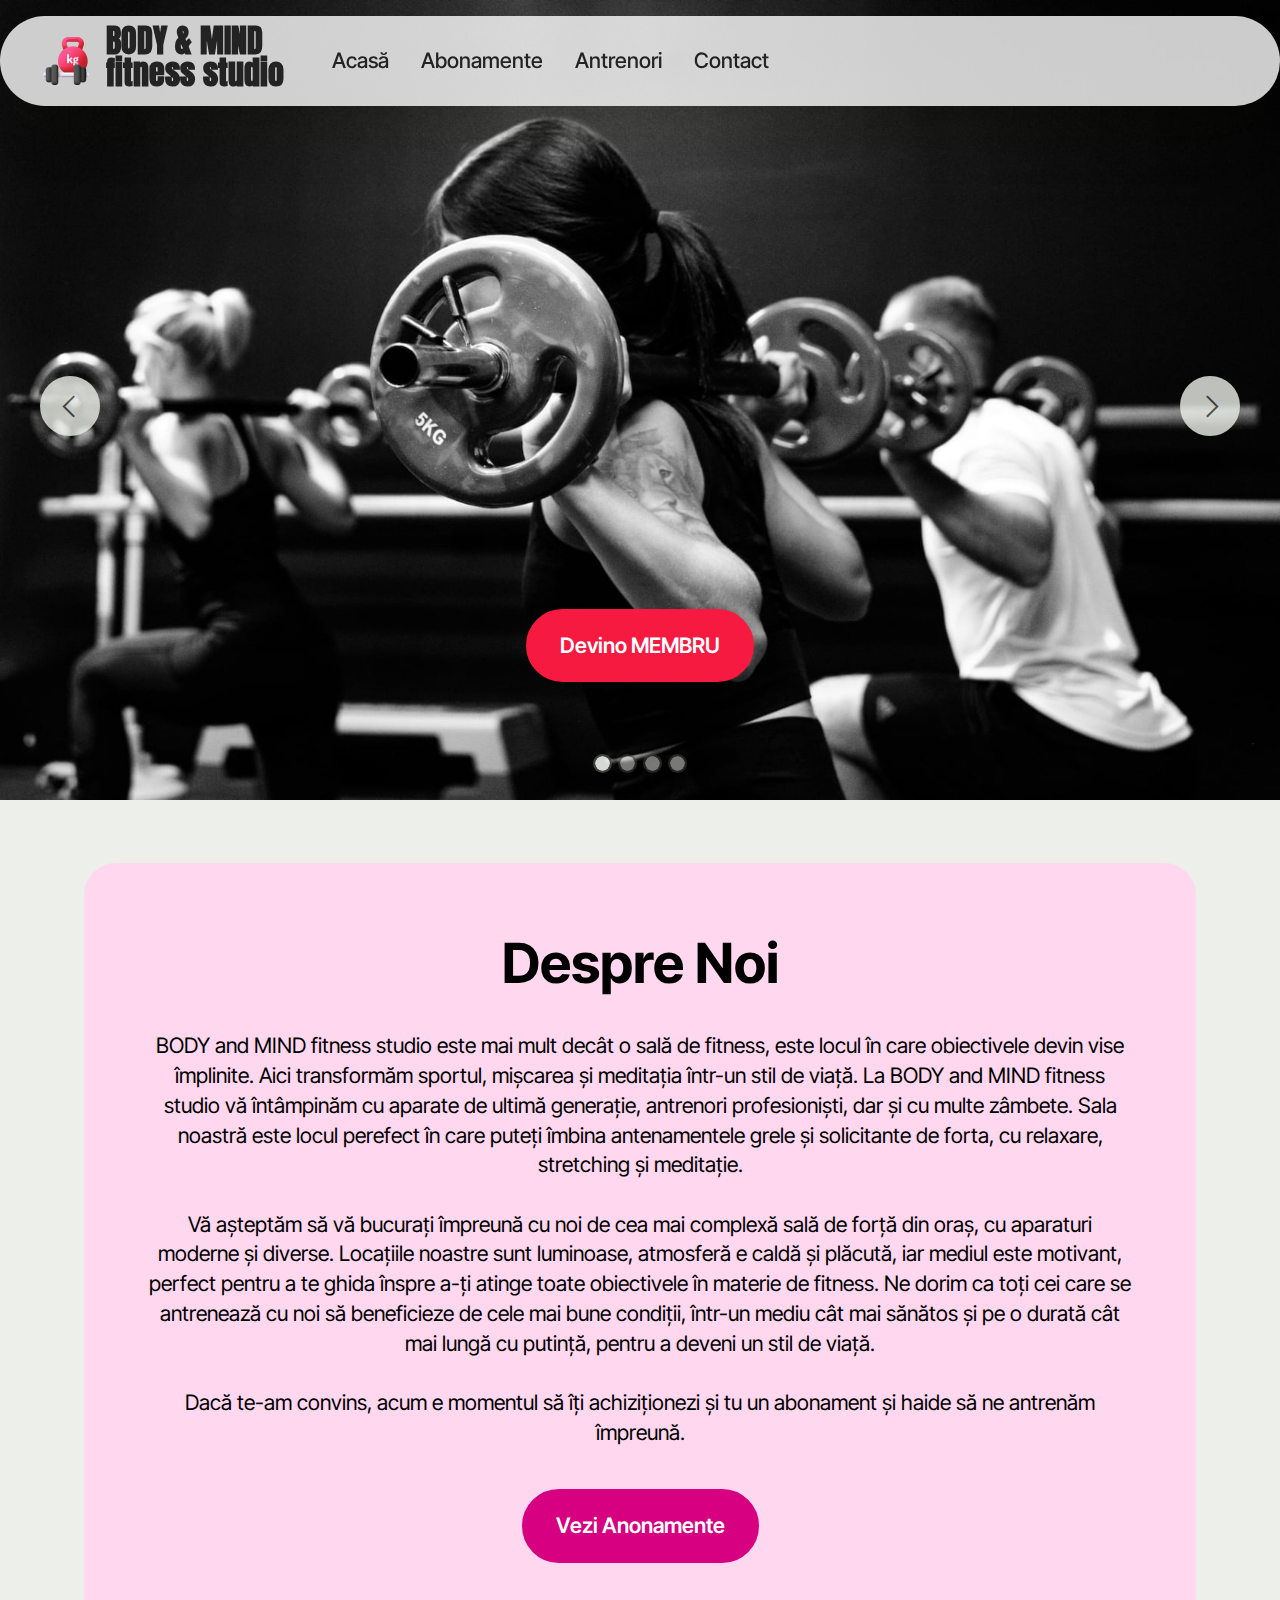
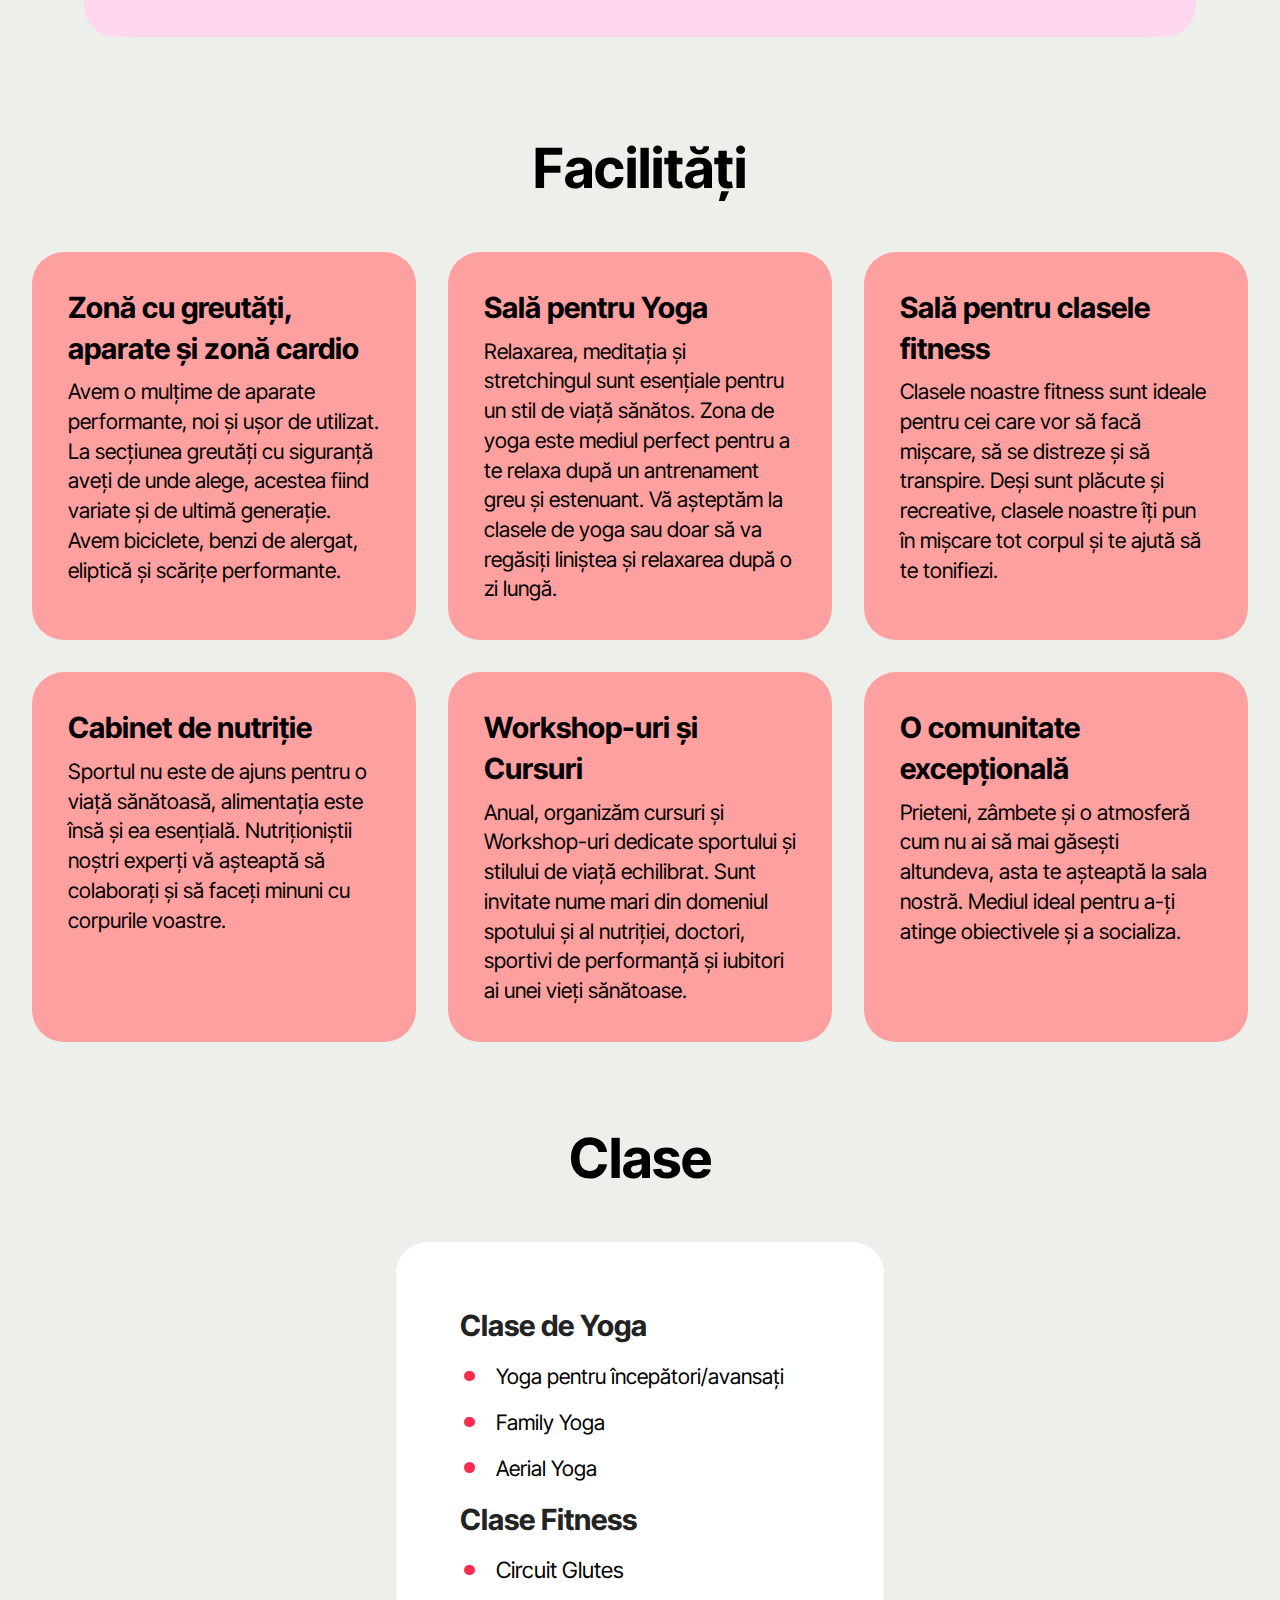
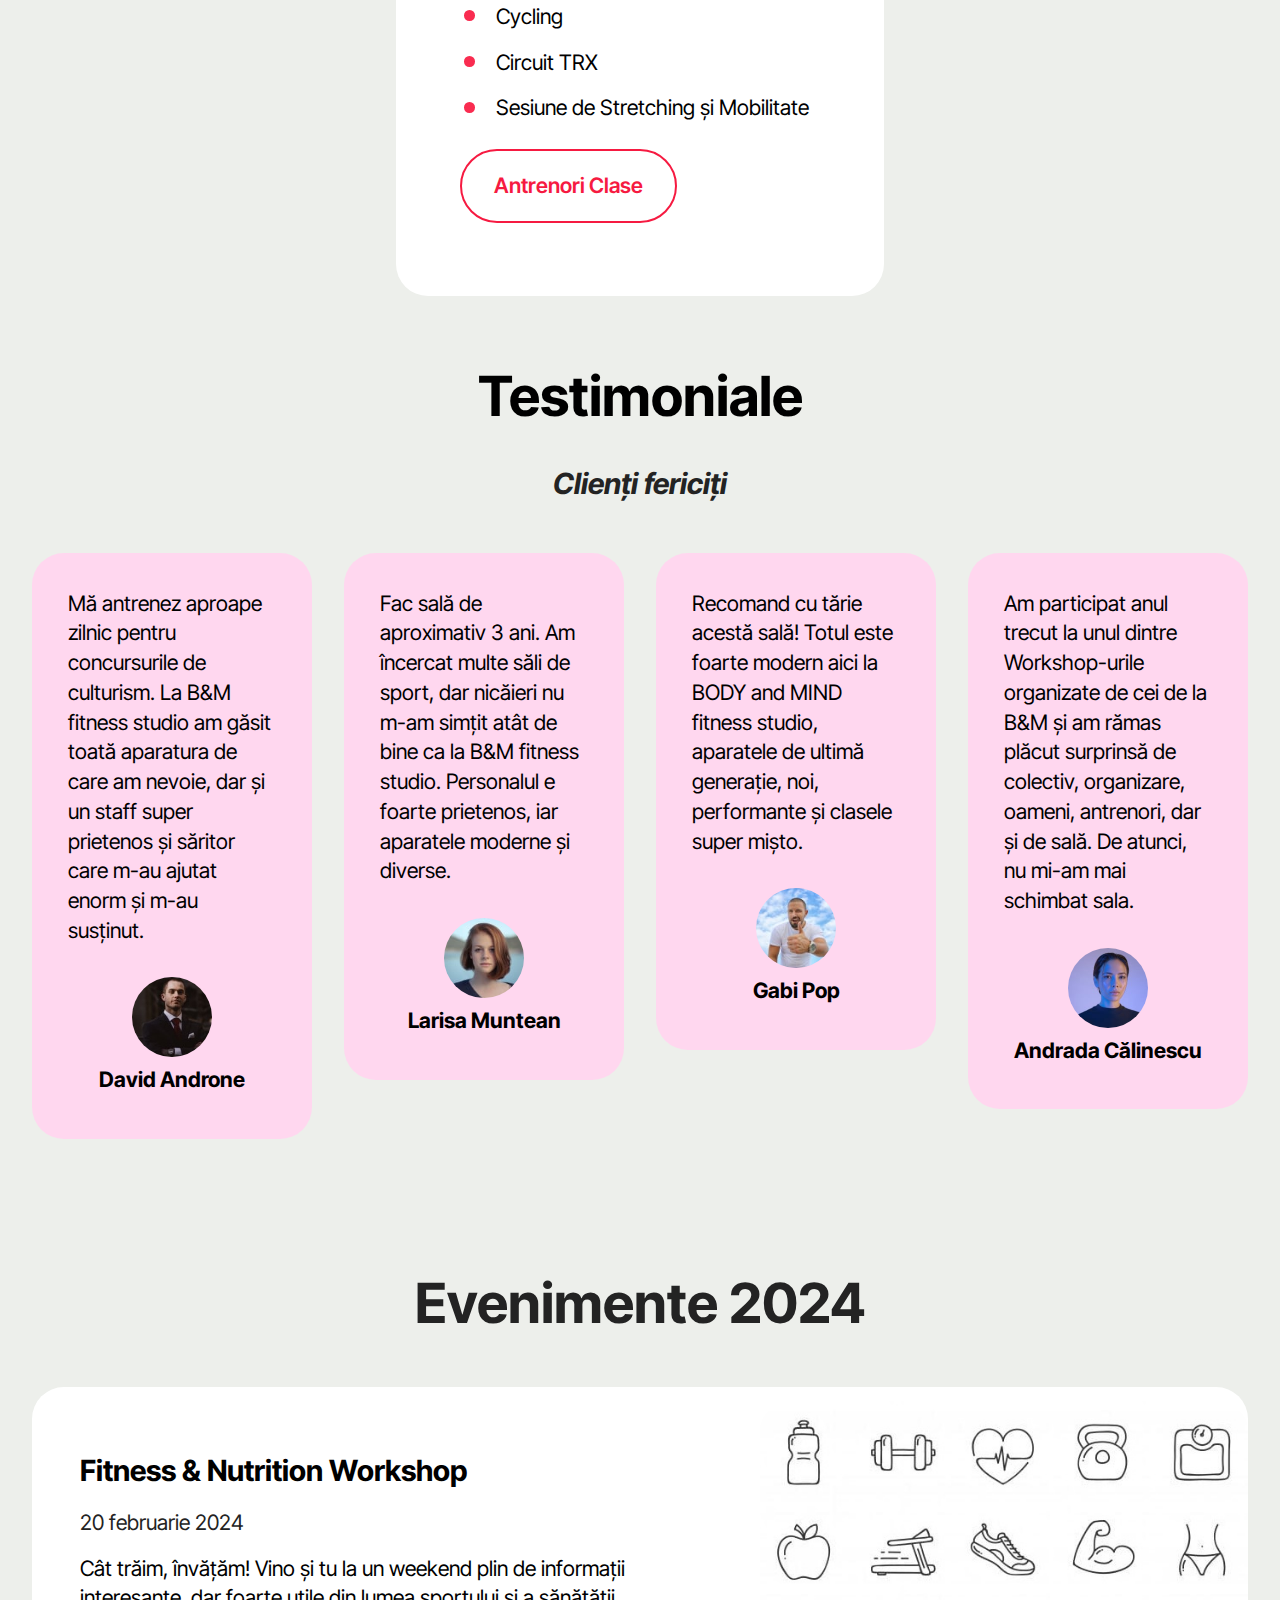
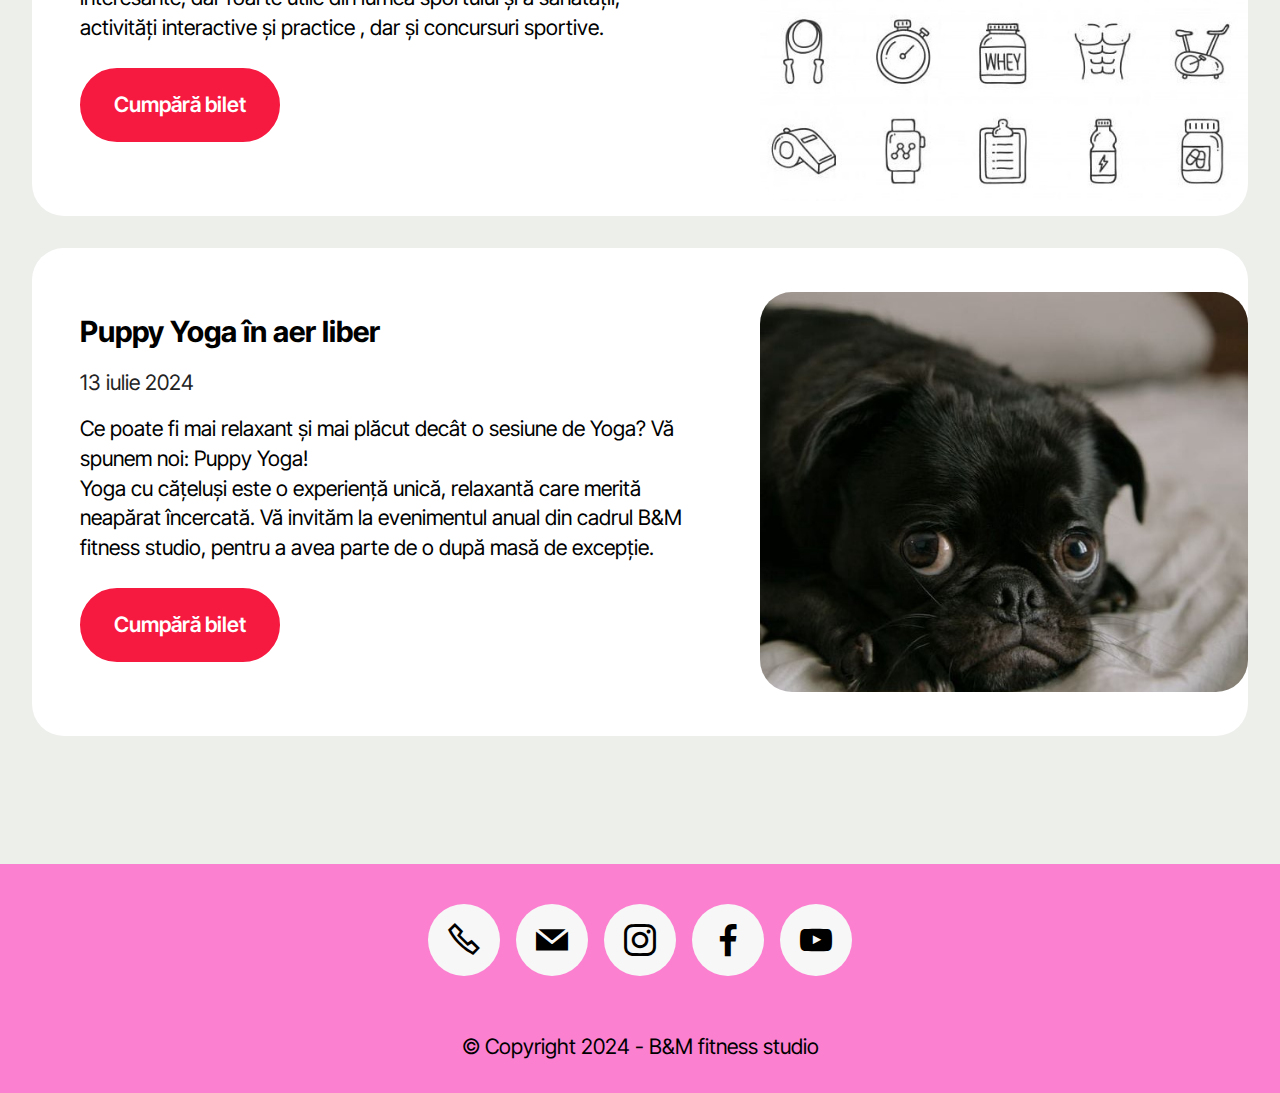
==== index.html @ 579ea435 "Am adăugat prima versiune de site" ====
<!DOCTYPE html>
<html lang="ro">

<head>

  <meta charset="UTF-8">
  <meta name="author" content="Paula Tămaș">
  <meta name="keywords" content="fitness, clase, sală de fitness, gym">
  <meta name="description"
    content="Sală de fitness, perfectă pentru iubitorii de mișcare și un stil de viață sănătos și activ">

  <title>Acasă: BODY and MIND fitness studio</title>

  <link rel="stylesheet" href="assets/web/assets/mobirise-icons2/mobirise2.css">
  <link rel="stylesheet" href="assets/bootstrap/css/bootstrap.min.css">
  <link rel="stylesheet" href="assets/bootstrap/css/bootstrap-grid.min.css">
  <link rel="stylesheet" href="assets/bootstrap/css/bootstrap-reboot.min.css">
  <link rel="stylesheet" href="assets/dropdown/css/style.css">
  <link rel="stylesheet" href="assets/socicon/css/styles.css">
  <link rel="stylesheet" href="assets/theme/css/style.css">
  <link rel="preload" href="https://fonts.googleapis.com/css?family=Anton:400&display=swap" as="style"
    onload="this.onload=null;this.rel='stylesheet'">
  <noscript>
    <link rel="stylesheet" href="https://fonts.googleapis.com/css?family=Anton:400&display=swap">
  </noscript>
  <link rel="preload"
    href="https://fonts.googleapis.com/css?family=Inter+Tight:100,200,300,400,500,600,700,800,900,100i,200i,300i,400i,500i,600i,700i,800i,900i&display=swap"
    as="style" onload="this.onload=null;this.rel='stylesheet'">
  <noscript>
    <link rel="stylesheet"
      href="https://fonts.googleapis.com/css?family=Inter+Tight:100,200,300,400,500,600,700,800,900,100i,200i,300i,400i,500i,600i,700i,800i,900i&display=swap">
  </noscript>
  <link rel="preload" as="style" href="assets/mobirise/css/mbr-additional.css?v=Yc18mW">
  <link rel="stylesheet" href="assets/mobirise/css/mbr-additional.css?v=Yc18mW" type="text/css">




</head>

<body>

  <header>
    <section data-bs-version="5.1" class="menu menu1 cid-u1maCpgknn" once="menu" id="menu01-1">


      <nav class="navbar navbar-dropdown navbar-fixed-top navbar-expand-lg">
        <div class="container">
          <div class="navbar-brand">
            <span class="navbar-logo">
              <a href="index.html">
                <img src="assets/images/gym-1-96x96.png" alt="Imagine tip logo cu o ganteră și un kettlebell roz"
                  style="height: 3rem;">
              </a>
            </span>
            <h1><span class="navbar-caption-wrap"><a class="navbar-caption text-black text-primary display-1"
                  href="index.html">BODY &amp; MIND<br> fitness studio</a></span></h1>
          </div>
          <button class="navbar-toggler" type="button" data-toggle="collapse" data-bs-toggle="collapse"
            data-target="#navbarSupportedContent" data-bs-target="#navbarSupportedContent"
            aria-controls="navbarNavAltMarkup" aria-expanded="false" aria-label="Toggle navigation">
            <div class="hamburger">
              <span></span>
              <span></span>
              <span></span>
              <span></span>
            </div>
          </button>
          <div class="collapse navbar-collapse" id="navbarSupportedContent">
            <ul class="navbar-nav nav-dropdown nav-right" data-app-modern-menu="true">
              <li class="nav-item">
                <a class="nav-link link text-black text-primary display-4" href="index.html"
                  aria-expanded="false">Acasă</a>
              </li>
              <li class="nav-item"><a class="nav-link link text-black text-primary display-4"
                  href="abonamente.html">Abonamente</a></li>
              <li class="nav-item"><a class="nav-link link text-black text-primary display-4"
                  href="antrenori.html">Antrenori</a></li>
              <li class="nav-item">
                <a class="nav-link link text-black text-primary display-4" href="contact.html">Contact</a>
              </li>
            </ul>


          </div>
        </div>
      </nav>
    </section>
  </header>

  <section data-bs-version="5.1" class="slider3 cid-u1mCELoYZ7" id="slider03-a">

    <div class="carousel slide" id="u1y9MnXl3W" data-interval="5000" data-bs-interval="5000">
      <ol class="carousel-indicators">
        <li data-slide-to="0" data-bs-slide-to="0" class="active" data-target="#u1y9MnXl3W"
          data-bs-target="#u1y9MnXl3W"></li>
        <li data-slide-to="1" data-bs-slide-to="1" data-target="#u1y9MnXl3W" data-bs-target="#u1y9MnXl3W"></li>
        <li data-slide-to="2" data-bs-slide-to="2" data-target="#u1y9MnXl3W" data-bs-target="#u1y9MnXl3W"></li>
        <li data-slide-to="3" data-bs-slide-to="3" data-target="#u1y9MnXl3W" data-bs-target="#u1y9MnXl3W"></li>

      </ol>
      <div class="carousel-inner">
        <div class="carousel-item slider-image item active">
          <div class="item-wrapper">
            <img class="d-block w-100" src="assets/images/slide2-1800x1051.jpg"
              alt="Grup de oameni aflați la o clasă fitness, execută un exercițiu cu bara în spate" data-slide-to="0"
              data-bs-slide-to="0">

            <div class="carousel-caption">


              <div class="mbr-section-btn mb-5"><a class="btn btn-primary display-7"
                  href="abonamente.html#pricing03-o">Devino MEMBRU</a></div>
            </div>
          </div>
        </div>
        <div class="carousel-item slider-image item">
          <div class="item-wrapper">
            <img class="d-block w-100" src="assets/images/class4-1800x1200.jpg"
              alt="Femei aflate la o clasă de yoga, stau pe saltele de sport roz" data-slide-to="1"
              data-bs-slide-to="1">

            <div class="carousel-caption">


              <div class="mbr-section-btn mb-5"><a class="btn btn-primary display-7"
                  href="abonamente.html#pricing03-o">Devino MEMBRU</a></div>
            </div>
          </div>
        </div>
        <div class="carousel-item slider-image item">
          <div class="item-wrapper">
            <img class="d-block w-100" src="assets/images/training-828726-1280-1280x850.jpg"
              alt="Femeie care se uită în oglindă și se pregătește de un exercițiu cu gantere" data-slide-to="2"
              data-bs-slide-to="2">

            <div class="carousel-caption">


              <div class="mbr-section-btn mb-5"><a class="btn btn-primary display-7"
                  href="abonamente.html#pricing03-o">Devino MEMBRU</a></div>
            </div>
          </div>
        </div>
        <div class="carousel-item slider-image item">
          <div class="item-wrapper">
            <img class="d-block w-100" src="assets/images/yoga-2959226-1280-1280x853.jpg"
              alt="Doi oameni care stau într-o poziție specifică de Yoga pe o saltea de sport " data-slide-to="3"
              data-bs-slide-to="3">

            <div class="carousel-caption">


              <div class="mbr-section-btn mb-5"><a class="btn btn-primary display-7"
                  href="abonamente.html#pricing03-o">Devino MEMBRU</a></div>
            </div>
          </div>
        </div>


      </div>
      <a class="carousel-control carousel-control-prev" role="button" data-slide="prev" data-bs-slide="prev"
        href="#u1y9MnXl3W">
        <span class="mobi-mbri mobi-mbri-arrow-prev" aria-hidden="true"></span>
        <span class="sr-only visually-hidden">Previous</span>
      </a>
      <a class="carousel-control carousel-control-next" role="button" data-slide="next" data-bs-slide="next"
        href="#u1y9MnXl3W">
        <span class="mobi-mbri mobi-mbri-arrow-next" aria-hidden="true"></span>
        <span class="sr-only visually-hidden">Next</span>
      </a>
    </div>
  </section>

  <section data-bs-version="5.1" class="article13 cid-u1myPUijRk mbr-fullscreen" id="article13-8">



    <div class="container-fluid">
      <div class="row justify-content-center">
        <div class="card col-md-12 col-lg-11">
          <div class="card-wrapper">
            <div class="card-box align-left">
              <h2 class="card-title mbr-fonts-style display-2">
                <strong>Despre Noi</strong>
              </h2>
              <p class="mbr-text mbr-fonts-style mt-4 display-7">BODY and MIND fitness studio este mai mult decât o sală
                de fitness, este locul în care obiectivele devin vise împlinite. Aici transformăm sportul, mișcarea și
                meditația într-un stil de viață. La BODY and MIND fitness studio vă întâmpinăm cu aparate de ultimă
                generație, antrenori profesioniști, dar și cu multe zâmbete. Sala noastră este locul perefect în care
                puteți îmbina antenamentele grele și solicitante de forta, cu relaxare, stretching și meditație.
                <br>
                <br>Vă așteptăm să vă bucurați împreună cu noi de cea mai complexă sală de forță din oraș, cu aparaturi
                moderne și diverse. Locațiile noastre sunt luminoase, atmosferă e caldă și plăcută, iar mediul este
                motivant, perfect pentru a te ghida înspre a-ți atinge toate obiectivele în materie de fitness. Ne dorim
                ca toți cei care se antrenează cu noi să beneficieze de cele mai bune condiții, într-un mediu cât mai
                sănătos și pe o durată cât mai lungă cu putință, pentru a deveni un stil de viață.
                <br>
                <br>Dacă te-am convins, acum e momentul să îți achiziționezi și tu un abonament și haide să ne antrenăm
                împreună.<br>
              </p>
              <div class="mbr-section-btn mt-4"><a class="btn btn-secondary display-4" href="abonamente.html">Vezi
                  Anonamente</a></div>
            </div>
          </div>
        </div>
      </div>
    </div>
  </section>

  <section data-bs-version="5.1" class="features032 cid-u1myDFoI4R" id="features032-7">




    <div class="container">
      <div class="row justify-content-center">
        <div class="col-12 mb-5 content-head">
          <h2 class="mbr-section-title mbr-fonts-style align-center mb-0 display-2">
            <strong>Facilități</strong>
          </h2>

        </div>
      </div>
      <div class="row">
        <div class="item features-without-image col-12 col-lg-4 active item-mb">
          <div class="item-wrapper">
            <div class="card-box align-left">

              <h3 class="card-title mbr-fonts-style display-5"><strong>Zonă cu greutăți, aparate și zonă cardio</strong>
              </h3>
              <p class="card-text mbr-fonts-style display-7">
                Avem o mulțime de aparate performante, noi și ușor de utilizat. La secțiunea greutăți cu siguranță aveți
                de unde alege, acestea fiind variate și de ultimă generație. Avem biciclete, benzi de alergat, eliptică
                și scărițe performante.</p>
            </div>
          </div>
        </div>
        <div class="item features-without-image col-12 col-lg-4 item-mb">
          <div class="item-wrapper">
            <div class="card-box align-left">

              <h3 class="card-title mbr-fonts-style display-5"><strong>Sală pentru Yoga&nbsp;</strong></h3>
              <p class="card-text mbr-fonts-style display-7">
                Relaxarea, meditația și stretchingul sunt esențiale pentru un stil de viață sănătos. Zona de yoga este
                mediul perfect pentru a te relaxa după un antrenament greu și estenuant. Vă așteptăm la clasele de yoga
                sau doar să va regăsiți liniștea și relaxarea după o zi lungă.</p>
            </div>
          </div>
        </div>
        <div class="item features-without-image col-12 col-lg-4 item-mb">
          <div class="item-wrapper">
            <div class="card-box align-left">

              <h3 class="card-title mbr-fonts-style display-5"><strong>Sală pentru clasele fitness</strong></h3>
              <p class="card-text mbr-fonts-style display-7">
                Clasele noastre fitness sunt ideale pentru cei care vor să facă mișcare, să se distreze și să transpire.
                Deși sunt plăcute și recreative, clasele noastre îți pun în mișcare tot corpul și te ajută să te
                tonifiezi.</p>
            </div>
          </div>
        </div>
        <div class="item features-without-image col-12 col-lg-4 item-mb">
          <div class="item-wrapper">
            <div class="card-box align-left">

              <h3 class="card-title mbr-fonts-style display-5"><strong>Cabinet de nutriție</strong></h3>
              <p class="card-text mbr-fonts-style display-7">
                Sportul nu este de ajuns pentru o viață sănătoasă, alimentația este însă și ea esențială. Nutriționiștii
                noștri experți vă așteaptă să colaborați și să faceți minuni cu corpurile voastre.</p>
            </div>
          </div>
        </div>

        <div class="item features-without-image col-12 col-lg-4 item-mb">
          <div class="item-wrapper">
            <div class="card-box align-left">

              <h3 class="card-title mbr-fonts-style display-5"><strong>Workshop-uri și Cursuri</strong></h3>
              <p class="card-text mbr-fonts-style display-7">
                Anual, organizăm cursuri și Workshop-uri dedicate sportului și stilului de viață echilibrat. Sunt
                invitate nume mari din domeniul spotului și al nutriției, doctori, sportivi de performanță și iubitori
                ai unei vieți sănătoase.</p>
            </div>
          </div>
        </div>
        <div class="item features-without-image col-12 col-lg-4 item-mb">
          <div class="item-wrapper">
            <div class="card-box align-left">

              <h3 class="card-title mbr-fonts-style display-5"><strong>O comunitate excepțională</strong></h3>
              <p class="card-text mbr-fonts-style display-7">
                Prieteni, zâmbete și o atmosferă cum nu ai să mai găsești altundeva, asta te așteaptă la sala nostră.
                Mediul ideal pentru a-ți atinge obiectivele și a socializa.</p>
            </div>
          </div>
        </div>

      </div>
    </div>
  </section>

  <section data-bs-version="5.1" class="list06 cid-u1mHe0mbE3" id="list06-f">

    <div class="container-fluid">
      <div class="col-12 mb-5 content-head">
        <h2 class="mbr-section-title mbr-fonts-style align-center mb-0 display-2">
          <strong>Clase</strong>
        </h2>

      </div>
      <div class="row justify-content-center ">
        <div class="col-12 col-lg-5">

          <div class="item features-without-image col-12 active">
            <div class="item-wrapper">


              <h3 class="mbr-card-subtitle mbr-fonts-style mt-0 mb-3 display-5">
                <strong>Clase de Yoga</strong>
              </h3>
              <div class="counter-container mbr-text mbr-fonts-style display-7">
                <ul>
                  <li>Yoga pentru începători/avansați</li>
                  <li>Family Yoga</li>
                  <li>Aerial Yoga</li>
                </ul>
              </div>
              <h3 class="mbr-card-subtitle mbr-fonts-style mt-0 mb-3 display-5">
                <strong>Clase Fitness</strong>
              </h3>
              <div class="counter-container mbr-text mbr-fonts-style display-7">
                <ul>
                  <li><span style="font-size: 1.4rem;">Circuit Glutes</span><br></li>
                  <li>Cycling</li>
                  <li>Circuit TRX</li>
                  <li>Sesiune de Stretching și Mobilitate</li>
                </ul>
              </div>
              <div class="mbr-section-btn"><a class="btn btn-primary-outline display-7"
                  href="antrenori.html#list04-x">Antrenori Clase</a></div>
            </div>
          </div>
        </div>
      </div>
    </div>
  </section>

  <section data-bs-version="5.1" class="people04 cid-u1pXdIQVnI" id="people04-j">


    <div class="container-fluid">
      <div class="row mb-5 justify-content-center">
        <div class="col-12 mb-0 content-head">
          <h2 class="mbr-section-title mbr-fonts-style align-center mb-0 display-2">
            <strong>Testimoniale</strong>
          </h2>
          <h3 class="mbr-section-subtitle mbr-fonts-style align-center mb-0 mt-4 display-5"><em><strong>
                Clienți fericiți</strong></em></h3>
        </div>
      </div>
      <div class="row mbr-masonry" data-masonry="{&quot;percentPosition&quot;: true }">

        <div class="item features-without-image col-12 col-md-6 col-lg-3 active">
          <div class="item-wrapper">
            <div class="card-box align-left">
              <p class="card-text mbr-fonts-style display-7">
                Mă antrenez aproape zilnic pentru concursurile de culturism. La B&amp;M fitness studio am găsit toată
                aparatura de care am nevoie, dar și un staff super prietenos și săritor care m-au ajutat enorm și m-au
                susținut.</p>
              <div class="img-wrapper mt-4 mb-2">
                <img src="assets/images/m-1-160x240.jpeg" data-slide-to="4" data-bs-slide-to="4"
                  alt="Bărbat tânăr îmbrăcat la costum">
              </div>
              <h4 class="card-title mbr-fonts-style display-7">
                <strong>David Androne</strong>
              </h4>
            </div>
          </div>
        </div>
        <div class="item features-without-image col-12 col-md-6 col-lg-3">
          <div class="item-wrapper">
            <div class="card-box align-left">
              <p class="card-text mbr-fonts-style display-7">
                Fac sală de aproximativ 3 ani. Am încercat multe săli de sport, dar nicăieri nu m-am simțit atât de bine
                ca la B&amp;M fitness studio. Personalul e foarte prietenos, iar aparatele moderne și diverse.</p>
              <div class="img-wrapper mt-4 mb-2">
                <img src="assets/images/w-35-160x107.jpg" alt="femeie cu păr scurt roșcat" data-slide-to="1"
                  data-bs-slide-to="1">
              </div>
              <h4 class="card-title mbr-fonts-style display-7">
                <strong>Larisa Muntean</strong>
              </h4>
            </div>
          </div>
        </div>
        <div class="item features-without-image col-12 col-md-6 col-lg-3">
          <div class="item-wrapper">
            <div class="card-box align-left">
              <p class="card-text mbr-fonts-style display-7">
                Recomand cu tărie acestă sală! Totul este foarte modern aici la BODY and MIND fitness studio, aparatele
                de ultimă generație, noi, performante și clasele super mișto.</p>
              <div class="img-wrapper mt-4 mb-2">
                <img src="assets/images/m-22-160x107.jpg" data-slide-to="2" data-bs-slide-to="2"
                  alt="Bărbat în tricou alb care arată semnul de ok">
              </div>
              <h4 class="card-title mbr-fonts-style display-7">
                <strong>Gabi Pop</strong>
              </h4>
            </div>
          </div>
        </div>
        <div class="item features-without-image col-12 col-md-6 col-lg-3">
          <div class="item-wrapper">
            <div class="card-box align-left">
              <p class="card-text mbr-fonts-style display-7">
                Am participat anul trecut la unul dintre Workshop-urile organizate de cei de la B&amp;M și am rămas
                plăcut surprinsă de colectiv, organizare, oameni, antrenori, dar și de sală. De atunci, nu mi-am mai
                schimbat sala.</p>
              <div class="img-wrapper mt-4 mb-2">
                <img src="assets/images/w-36-160x200.jpg" data-slide-to="3" data-bs-slide-to="3"
                  alt="Femeie cu părul prins în coc la spate într-un tricou negru">
              </div>
              <h4 class="card-title mbr-fonts-style display-7">
                <strong>Andrada Călinescu</strong>
              </h4>
            </div>
          </div>
        </div>




      </div>
    </div>
  </section>

  <section data-bs-version="5.1" class="news06 cid-u1mChxu09B" id="news06-9">





    <div class="container-fluid">
      <div class="row justify-content-center">
        <div class="col-12 mb-5 content-head">
          <h2 class="mbr-fonts-style align-center mb-0 mbr-section-maintitle display-2">
            <strong>Evenimente 2024</strong>
          </h2>

        </div>
      </div>
      <div class="row justify-content-center align-items-center item features-image">
        <div class="col-12 ">
          <div class="item-wrapper">
            <div class="row">
              <div class="col-12 col-md-12 col-lg-5 image-wrapper">
                <img class="w-100" src="assets/images/doodle-health-and-fitness-626x626.jpeg"
                  alt="Imagine cu mai multe desene aparținând domeniului sportului și al nutriției">
              </div>
              <div class="col-12 col-lg col-md-12">
                <div class="text-wrapper align-left">
                  <h3 class="mbr-section-title mbr-fonts-style mb-3 display-5"><strong>Fitness &amp; Nutrition
                      Workshop</strong></h3>
                  <p class="price mbr-fonts-style mb-3 display-7">
                    20 februarie 2024</p>
                  <p class="mbr-text mbr-fonts-style mb-3 display-7">
                    Cât trăim, învățăm! Vino și tu la un weekend plin de informații interesante, dar foarte utile din
                    lumea sportului și a sănătății, activități interactive și practice , dar și concursuri
                    sportive.&nbsp;</p>
                  <div class="mbr-section-btn mt-3"><a class="btn btn-lg btn-primary display-7"
                      href="abonamente.html#pricing02-p">Cumpără bilet</a></div>
                </div>
              </div>
            </div>
          </div>
        </div>
      </div>
      <div class="row justify-content-center align-items-center item features-image">
        <div class="col-12">
          <div class="item-wrapper">
            <div class="row">
              <div class="col-12 col-md-12 col-lg-5 image-wrapper">
                <img class="w-100" src="assets/images/puppy-620x930.jpeg"
                  alt="Imagine cu un cățel negru așezat cu botul pe labe pe un pat alb">
              </div>
              <div class="col-12 col-lg col-md-12">
                <div class="text-wrapper align-left">
                  <h3 class="mbr-section-title mbr-fonts-style mb-3 display-5">
                    <strong>Puppy Yoga în aer liber</strong>
                  </h3>
                  <p class="price mbr-fonts-style mb-3 display-7">
                    13 iulie 2024</p>
                  <p class="mbr-text mbr-fonts-style mb-3 display-7">
                    Ce poate fi mai relaxant și mai plăcut decât o sesiune de Yoga? Vă spunem noi: Puppy Yoga!<br>Yoga
                    cu cățeluși este o experiență unică, relaxantă care merită neapărat încercată. Vă invităm la
                    evenimentul anual din cadrul B&amp;M fitness studio, pentru a avea parte de o după masă de
                    excepție.&nbsp;</p>
                  <div class="mbr-section-btn mt-3"><a class="btn btn-lg btn-primary display-7"
                      href="abonamente.html#pricing02-p">Cumpără bilet</a></div>
                </div>
              </div>
            </div>
          </div>
        </div>
      </div>
    </div>
  </section>

  <footer>
    <section data-bs-version="5.1" class="footer3 cid-u1pY646JAt" once="footers" id="footer03-k">





      <div class="container">
        <div class="row">


          <div class="col-12 mt-4">
            <div class="social-row">
              <div class="soc-item">
                <a href="tel:+04712345678">
                  <span class="mbr-iconfont display-7 mobi-mbri-phone mobi-mbri"></span>
                </a>
              </div>
              <div class="soc-item">
                <a href="mailto:bodyandmind@fitnessstudio.com">
                  <span class="mbr-iconfont socicon-mail socicon"></span>
                </a>
              </div>
              <div class="soc-item">
                <a href="https://www.instagram.com/" target="_blank">
                  <span class="mbr-iconfont socicon-instagram socicon"></span>
                </a>
              </div>
              <div class="soc-item">
                <a href="https://www.facebook.com/?locale=ro_RO" target="_blank">
                  <span class="mbr-iconfont socicon-facebook socicon"></span>
                </a>
              </div>
              <div class="soc-item">
                <a href="https://www.youtube.com/watch?feature=shared&v=8Mv5t-3MWQA" target="_blank">
                  <span class="mbr-iconfont socicon-youtube socicon"></span>
                </a>
              </div>
            </div>
          </div>
          <div class="col-12 mt-5">
            <p class="mbr-fonts-style copyright display-7">
              © Copyright 2024 - B&amp;M fitness studio</p>
          </div>
        </div>
      </div>
    </section>
  </footer>

  <script src="assets/bootstrap/js/bootstrap.bundle.min.js"></script>
  <script src="assets/smoothscroll/smooth-scroll.js"></script>
  <script src="assets/ytplayer/index.js"></script>
  <script src="assets/dropdown/js/navbar-dropdown.js"></script>
  <script src="assets/masonry/masonry.pkgd.min.js"></script>
  <script src="assets/imagesloaded/imagesloaded.pkgd.min.js"></script>
  <script src="assets/theme/js/script.js"></script>


</body>

</html>
---- assets/web/assets/mobirise-icons2/mobirise2.css ----
@font-face {
  font-family: 'Moririse2';
  font-display: swap;
  src:  url('mobirise2.eot?f2bix4');
  src:  url('mobirise2.eot?f2bix4#iefix') format('embedded-opentype'),
    url('mobirise2.ttf?f2bix4') format('truetype'),
    url('mobirise2.woff?f2bix4') format('woff'),
    url('mobirise2.svg?f2bix4#mobirise2') format('svg');
  font-weight: normal;
  font-style: normal;
}

[class^="mobi-"], [class*=" mobi-"] {
  /* use !important to prevent issues with browser extensions that change fonts */
  font-family: 'Moririse2' !important;
  speak: none;
  font-style: normal;
  font-weight: normal;
  font-variant: normal;
  text-transform: none;
  line-height: 1;

  /* Better Font Rendering =========== */
  -webkit-font-smoothing: antialiased;
  -moz-osx-font-smoothing: grayscale;
}

.mobi-mbri-add-submenu:before {
  content: "\e900";
}
.mobi-mbri-alert:before {
  content: "\e901";
}
.mobi-mbri-align-center:before {
  content: "\e902";
}
.mobi-mbri-align-justify:before {
  content: "\e903";
}
.mobi-mbri-align-left:before {
  content: "\e904";
}
.mobi-mbri-align-right:before {
  content: "\e905";
}
.mobi-mbri-android:before {
  content: "\e906";
}
.mobi-mbri-apple:before {
  content: "\e907";
}
.mobi-mbri-arrow-down:before {
  content: "\e908";
}
.mobi-mbri-arrow-next:before {
  content: "\e909";
}
.mobi-mbri-arrow-prev:before {
  content: "\e90a";
}
.mobi-mbri-arrow-up:before {
  content: "\e90b";
}
.mobi-mbri-bold:before {
  content: "\e90c";
}
.mobi-mbri-bookmark:before {
  content: "\e90d";
}
.mobi-mbri-bootstrap:before {
  content: "\e90e";
}
.mobi-mbri-briefcase:before {
  content: "\e90f";
}
.mobi-mbri-browse:before {
  content: "\e910";
}
.mobi-mbri-bulleted-list:before {
  content: "\e911";
}
.mobi-mbri-calendar:before {
  content: "\e912";
}
.mobi-mbri-camera:before {
  content: "\e913";
}
.mobi-mbri-cart-add:before {
  content: "\e914";
}
.mobi-mbri-cart-full:before {
  content: "\e915";
}
.mobi-mbri-cash:before {
  content: "\e916";
}
.mobi-mbri-change-style:before {
  content: "\e917";
}
.mobi-mbri-chat:before {
  content: "\e918";
}
.mobi-mbri-clock:before {
  content: "\e919";
}
.mobi-mbri-close:before {
  content: "\e91a";
}
.mobi-mbri-cloud:before {
  content: "\e91b";
}
.mobi-mbri-code:before {
  content: "\e91c";
}
.mobi-mbri-contact-form:before {
  content: "\e91d";
}
.mobi-mbri-credit-card:before {
  content: "\e91e";
}
.mobi-mbri-cursor-click:before {
  content: "\e91f";
}
.mobi-mbri-cust-feedback:before {
  content: "\e920";
}
.mobi-mbri-database:before {
  content: "\e921";
}
.mobi-mbri-delivery:before {
  content: "\e922";
}
.mobi-mbri-desktop:before {
  content: "\e923";
}
.mobi-mbri-devices:before {
  content: "\e924";
}
.mobi-mbri-down:before {
  content: "\e925";
}
.mobi-mbri-download-2:before {
  content: "\e926";
}
.mobi-mbri-download:before {
  content: "\e927";
}
.mobi-mbri-drag-n-drop-2:before {
  content: "\e928";
}
.mobi-mbri-drag-n-drop:before {
  content: "\e929";
}
.mobi-mbri-edit-2:before {
  content: "\e92a";
}
.mobi-mbri-edit:before {
  content: "\e92b";
}
.mobi-mbri-error:before {
  content: "\e92c";
}
.mobi-mbri-extension:before {
  content: "\e92d";
}
.mobi-mbri-features:before {
  content: "\e92e";
}
.mobi-mbri-file:before {
  content: "\e92f";
}
.mobi-mbri-flag:before {
  content: "\e930";
}
.mobi-mbri-folder:before {
  content: "\e931";
}
.mobi-mbri-gift:before {
  content: "\e932";
}
.mobi-mbri-github:before {
  content: "\e933";
}
.mobi-mbri-globe-2:before {
  content: "\e934";
}
.mobi-mbri-globe:before {
  content: "\e935";
}
.mobi-mbri-growing-chart:before {
  content: "\e936";
}
.mobi-mbri-hearth:before {
  content: "\e937";
}
.mobi-mbri-help:before {
  content: "\e938";
}
.mobi-mbri-home:before {
  content: "\e939";
}
.mobi-mbri-hot-cup:before {
  content: "\e93a";
}
.mobi-mbri-idea:before {
  content: "\e93b";
}
.mobi-mbri-image-gallery:before {
  content: "\e93c";
}
.mobi-mbri-image-slider:before {
  content: "\e93d";
}
.mobi-mbri-info:before {
  content: "\e93e";
}
.mobi-mbri-italic:before {
  content: "\e93f";
}
.mobi-mbri-key:before {
  content: "\e940";
}
.mobi-mbri-laptop:before {
  content: "\e941";
}
.mobi-mbri-layers:before {
  content: "\e942";
}
.mobi-mbri-left-right:before {
  content: "\e943";
}
.mobi-mbri-left:before {
  content: "\e944";
}
.mobi-mbri-letter:before {
  content: "\e945";
}
.mobi-mbri-like:before {
  content: "\e946";
}
.mobi-mbri-link:before {
  content: "\e947";
}
.mobi-mbri-lock:before {
  content: "\e948";
}
.mobi-mbri-login:before {
  content: "\e949";
}
.mobi-mbri-logout:before {
  content: "\e94a";
}
.mobi-mbri-magic-stick:before {
  content: "\e94b";
}
.mobi-mbri-map-pin:before {
  content: "\e94c";
}
.mobi-mbri-menu:before {
  content: "\e94d";
}
.mobi-mbri-mobile-2:before {
  content: "\e94e";
}
.mobi-mbri-mobile-horizontal:before {
  content: "\e94f";
}
.mobi-mbri-mobile:before {
  content: "\e950";
}
.mobi-mbri-mobirise:before {
  content: "\e951";
}
.mobi-mbri-more-horizontal:before {
  content: "\e952";
}
.mobi-mbri-more-vertical:before {
  content: "\e953";
}
.mobi-mbri-music:before {
  content: "\e954";
}
.mobi-mbri-new-file:before {
  content: "\e955";
}
.mobi-mbri-numbered-list:before {
  content: "\e956";
}
.mobi-mbri-opened-folder:before {
  content: "\e957";
}
.mobi-mbri-pages:before {
  content: "\e958";
}
.mobi-mbri-paper-plane:before {
  content: "\e959";
}
.mobi-mbri-paperclip:before {
  content: "\e95a";
}
.mobi-mbri-phone:before {
  content: "\e95b";
}
.mobi-mbri-photo:before {
  content: "\e95c";
}
.mobi-mbri-photos:before {
  content: "\e95d";
}
.mobi-mbri-pin:before {
  content: "\e95e";
}
.mobi-mbri-play:before {
  content: "\e95f";
}
.mobi-mbri-plus:before {
  content: "\e960";
}
.mobi-mbri-preview:before {
  content: "\e961";
}
.mobi-mbri-print:before {
  content: "\e962";
}
.mobi-mbri-protect:before {
  content: "\e963";
}
.mobi-mbri-question:before {
  content: "\e964";
}
.mobi-mbri-quote-left:before {
  content: "\e965";
}
.mobi-mbri-quote-right:before {
  content: "\e966";
}
.mobi-mbri-redo:before {
  content: "\e967";
}
.mobi-mbri-refresh:before {
  content: "\e968";
}
.mobi-mbri-responsive-2:before {
  content: "\e969";
}
.mobi-mbri-responsive:before {
  content: "\e96a";
}
.mobi-mbri-right:before {
  content: "\e96b";
}
.mobi-mbri-rocket:before {
  content: "\e96c";
}
.mobi-mbri-sad-face:before {
  content: "\e96d";
}
.mobi-mbri-sale:before {
  content: "\e96e";
}
.mobi-mbri-save:before {
  content: "\e96f";
}
.mobi-mbri-search:before {
  content: "\e970";
}
.mobi-mbri-setting-2:before {
  content: "\e971";
}
.mobi-mbri-setting-3:before {
  content: "\e972";
}
.mobi-mbri-setting:before {
  content: "\e973";
}
.mobi-mbri-share:before {
  content: "\e974";
}
.mobi-mbri-shopping-bag:before {
  content: "\e975";
}
.mobi-mbri-shopping-basket:before {
  content: "\e976";
}
.mobi-mbri-shopping-cart:before {
  content: "\e977";
}
.mobi-mbri-sites:before {
  content: "\e978";
}
.mobi-mbri-smile-face:before {
  content: "\e979";
}
.mobi-mbri-speed:before {
  content: "\e97a";
}
.mobi-mbri-star:before {
  content: "\e97b";
}
.mobi-mbri-success:before {
  content: "\e97c";
}
.mobi-mbri-sun:before {
  content: "\e97d";
}
.mobi-mbri-sun2:before {
  content: "\e97e";
}
.mobi-mbri-tablet-vertical:before {
  content: "\e97f";
}
.mobi-mbri-tablet:before {
  content: "\e980";
}
.mobi-mbri-target:before {
  content: "\e981";
}
.mobi-mbri-timer:before {
  content: "\e982";
}
.mobi-mbri-to-ftp:before {
  content: "\e983";
}
.mobi-mbri-to-local-drive:before {
  content: "\e984";
}
.mobi-mbri-touch-swipe:before {
  content: "\e985";
}
.mobi-mbri-touch:before {
  content: "\e986";
}
.mobi-mbri-trash:before {
  content: "\e987";
}
.mobi-mbri-underline:before {
  content: "\e988";
}
.mobi-mbri-undo:before {
  content: "\e989";
}
.mobi-mbri-unlink:before {
  content: "\e98a";
}
.mobi-mbri-unlock:before {
  content: "\e98b";
}
.mobi-mbri-up-down:before {
  content: "\e98c";
}
.mobi-mbri-up:before {
  content: "\e98d";
}
.mobi-mbri-update:before {
  content: "\e98e";
}
.mobi-mbri-upload-2:before {
  content: "\e98f";
}
.mobi-mbri-upload:before {
  content: "\e990";
}
.mobi-mbri-user-2:before {
  content: "\e991";
}
.mobi-mbri-user:before {
  content: "\e992";
}
.mobi-mbri-users:before {
  content: "\e993";
}
.mobi-mbri-video-play:before {
  content: "\e994";
}
.mobi-mbri-video:before {
  content: "\e995";
}
.mobi-mbri-watch:before {
  content: "\e996";
}
.mobi-mbri-website-theme-2:before {
  content: "\e997";
}
.mobi-mbri-website-theme:before {
  content: "\e998";
}
.mobi-mbri-wifi:before {
  content: "\e999";
}
.mobi-mbri-windows:before {
  content: "\e99a";
}
.mobi-mbri-zoom-in:before {
  content: "\e99b";
}
.mobi-mbri-zoom-out:before {
  content: "\e99c";
}
---- assets/dropdown/css/style.css ----
.navbar-dropdown {
  left: 0;
  padding: 0;
  position: absolute;
  right: 0;
  top: 0;
  transition: all 0.45s ease;
  z-index: 1030;
  background: #282828; }
  .navbar-dropdown .navbar-logo {
    margin-right: 0.8rem;
    transition: margin 0.3s ease-in-out;
    vertical-align: middle; }
    .navbar-dropdown .navbar-logo img {
      height: 3.125rem;
      transition: all 0.3s ease-in-out; }
    .navbar-dropdown .navbar-logo.mbr-iconfont {
      font-size: 3.125rem;
      line-height: 3.125rem; }
  .navbar-dropdown .navbar-caption {
    font-weight: 700;
    white-space: normal;
    vertical-align: -4px;
    line-height: 3.125rem !important; }
    .navbar-dropdown .navbar-caption, .navbar-dropdown .navbar-caption:hover {
      color: inherit;
      text-decoration: none; }
  .navbar-dropdown .mbr-iconfont + .navbar-caption {
    vertical-align: -1px; }
  .navbar-dropdown.navbar-fixed-top {
    position: fixed; }
  .navbar-dropdown .navbar-brand span {
    vertical-align: -4px; }
  .navbar-dropdown.bg-color.transparent {
    background: none; }
  .navbar-dropdown.navbar-short .navbar-brand {
    padding: 0.625rem 0; }
    .navbar-dropdown.navbar-short .navbar-brand span {
      vertical-align: -1px; }
  .navbar-dropdown.navbar-short .navbar-caption {
    line-height: 2.375rem !important;
    vertical-align: -2px; }
  .navbar-dropdown.navbar-short .navbar-logo {
    margin-right: 0.5rem; }
    .navbar-dropdown.navbar-short .navbar-logo img {
      height: 2.375rem; }
    .navbar-dropdown.navbar-short .navbar-logo.mbr-iconfont {
      font-size: 2.375rem;
      line-height: 2.375rem; }
  .navbar-dropdown.navbar-short .mbr-table-cell {
    height: 3.625rem; }
  .navbar-dropdown .navbar-close {
    left: 0.6875rem;
    position: fixed;
    top: 0.75rem;
    z-index: 1000; }
  .navbar-dropdown .hamburger-icon {
    content: "";
    display: inline-block;
    vertical-align: middle;
    width: 16px;
    -webkit-box-shadow: 0 -6px 0 1px #282828,0 0 0 1px #282828,0 6px 0 1px #282828;
    -moz-box-shadow: 0 -6px 0 1px #282828,0 0 0 1px #282828,0 6px 0 1px #282828;
    box-shadow: 0 -6px 0 1px #282828,0 0 0 1px #282828,0 6px 0 1px #282828; }

.dropdown-menu .dropdown-toggle[data-toggle="dropdown-submenu"]::after {
  border-bottom: 0.35em solid transparent;
  border-left: 0.35em solid;
  border-right: 0;
  border-top: 0.35em solid transparent;
  margin-left: 0.3rem; }

.dropdown-menu .dropdown-item:focus {
  outline: 0; }

.nav-dropdown {
  font-size: 0.75rem;
  font-weight: 500;
  height: auto !important; }
  .nav-dropdown .nav-btn {
    padding-left: 1rem; }
  .nav-dropdown .link {
    margin: .667em 1.667em;
    font-weight: 500;
    padding: 0;
    transition: color .2s ease-in-out; }
    .nav-dropdown .link.dropdown-toggle {
      margin-right: 2.583em; }
      .nav-dropdown .link.dropdown-toggle::after {
        margin-left: .25rem;
        border-top: 0.35em solid;
        border-right: 0.35em solid transparent;
        border-left: 0.35em solid transparent;
        border-bottom: 0; }
      .nav-dropdown .link.dropdown-toggle[aria-expanded="true"] {
        margin: 0;
        padding: 0.667em 3.263em  0.667em 1.667em; }
  .nav-dropdown .link::after,
  .nav-dropdown .dropdown-item::after {
    color: inherit; }
  .nav-dropdown .btn {
    font-size: 0.75rem;
    font-weight: 700;
    letter-spacing: 0;
    margin-bottom: 0;
    padding-left: 1.25rem;
    padding-right: 1.25rem; }
  .nav-dropdown .dropdown-menu {
    border-radius: 0;
    border: 0;
    left: 0;
    margin: 0;
    padding-bottom: 1.25rem;
    padding-top: 1.25rem;
    position: relative; }
  .nav-dropdown .dropdown-submenu {
    margin-left: 0.125rem;
    top: 0; }
  .nav-dropdown .dropdown-item {
    font-weight: 500;
    line-height: 2;
    padding: 0.3846em 4.615em 0.3846em 1.5385em;
    position: relative;
    transition: color .2s ease-in-out, background-color .2s ease-in-out; }
    .nav-dropdown .dropdown-item::after {
      margin-top: -0.3077em;
      position: absolute;
      right: 1.1538em;
      top: 50%; }
    .nav-dropdown .dropdown-item:focus, .nav-dropdown .dropdown-item:hover {
      background: none; }

@media (max-width: 767px) {
  .nav-dropdown.navbar-toggleable-sm {
    bottom: 0;
    display: none;
    left: 0;
    overflow-x: hidden;
    position: fixed;
    top: 0;
    transform: translateX(-100%);
    -ms-transform: translateX(-100%);
    -webkit-transform: translateX(-100%);
    width: 18.75rem;
    z-index: 999; } }
.nav-dropdown.navbar-toggleable-xl {
  bottom: 0;
  display: none;
  left: 0;
  overflow-x: hidden;
  position: fixed;
  top: 0;
  transform: translateX(-100%);
  -ms-transform: translateX(-100%);
  -webkit-transform: translateX(-100%);
  width: 18.75rem;
  z-index: 999; }

.nav-dropdown-sm {
  display: block !important;
  overflow-x: hidden;
  overflow: auto;
  padding-top: 3.875rem; }
  .nav-dropdown-sm::after {
    content: "";
    display: block;
    height: 3rem;
    width: 100%; }
  .nav-dropdown-sm.collapse.in ~ .navbar-close {
    display: block !important; }
  .nav-dropdown-sm.collapsing, .nav-dropdown-sm.collapse.in {
    transform: translateX(0);
    -ms-transform: translateX(0);
    -webkit-transform: translateX(0);
    transition: all 0.25s ease-out;
    -webkit-transition: all 0.25s ease-out;
    background: #282828; }
  .nav-dropdown-sm.collapsing[aria-expanded="false"] {
    transform: translateX(-100%);
    -ms-transform: translateX(-100%);
    -webkit-transform: translateX(-100%); }
  .nav-dropdown-sm .nav-item {
    display: block;
    margin-left: 0 !important;
    padding-left: 0; }
  .nav-dropdown-sm .link,
  .nav-dropdown-sm .dropdown-item {
    border-top: 1px dotted rgba(255, 255, 255, 0.1);
    font-size: 0.8125rem;
    line-height: 1.6;
    margin: 0 !important;
    padding: 0.875rem 2.4rem 0.875rem 1.5625rem !important;
    position: relative;
    white-space: normal; }
    .nav-dropdown-sm .link:focus, .nav-dropdown-sm .link:hover,
    .nav-dropdown-sm .dropdown-item:focus,
    .nav-dropdown-sm .dropdown-item:hover {
      background: rgba(0, 0, 0, 0.2) !important;
      color: #c0a375; }
  .nav-dropdown-sm .nav-btn {
    position: relative;
    padding: 1.5625rem 1.5625rem 0 1.5625rem; }
    .nav-dropdown-sm .nav-btn::before {
      border-top: 1px dotted rgba(255, 255, 255, 0.1);
      content: "";
      left: 0;
      position: absolute;
      top: 0;
      width: 100%; }
    .nav-dropdown-sm .nav-btn + .nav-btn {
      padding-top: 0.625rem; }
      .nav-dropdown-sm .nav-btn + .nav-btn::before {
        display: none; }
  .nav-dropdown-sm .btn {
    padding: 0.625rem 0; }
  .nav-dropdown-sm .dropdown-toggle[data-toggle="dropdown-submenu"]::after {
    margin-left: .25rem;
    border-top: 0.35em solid;
    border-right: 0.35em solid transparent;
    border-left: 0.35em solid transparent;
    border-bottom: 0; }
  .nav-dropdown-sm .dropdown-toggle[data-toggle="dropdown-submenu"][aria-expanded="true"]::after {
    border-top: 0;
    border-right: 0.35em solid transparent;
    border-left: 0.35em solid transparent;
    border-bottom: 0.35em solid; }
  .nav-dropdown-sm .dropdown-menu {
    margin: 0;
    padding: 0;
    position: relative;
    top: 0;
    left: 0;
    width: 100%;
    border: 0;
    float: none;
    border-radius: 0;
    background: none; }
  .nav-dropdown-sm .dropdown-submenu {
    left: 100%;
    margin-left: 0.125rem;
    margin-top: -1.25rem;
    top: 0; }

.navbar-toggleable-sm .nav-dropdown .dropdown-menu {
  position: absolute; }

.navbar-toggleable-sm .nav-dropdown .dropdown-submenu {
  left: 100%;
  margin-left: 0.125rem;
  margin-top: -1.25rem;
  top: 0; }

.navbar-toggleable-sm.opened .nav-dropdown .dropdown-menu {
  position: relative; }

.navbar-toggleable-sm.opened .nav-dropdown .dropdown-submenu {
  left: 0;
  margin-left: 00rem;
  margin-top: 0rem;
  top: 0; }

.is-builder .nav-dropdown.collapsing {
  transition: none !important; }
---- assets/socicon/css/styles.css ----
@charset "UTF-8";

@font-face {
  font-family: 'Socicon';
  src:  url('../fonts/socicon.eot');
  src:  url('../fonts/socicon.eot?#iefix') format('embedded-opentype'),
    url('../fonts/socicon.woff2') format('woff2'),
    url('../fonts/socicon.ttf') format('truetype'),
    url('../fonts/socicon.woff') format('woff'),
    url('../fonts/socicon.svg#socicon') format('svg');
  font-weight: normal;
  font-style: normal;
  font-display: swap;
}

[data-icon]:before {
  font-family: "socicon" !important;
  content: attr(data-icon);
  font-style: normal !important;
  font-weight: normal !important;
  font-variant: normal !important;
  text-transform: none !important;
  speak: none;
  line-height: 1;
  -webkit-font-smoothing: antialiased;
  -moz-osx-font-smoothing: grayscale;
}

[class^="socicon-"], [class*=" socicon-"] {
  /* use !important to prevent issues with browser extensions that change fonts */
  font-family: 'Socicon' !important;
  speak: none;
  font-style: normal;
  font-weight: normal;
  font-variant: normal;
  text-transform: none;
  line-height: 1;

  /* Better Font Rendering =========== */
  -webkit-font-smoothing: antialiased;
  -moz-osx-font-smoothing: grayscale;
}

.socicon-eitaa:before {
  content: "\e97c";
}
.socicon-soroush:before {
  content: "\e97d";
}
.socicon-bale:before {
  content: "\e97e";
}
.socicon-zazzle:before {
  content: "\e97b";
}
.socicon-society6:before {
  content: "\e97a";
}
.socicon-redbubble:before {
  content: "\e979";
}
.socicon-avvo:before {
  content: "\e978";
}
.socicon-stitcher:before {
  content: "\e977";
}
.socicon-googlehangouts:before {
  content: "\e974";
}
.socicon-dlive:before {
  content: "\e975";
}
.socicon-vsco:before {
  content: "\e976";
}
.socicon-flipboard:before {
  content: "\e973";
}
.socicon-ubuntu:before {
  content: "\e958";
}
.socicon-artstation:before {
  content: "\e959";
}
.socicon-invision:before {
  content: "\e95a";
}
.socicon-torial:before {
  content: "\e95b";
}
.socicon-collectorz:before {
  content: "\e95c";
}
.socicon-seenthis:before {
  content: "\e95d";
}
.socicon-googleplaymusic:before {
  content: "\e95e";
}
.socicon-debian:before {
  content: "\e95f";
}
.socicon-filmfreeway:before {
  content: "\e960";
}
.socicon-gnome:before {
  content: "\e961";
}
.socicon-itchio:before {
  content: "\e962";
}
.socicon-jamendo:before {
  content: "\e963";
}
.socicon-mix:before {
  content: "\e964";
}
.socicon-sharepoint:before {
  content: "\e965";
}
.socicon-tinder:before {
  content: "\e966";
}
.socicon-windguru:before {
  content: "\e967";
}
.socicon-cdbaby:before {
  content: "\e968";
}
.socicon-elementaryos:before {
  content: "\e969";
}
.socicon-stage32:before {
  content: "\e96a";
}
.socicon-tiktok:before {
  content: "\e96b";
}
.socicon-gitter:before {
  content: "\e96c";
}
.socicon-letterboxd:before {
  content: "\e96d";
}
.socicon-threema:before {
  content: "\e96e";
}
.socicon-splice:before {
  content: "\e96f";
}
.socicon-metapop:before {
  content: "\e970";
}
.socicon-naver:before {
  content: "\e971";
}
.socicon-remote:before {
  content: "\e972";
}
.socicon-internet:before {
  content: "\e957";
}
.socicon-moddb:before {
  content: "\e94b";
}
.socicon-indiedb:before {
  content: "\e94c";
}
.socicon-traxsource:before {
  content: "\e94d";
}
.socicon-gamefor:before {
  content: "\e94e";
}
.socicon-pixiv:before {
  content: "\e94f";
}
.socicon-myanimelist:before {
  content: "\e950";
}
.socicon-blackberry:before {
  content: "\e951";
}
.socicon-wickr:before {
  content: "\e952";
}
.socicon-spip:before {
  content: "\e953";
}
.socicon-napster:before {
  content: "\e954";
}
.socicon-beatport:before {
  content: "\e955";
}
.socicon-hackerone:before {
  content: "\e956";
}
.socicon-hackernews:before {
  content: "\e946";
}
.socicon-smashwords:before {
  content: "\e947";
}
.socicon-kobo:before {
  content: "\e948";
}
.socicon-bookbub:before {
  content: "\e949";
}
.socicon-mailru:before {
  content: "\e94a";
}
.socicon-gitlab:before {
  content: "\e945";
}
.socicon-instructables:before {
  content: "\e944";
}
.socicon-portfolio:before {
  content: "\e943";
}
.socicon-codered:before {
  content: "\e940";
}
.socicon-origin:before {
  content: "\e941";
}
.socicon-nextdoor:before {
  content: "\e942";
}
.socicon-udemy:before {
  content: "\e93f";
}
.socicon-livemaster:before {
  content: "\e93e";
}
.socicon-crunchbase:before {
  content: "\e93b";
}
.socicon-homefy:before {
  content: "\e93c";
}
.socicon-calendly:before {
  content: "\e93d";
}
.socicon-realtor:before {
  content: "\e90f";
}
.socicon-tidal:before {
  content: "\e910";
}
.socicon-qobuz:before {
  content: "\e911";
}
.socicon-natgeo:before {
  content: "\e912";
}
.socicon-mastodon:before {
  content: "\e913";
}
.socicon-unsplash:before {
  content: "\e914";
}
.socicon-homeadvisor:before {
  content: "\e915";
}
.socicon-angieslist:before {
  content: "\e916";
}
.socicon-codepen:before {
  content: "\e917";
}
.socicon-slack:before {
  content: "\e918";
}
.socicon-openaigym:before {
  content: "\e919";
}
.socicon-logmein:before {
  content: "\e91a";
}
.socicon-fiverr:before {
  content: "\e91b";
}
.socicon-gotomeeting:before {
  content: "\e91c";
}
.socicon-aliexpress:before {
  content: "\e91d";
}
.socicon-guru:before {
  content: "\e91e";
}
.socicon-appstore:before {
  content: "\e91f";
}
.socicon-homes:before {
  content: "\e920";
}
.socicon-zoom:before {
  content: "\e921";
}
.socicon-alibaba:before {
  content: "\e922";
}
.socicon-craigslist:before {
  content: "\e923";
}
.socicon-wix:before {
  content: "\e924";
}
.socicon-redfin:before {
  content: "\e925";
}
.socicon-googlecalendar:before {
  content: "\e926";
}
.socicon-shopify:before {
  content: "\e927";
}
.socicon-freelancer:before {
  content: "\e928";
}
.socicon-seedrs:before {
  content: "\e929";
}
.socicon-bing:before {
  content: "\e92a";
}
.socicon-doodle:before {
  content: "\e92b";
}
.socicon-bonanza:before {
  content: "\e92c";
}
.socicon-squarespace:before {
  content: "\e92d";
}
.socicon-toptal:before {
  content: "\e92e";
}
.socicon-gust:before {
  content: "\e92f";
}
.socicon-ask:before {
  content: "\e930";
}
.socicon-trulia:before {
  content: "\e931";
}
.socicon-loomly:before {
  content: "\e932";
}
.socicon-ghost:before {
  content: "\e933";
}
.socicon-upwork:before {
  content: "\e934";
}
.socicon-fundable:before {
  content: "\e935";
}
.socicon-booking:before {
  content: "\e936";
}
.socicon-googlemaps:before {
  content: "\e937";
}
.socicon-zillow:before {
  content: "\e938";
}
.socicon-niconico:before {
  content: "\e939";
}
.socicon-toneden:before {
  content: "\e93a";
}
.socicon-augment:before {
  content: "\e908";
}
.socicon-bitbucket:before {
  content: "\e909";
}
.socicon-fyuse:before {
  content: "\e90a";
}
.socicon-yt-gaming:before {
  content: "\e90b";
}
.socicon-sketchfab:before {
  content: "\e90c";
}
.socicon-mobcrush:before {
  content: "\e90d";
}
.socicon-microsoft:before {
  content: "\e90e";
}
.socicon-pandora:before {
  content: "\e907";
}
.socicon-messenger:before {
  content: "\e906";
}
.socicon-gamewisp:before {
  content: "\e905";
}
.socicon-bloglovin:before {
  content: "\e904";
}
.socicon-tunein:before {
  content: "\e903";
}
.socicon-gamejolt:before {
  content: "\e901";
}
.socicon-trello:before {
  content: "\e902";
}
.socicon-spreadshirt:before {
  content: "\e900";
}
.socicon-500px:before {
  content: "\e000";
}
.socicon-8tracks:before {
  content: "\e001";
}
.socicon-airbnb:before {
  content: "\e002";
}
.socicon-alliance:before {
  content: "\e003";
}
.socicon-amazon:before {
  content: "\e004";
}
.socicon-amplement:before {
  content: "\e005";
}
.socicon-android:before {
  content: "\e006";
}
.socicon-angellist:before {
  content: "\e007";
}
.socicon-apple:before {
  content: "\e008";
}
.socicon-appnet:before {
  content: "\e009";
}
.socicon-baidu:before {
  content: "\e00a";
}
.socicon-bandcamp:before {
  content: "\e00b";
}
.socicon-battlenet:before {
  content: "\e00c";
}
.socicon-mixer:before {
  content: "\e00d";
}
.socicon-bebee:before {
  content: "\e00e";
}
.socicon-bebo:before {
  content: "\e00f";
}
.socicon-behance:before {
  content: "\e010";
}
.socicon-blizzard:before {
  content: "\e011";
}
.socicon-blogger:before {
  content: "\e012";
}
.socicon-buffer:before {
  content: "\e013";
}
.socicon-chrome:before {
  content: "\e014";
}
.socicon-coderwall:before {
  content: "\e015";
}
.socicon-curse:before {
  content: "\e016";
}
.socicon-dailymotion:before {
  content: "\e017";
}
.socicon-deezer:before {
  content: "\e018";
}
.socicon-delicious:before {
  content: "\e019";
}
.socicon-deviantart:before {
  content: "\e01a";
}
.socicon-diablo:before {
  content: "\e01b";
}
.socicon-digg:before {
  content: "\e01c";
}
.socicon-discord:before {
  content: "\e01d";
}
.socicon-disqus:before {
  content: "\e01e";
}
.socicon-douban:before {
  content: "\e01f";
}
.socicon-draugiem:before {
  content: "\e020";
}
.socicon-dribbble:before {
  content: "\e021";
}
.socicon-drupal:before {
  content: "\e022";
}
.socicon-ebay:before {
  content: "\e023";
}
.socicon-ello:before {
  content: "\e024";
}
.socicon-endomodo:before {
  content: "\e025";
}
.socicon-envato:before {
  content: "\e026";
}
.socicon-etsy:before {
  content: "\e027";
}
.socicon-facebook:before {
  content: "\e028";
}
.socicon-feedburner:before {
  content: "\e029";
}
.socicon-filmweb:before {
  content: "\e02a";
}
.socicon-firefox:before {
  content: "\e02b";
}
.socicon-flattr:before {
  content: "\e02c";
}
.socicon-flickr:before {
  content: "\e02d";
}
.socicon-formulr:before {
  content: "\e02e";
}
.socicon-forrst:before {
  content: "\e02f";
}
.socicon-foursquare:before {
  content: "\e030";
}
.socicon-friendfeed:before {
  content: "\e031";
}
.socicon-github:before {
  content: "\e032";
}
.socicon-goodreads:before {
  content: "\e033";
}
.socicon-google:before {
  content: "\e034";
}
.socicon-googlescholar:before {
  content: "\e035";
}
.socicon-googlegroups:before {
  content: "\e036";
}
.socicon-googlephotos:before {
  content: "\e037";
}
.socicon-googleplus:before {
  content: "\e038";
}
.socicon-grooveshark:before {
  content: "\e039";
}
.socicon-hackerrank:before {
  content: "\e03a";
}
.socicon-hearthstone:before {
  content: "\e03b";
}
.socicon-hellocoton:before {
  content: "\e03c";
}
.socicon-heroes:before {
  content: "\e03d";
}
.socicon-smashcast:before {
  content: "\e03e";
}
.socicon-horde:before {
  content: "\e03f";
}
.socicon-houzz:before {
  content: "\e040";
}
.socicon-icq:before {
  content: "\e041";
}
.socicon-identica:before {
  content: "\e042";
}
.socicon-imdb:before {
  content: "\e043";
}
.socicon-instagram:before {
  content: "\e044";
}
.socicon-issuu:before {
  content: "\e045";
}
.socicon-istock:before {
  content: "\e046";
}
.socicon-itunes:before {
  content: "\e047";
}
.socicon-keybase:before {
  content: "\e048";
}
.socicon-lanyrd:before {
  content: "\e049";
}
.socicon-lastfm:before {
  content: "\e04a";
}
.socicon-line:before {
  content: "\e04b";
}
.socicon-linkedin:before {
  content: "\e04c";
}
.socicon-livejournal:before {
  content: "\e04d";
}
.socicon-lyft:before {
  content: "\e04e";
}
.socicon-macos:before {
  content: "\e04f";
}
.socicon-mail:before {
  content: "\e050";
}
.socicon-medium:before {
  content: "\e051";
}
.socicon-meetup:before {
  content: "\e052";
}
.socicon-mixcloud:before {
  content: "\e053";
}
.socicon-modelmayhem:before {
  content: "\e054";
}
.socicon-mumble:before {
  content: "\e055";
}
.socicon-myspace:before {
  content: "\e056";
}
.socicon-newsvine:before {
  content: "\e057";
}
.socicon-nintendo:before {
  content: "\e058";
}
.socicon-npm:before {
  content: "\e059";
}
.socicon-odnoklassniki:before {
  content: "\e05a";
}
.socicon-openid:before {
  content: "\e05b";
}
.socicon-opera:before {
  content: "\e05c";
}
.socicon-outlook:before {
  content: "\e05d";
}
.socicon-overwatch:before {
  content: "\e05e";
}
.socicon-patreon:before {
  content: "\e05f";
}
.socicon-paypal:before {
  content: "\e060";
}
.socicon-periscope:before {
  content: "\e061";
}
.socicon-persona:before {
  content: "\e062";
}
.socicon-pinterest:before {
  content: "\e063";
}
.socicon-play:before {
  content: "\e064";
}
.socicon-player:before {
  content: "\e065";
}
.socicon-playstation:before {
  content: "\e066";
}
.socicon-pocket:before {
  content: "\e067";
}
.socicon-qq:before {
  content: "\e068";
}
.socicon-quora:before {
  content: "\e069";
}
.socicon-raidcall:before {
  content: "\e06a";
}
.socicon-ravelry:before {
  content: "\e06b";
}
.socicon-reddit:before {
  content: "\e06c";
}
.socicon-renren:before {
  content: "\e06d";
}
.socicon-researchgate:before {
  content: "\e06e";
}
.socicon-residentadvisor:before {
  content: "\e06f";
}
.socicon-reverbnation:before {
  content: "\e070";
}
.socicon-rss:before {
  content: "\e071";
}
.socicon-sharethis:before {
  content: "\e072";
}
.socicon-skype:before {
  content: "\e073";
}
.socicon-slideshare:before {
  content: "\e074";
}
.socicon-smugmug:before {
  content: "\e075";
}
.socicon-snapchat:before {
  content: "\e076";
}
.socicon-songkick:before {
  content: "\e077";
}
.socicon-soundcloud:before {
  content: "\e078";
}
.socicon-spotify:before {
  content: "\e079";
}
.socicon-stackexchange:before {
  content: "\e07a";
}
.socicon-stackoverflow:before {
  content: "\e07b";
}
.socicon-starcraft:before {
  content: "\e07c";
}
.socicon-stayfriends:before {
  content: "\e07d";
}
.socicon-steam:before {
  content: "\e07e";
}
.socicon-storehouse:before {
  content: "\e07f";
}
.socicon-strava:before {
  content: "\e080";
}
.socicon-streamjar:before {
  content: "\e081";
}
.socicon-stumbleupon:before {
  content: "\e082";
}
.socicon-swarm:before {
  content: "\e083";
}
.socicon-teamspeak:before {
  content: "\e084";
}
.socicon-teamviewer:before {
  content: "\e085";
}
.socicon-technorati:before {
  content: "\e086";
}
.socicon-telegram:before {
  content: "\e087";
}
.socicon-tripadvisor:before {
  content: "\e088";
}
.socicon-tripit:before {
  content: "\e089";
}
.socicon-triplej:before {
  content: "\e08a";
}
.socicon-tumblr:before {
  content: "\e08b";
}
.socicon-twitch:before {
  content: "\e08c";
}
.socicon-twitter:before {
  content: "\e08d";
}
.socicon-uber:before {
  content: "\e08e";
}
.socicon-ventrilo:before {
  content: "\e08f";
}
.socicon-viadeo:before {
  content: "\e090";
}
.socicon-viber:before {
  content: "\e091";
}
.socicon-viewbug:before {
  content: "\e092";
}
.socicon-vimeo:before {
  content: "\e093";
}
.socicon-vine:before {
  content: "\e094";
}
.socicon-vkontakte:before {
  content: "\e095";
}
.socicon-warcraft:before {
  content: "\e096";
}
.socicon-wechat:before {
  content: "\e097";
}
.socicon-weibo:before {
  content: "\e098";
}
.socicon-whatsapp:before {
  content: "\e099";
}
.socicon-wikipedia:before {
  content: "\e09a";
}
.socicon-windows:before {
  content: "\e09b";
}
.socicon-wordpress:before {
  content: "\e09c";
}
.socicon-wykop:before {
  content: "\e09d";
}
.socicon-xbox:before {
  content: "\e09e";
}
.socicon-xing:before {
  content: "\e09f";
}
.socicon-yahoo:before {
  content: "\e0a0";
}
.socicon-yammer:before {
  content: "\e0a1";
}
.socicon-yandex:before {
  content: "\e0a2";
}
.socicon-yelp:before {
  content: "\e0a3";
}
.socicon-younow:before {
  content: "\e0a4";
}
.socicon-youtube:before {
  content: "\e0a5";
}
.socicon-zapier:before {
  content: "\e0a6";
}
.socicon-zerply:before {
  content: "\e0a7";
}
.socicon-zomato:before {
  content: "\e0a8";
}
.socicon-zynga:before {
  content: "\e0a9";
}
---- assets/theme/css/style.css ----
@charset "UTF-8";
section {
  background-color: #ffffff;
}

body {
  font-style: normal;
  line-height: 1.5;
  font-weight: 400;
  color: #232323;
  position: relative;
}

button {
  background-color: transparent;
  border-color: transparent;
}

.embla__button,
.carousel-control {
  background-color: #edefea !important;
  opacity: 0.8 !important;
  color: #464845 !important;
  border-color: #edefea !important;
}

.carousel .close,
.modalWindow .close {
  background-color: #edefea !important;
  color: #464845 !important;
  border-color: #edefea !important;
  opacity: 0.8 !important;
}

.carousel .close:hover,
.modalWindow .close:hover {
  opacity: 1 !important;
}

.carousel-indicators li {
  background-color: #edefea !important;
  border: 2px solid #464845 !important;
}

.carousel-indicators li:hover,
.carousel-indicators li:active {
  opacity: 0.8 !important;
}

.embla__button:hover,
.carousel-control:hover {
  background-color: #edefea !important;
  opacity: 1 !important;
}

.modalWindow-video-container {
  height: 80%;
}

section,
.container,
.container-fluid {
  position: relative;
  word-wrap: break-word;
}

a.mbr-iconfont:hover {
  text-decoration: none;
}

.article .lead p,
.article .lead ul,
.article .lead ol,
.article .lead pre,
.article .lead blockquote {
  margin-bottom: 0;
}

a {
  font-style: normal;
  font-weight: 400;
  cursor: pointer;
}
a, a:hover {
  text-decoration: none;
}

.mbr-section-title {
  font-style: normal;
  line-height: 1.3;
}

.mbr-section-subtitle {
  line-height: 1.3;
}

.mbr-text {
  font-style: normal;
  line-height: 1.7;
}

h1,
h2,
h3,
h4,
h5,
h6,
.display-1,
.display-2,
.display-4,
.display-5,
.display-7,
span,
p,
a {
  line-height: 1;
  word-break: break-word;
  word-wrap: break-word;
  font-weight: 400;
}

b,
strong {
  font-weight: bold;
}

input:-webkit-autofill, input:-webkit-autofill:hover, input:-webkit-autofill:focus, input:-webkit-autofill:active {
  transition-delay: 9999s;
  -webkit-transition-property: background-color, color;
  transition-property: background-color, color;
}

textarea[type=hidden] {
  display: none;
}

section {
  background-position: 50% 50%;
  background-repeat: no-repeat;
  background-size: cover;
}
section .mbr-background-video,
section .mbr-background-video-preview {
  position: absolute;
  bottom: 0;
  left: 0;
  right: 0;
  top: 0;
}

.hidden {
  visibility: hidden;
}

.mbr-z-index20 {
  z-index: 20;
}

/*! Base colors */
.mbr-white {
  color: #ffffff;
}

.mbr-black {
  color: #111111;
}

.mbr-bg-white {
  background-color: #ffffff;
}

.mbr-bg-black {
  background-color: #000000;
}

/*! Text-aligns */
.align-left {
  text-align: left;
}

.align-center {
  text-align: center;
}

.align-right {
  text-align: right;
}

/*! Font-weight  */
.mbr-light {
  font-weight: 300;
}

.mbr-regular {
  font-weight: 400;
}

.mbr-semibold {
  font-weight: 500;
}

.mbr-bold {
  font-weight: 700;
}

/*! Media  */
.media-content {
  flex-basis: 100%;
}

.media-container-row {
  display: flex;
  flex-direction: row;
  flex-wrap: wrap;
  justify-content: center;
  align-content: center;
  align-items: start;
}
.media-container-row .media-size-item {
  width: 400px;
}

.media-container-column {
  display: flex;
  flex-direction: column;
  flex-wrap: wrap;
  justify-content: center;
  align-content: center;
  align-items: stretch;
}
.media-container-column > * {
  width: 100%;
}

@media (min-width: 992px) {
  .media-container-row {
    flex-wrap: nowrap;
  }
}
figure {
  margin-bottom: 0;
  overflow: hidden;
}

figure[mbr-media-size] {
  transition: width 0.1s;
}

img,
iframe {
  display: block;
  width: 100%;
}

.card {
  background-color: transparent;
  border: none;
}

.card-box {
  width: 100%;
}

.card-img {
  text-align: center;
  flex-shrink: 0;
  -webkit-flex-shrink: 0;
}

.media {
  max-width: 100%;
  margin: 0 auto;
}

.mbr-figure {
  align-self: center;
}

.media-container > div {
  max-width: 100%;
}

.mbr-figure img,
.card-img img {
  width: 100%;
}

@media (max-width: 991px) {
  .media-size-item {
    width: auto !important;
  }
  .media {
    width: auto;
  }
  .mbr-figure {
    width: 100% !important;
  }
}
/*! Buttons */
.mbr-section-btn {
  margin-left: -0.6rem;
  margin-right: -0.6rem;
  font-size: 0;
}

.btn {
  font-weight: 600;
  border-width: 1px;
  font-style: normal;
  margin: 0.6rem 0.6rem;
  white-space: normal;
  transition: all 0.2s ease-in-out;
  display: inline-flex;
  align-items: center;
  justify-content: center;
  word-break: break-word;
}

.btn-sm {
  font-weight: 600;
  letter-spacing: 0px;
  transition: all 0.3s ease-in-out;
}

.btn-md {
  font-weight: 600;
  letter-spacing: 0px;
  transition: all 0.3s ease-in-out;
}

.btn-lg {
  font-weight: 600;
  letter-spacing: 0px;
  transition: all 0.3s ease-in-out;
}

.btn-form {
  margin: 0;
}
.btn-form:hover {
  cursor: pointer;
}

nav .mbr-section-btn {
  margin-left: 0rem;
  margin-right: 0rem;
}

/*! Btn icon margin */
.btn .mbr-iconfont,
.btn.btn-sm .mbr-iconfont {
  order: 1;
  cursor: pointer;
  margin-left: 0.5rem;
  vertical-align: sub;
}

.btn.btn-md .mbr-iconfont,
.btn.btn-md .mbr-iconfont {
  margin-left: 0.8rem;
}

.mbr-regular {
  font-weight: 400;
}

.mbr-semibold {
  font-weight: 500;
}

.mbr-bold {
  font-weight: 700;
}

[type=submit] {
  -webkit-appearance: none;
}

/*! Full-screen */
.mbr-fullscreen .mbr-overlay {
  min-height: 100vh;
}

.mbr-fullscreen {
  display: flex;
  display: -moz-flex;
  display: -ms-flex;
  display: -o-flex;
  align-items: center;
  min-height: 100vh;
  padding-top: 3rem;
  padding-bottom: 3rem;
}

/*! Map */
.map {
  height: 25rem;
  position: relative;
}
.map iframe {
  width: 100%;
  height: 100%;
}

/*! Scroll to top arrow */
.mbr-arrow-up {
  bottom: 25px;
  right: 90px;
  position: fixed;
  text-align: right;
  z-index: 5000;
  color: #ffffff;
  font-size: 22px;
}

.mbr-arrow-up a {
  background: rgba(0, 0, 0, 0.2);
  border-radius: 50%;
  color: #fff;
  display: inline-block;
  height: 60px;
  width: 60px;
  border: 2px solid #fff;
  outline-style: none !important;
  position: relative;
  text-decoration: none;
  transition: all 0.3s ease-in-out;
  cursor: pointer;
  text-align: center;
}
.mbr-arrow-up a:hover {
  background-color: rgba(0, 0, 0, 0.4);
}
.mbr-arrow-up a i {
  line-height: 60px;
}

.mbr-arrow-up-icon {
  display: block;
  color: #fff;
}

.mbr-arrow-up-icon::before {
  content: "›";
  display: inline-block;
  font-family: serif;
  font-size: 22px;
  line-height: 1;
  font-style: normal;
  position: relative;
  top: 6px;
  left: -4px;
  transform: rotate(-90deg);
}

/*! Arrow Down */
.mbr-arrow {
  position: absolute;
  bottom: 45px;
  left: 50%;
  width: 60px;
  height: 60px;
  cursor: pointer;
  background-color: rgba(80, 80, 80, 0.5);
  border-radius: 50%;
  transform: translateX(-50%);
}
@media (max-width: 767px) {
  .mbr-arrow {
    display: none;
  }
}
.mbr-arrow > a {
  display: inline-block;
  text-decoration: none;
  outline-style: none;
  animation: arrowdown 1.7s ease-in-out infinite;
  color: #ffffff;
}
.mbr-arrow > a > i {
  position: absolute;
  top: -2px;
  left: 15px;
  font-size: 2rem;
}

#scrollToTop a i::before {
  content: "";
  position: absolute;
  display: block;
  border-bottom: 2.5px solid #fff;
  border-left: 2.5px solid #fff;
  width: 27.8%;
  height: 27.8%;
  left: 50%;
  top: 51%;
  transform: translateY(-30%) translateX(-50%) rotate(135deg);
}

@keyframes arrowdown {
  0% {
    transform: translateY(0px);
  }
  50% {
    transform: translateY(-5px);
  }
  100% {
    transform: translateY(0px);
  }
}
@media (max-width: 500px) {
  .mbr-arrow-up {
    left: 0;
    right: 0;
    text-align: center;
  }
}
/*Gradients animation*/
@keyframes gradient-animation {
  from {
    background-position: 0% 100%;
    animation-timing-function: ease-in-out;
  }
  to {
    background-position: 100% 0%;
    animation-timing-function: ease-in-out;
  }
}
.bg-gradient {
  background-size: 200% 200%;
  animation: gradient-animation 5s infinite alternate;
  -webkit-animation: gradient-animation 5s infinite alternate;
}

.menu .navbar-brand {
  display: -webkit-flex;
}
.menu .navbar-brand span {
  display: flex;
  display: -webkit-flex;
}
.menu .navbar-brand .navbar-caption-wrap {
  display: -webkit-flex;
}
.menu .navbar-brand .navbar-logo img {
  display: -webkit-flex;
  width: auto;
}
@media (min-width: 768px) and (max-width: 991px) {
  .menu .navbar-toggleable-sm .navbar-nav {
    display: -ms-flexbox;
  }
}
@media (max-width: 991px) {
  .menu .navbar-collapse {
    max-height: 93.5vh;
  }
  .menu .navbar-collapse.show {
    overflow: auto;
  }
}
@media (min-width: 992px) {
  .menu .navbar-nav.nav-dropdown {
    display: -webkit-flex;
  }
  .menu .navbar-toggleable-sm .navbar-collapse {
    display: -webkit-flex !important;
  }
  .menu .collapsed .navbar-collapse {
    max-height: 93.5vh;
  }
  .menu .collapsed .navbar-collapse.show {
    overflow: auto;
  }
}
@media (max-width: 767px) {
  .menu .navbar-collapse {
    max-height: 80vh;
  }
}

.nav-link .mbr-iconfont {
  margin-right: 0.5rem;
}

.navbar {
  display: -webkit-flex;
  -webkit-flex-wrap: wrap;
  -webkit-align-items: center;
  -webkit-justify-content: space-between;
}

.navbar-collapse {
  -webkit-flex-basis: 100%;
  -webkit-flex-grow: 1;
  -webkit-align-items: center;
}

.nav-dropdown .link {
  padding: 0.667em 1.667em !important;
  margin: 0 !important;
}

.nav {
  display: -webkit-flex;
  -webkit-flex-wrap: wrap;
}

.row {
  display: -webkit-flex;
  -webkit-flex-wrap: wrap;
}

.justify-content-center {
  -webkit-justify-content: center;
}

.form-inline {
  display: -webkit-flex;
}

.card-wrapper {
  -webkit-flex: 1;
}

.carousel-control {
  z-index: 10;
  display: -webkit-flex;
}

.carousel-controls {
  display: -webkit-flex;
}

.media {
  display: -webkit-flex;
}

.form-group:focus {
  outline: none;
}

.jq-selectbox__select {
  padding: 7px 0;
  position: relative;
}

.jq-selectbox__dropdown {
  overflow: hidden;
  border-radius: 10px;
  position: absolute;
  top: 100%;
  left: 0 !important;
  width: 100% !important;
}

.jq-selectbox__trigger-arrow {
  right: 0;
  transform: translateY(-50%);
}

.jq-selectbox li {
  padding: 1.07em 0.5em;
}

input[type=range] {
  padding-left: 0 !important;
  padding-right: 0 !important;
}

.modal-dialog,
.modal-content {
  height: 100%;
}

.modal-dialog .carousel-inner {
  height: calc(100vh - 1.75rem);
}
@media (max-width: 575px) {
  .modal-dialog .carousel-inner {
    height: calc(100vh - 1rem);
  }
}

.carousel-item {
  text-align: center;
}

.carousel-item img {
  margin: auto;
}

.navbar-toggler {
  align-self: flex-start;
  padding: 0.25rem 0.75rem;
  font-size: 1.25rem;
  line-height: 1;
  background: transparent;
  border: 1px solid transparent;
  border-radius: 0.25rem;
}

.navbar-toggler:focus,
.navbar-toggler:hover {
  text-decoration: none;
  box-shadow: none;
}

.navbar-toggler-icon {
  display: inline-block;
  width: 1.5em;
  height: 1.5em;
  vertical-align: middle;
  content: "";
  background: no-repeat center center;
  background-size: 100% 100%;
}

.navbar-toggler-left {
  position: absolute;
  left: 1rem;
}

.navbar-toggler-right {
  position: absolute;
  right: 1rem;
}

.card-img {
  width: auto;
}

.menu .navbar.collapsed:not(.beta-menu) {
  flex-direction: column;
}

.carousel-item.active,
.carousel-item-next,
.carousel-item-prev {
  display: flex;
}

.note-air-layout .dropup .dropdown-menu,
.note-air-layout .navbar-fixed-bottom .dropdown .dropdown-menu {
  bottom: initial !important;
}

html,
body {
  height: auto;
  min-height: 100vh;
}

.dropup .dropdown-toggle::after {
  display: none;
}

.form-asterisk {
  font-family: initial;
  position: absolute;
  top: -2px;
  font-weight: normal;
}

.form-control-label {
  position: relative;
  cursor: pointer;
  margin-bottom: 0.357em;
  padding: 0;
}

.alert {
  color: #ffffff;
  border-radius: 0;
  border: 0;
  font-size: 1.1rem;
  line-height: 1.5;
  margin-bottom: 1.875rem;
  padding: 1.25rem;
  position: relative;
  text-align: center;
}
.alert.alert-form::after {
  background-color: inherit;
  bottom: -7px;
  content: "";
  display: block;
  height: 14px;
  left: 50%;
  margin-left: -7px;
  position: absolute;
  transform: rotate(45deg);
  width: 14px;
}

.form-control {
  background-color: #ffffff;
  background-clip: border-box;
  color: #232323;
  line-height: 1rem !important;
  height: auto;
  padding: 1.2rem 2rem;
  transition: border-color 0.25s ease 0s;
  border: 1px solid transparent !important;
  border-radius: 4px;
  box-shadow: rgba(0, 0, 0, 0.07) 0px 1px 1px 0px, rgba(0, 0, 0, 0.07) 0px 1px 3px 0px, rgba(0, 0, 0, 0.03) 0px 0px 0px 1px;
}
.form-active .form-control:invalid {
  border-color: red;
}

.row > * {
  padding-right: 1rem;
  padding-left: 1rem;
}

form .row {
  margin-left: -0.6rem;
  margin-right: -0.6rem;
}
form .row [class*=col] {
  padding-left: 0.6rem;
  padding-right: 0.6rem;
}

form .mbr-section-btn {
  padding-left: 0.6rem;
  padding-right: 0.6rem;
}

form .form-check-input {
  margin-top: 0.5;
}

textarea.form-control {
  line-height: 1.5rem !important;
}

.form-group {
  margin-bottom: 1.2rem;
}

.form-control,
form .btn {
  min-height: 48px;
}

.gdpr-block label span.textGDPR input[name=gdpr] {
  top: 7px;
}

.form-control:focus {
  box-shadow: none;
}

:focus {
  outline: none;
}

.mbr-overlay {
  background-color: #000;
  bottom: 0;
  left: 0;
  opacity: 0.5;
  position: absolute;
  right: 0;
  top: 0;
  z-index: 0;
  pointer-events: none;
}

blockquote {
  font-style: italic;
  padding: 3rem;
  font-size: 1.09rem;
  position: relative;
  border-left: 3px solid;
}

ul,
ol,
pre,
blockquote {
  margin-bottom: 2.3125rem;
}

.mt-4 {
  margin-top: 2rem !important;
}

.mb-4 {
  margin-bottom: 2rem !important;
}

.container,
.container-fluid {
  padding-left: 16px;
  padding-right: 16px;
}

.row {
  margin-left: -16px;
  margin-right: -16px;
}
.row > [class*=col] {
  padding-left: 16px;
  padding-right: 16px;
}

@media (min-width: 992px) {
  .container-fluid {
    padding-left: 32px;
    padding-right: 32px;
  }
}
@media (max-width: 991px) {
  .mbr-container {
    padding-left: 16px;
    padding-right: 16px;
  }
}
.app-video-wrapper > img {
  opacity: 1;
}

.app-video-wrapper {
  background: transparent;
}

.item {
  position: relative;
}

.dropdown-menu .dropdown-menu {
  left: 100%;
}

.dropdown-item + .dropdown-menu {
  display: none;
}

.dropdown-item:hover + .dropdown-menu,
.dropdown-menu:hover {
  display: block;
}

@media (min-aspect-ratio: 16/9) {
  .mbr-video-foreground {
    height: 300% !important;
    top: -100% !important;
  }
}
@media (max-aspect-ratio: 16/9) {
  .mbr-video-foreground {
    width: 300% !important;
    left: -100% !important;
  }
}.engine {
	position: absolute;
	text-indent: -2400px;
	text-align: center;
	padding: 0;
	top: 0;
	left: -2400px;
}
---- assets/mobirise/css/mbr-additional.css ----
.btn {
  border-width: 2px;
}
img,
.card-wrap,
.card-wrapper,
.video-wrapper,
.mbr-figure iframe,
.google-map iframe,
.slide-content,
.plan,
.card,
.item-wrapper {
  border-radius: 2rem !important;
}
.video-wrapper {
  overflow: hidden;
}
body {
  font-family: Inter Tight;
}
.display-1 {
  font-family: 'Anton', sans-serif;
  font-size: 2.2rem;
  line-height: 1;
}
.display-1 > .mbr-iconfont {
  font-size: 2.75rem;
}
.display-2 {
  font-family: 'Inter Tight', sans-serif;
  font-size: 4rem;
  line-height: 1;
}
.display-2 > .mbr-iconfont {
  font-size: 5rem;
}
.display-4 {
  font-family: 'Inter Tight', sans-serif;
  font-size: 1.4rem;
  line-height: 1.5;
}
.display-4 > .mbr-iconfont {
  font-size: 1.75rem;
}
.display-5 {
  font-family: 'Inter Tight', sans-serif;
  font-size: 2rem;
  line-height: 1.5;
}
.display-5 > .mbr-iconfont {
  font-size: 2.5rem;
}
.display-7 {
  font-family: 'Inter Tight', sans-serif;
  font-size: 1.4rem;
  line-height: 1.3;
}
.display-7 > .mbr-iconfont {
  font-size: 1.75rem;
}
/* ---- Fluid typography for mobile devices ---- */
/* 1.4 - font scale ratio ( bootstrap == 1.42857 ) */
/* 100vw - current viewport width */
/* (48 - 20)  48 == 48rem == 768px, 20 == 20rem == 320px(minimal supported viewport) */
/* 0.65 - min scale variable, may vary */
@media (max-width: 992px) {
  .display-1 {
    font-size: 1.76rem;
  }
}
@media (max-width: 768px) {
  .display-1 {
    font-size: 1.54rem;
    font-size: calc( 1.42rem + (2.2 - 1.42) * ((100vw - 20rem) / (48 - 20)));
    line-height: calc( 1.1 * (1.42rem + (2.2 - 1.42) * ((100vw - 20rem) / (48 - 20))));
  }
  .display-2 {
    font-size: 3.2rem;
    font-size: calc( 2.05rem + (4 - 2.05) * ((100vw - 20rem) / (48 - 20)));
    line-height: calc( 1.3 * (2.05rem + (4 - 2.05) * ((100vw - 20rem) / (48 - 20))));
  }
  .display-4 {
    font-size: 1.12rem;
    font-size: calc( 1.14rem + (1.4 - 1.14) * ((100vw - 20rem) / (48 - 20)));
    line-height: calc( 1.4 * (1.14rem + (1.4 - 1.14) * ((100vw - 20rem) / (48 - 20))));
  }
  .display-5 {
    font-size: 1.6rem;
    font-size: calc( 1.35rem + (2 - 1.35) * ((100vw - 20rem) / (48 - 20)));
    line-height: calc( 1.4 * (1.35rem + (2 - 1.35) * ((100vw - 20rem) / (48 - 20))));
  }
  .display-7 {
    font-size: 1.12rem;
    font-size: calc( 1.14rem + (1.4 - 1.14) * ((100vw - 20rem) / (48 - 20)));
    line-height: calc( 1.4 * (1.14rem + (1.4 - 1.14) * ((100vw - 20rem) / (48 - 20))));
  }
}
@media (min-width: 992px) and (max-width: 1400px) {
  .display-1 {
    font-size: 1.54rem;
    font-size: calc( 1.42rem + (2.2 - 1.42) * ((100vw - 62rem) / (87 - 62)));
    line-height: calc( 1.1 * (1.42rem + (2.2 - 1.42) * ((100vw - 62rem) / (87 - 62))));
  }
  .display-2 {
    font-size: 3.2rem;
    font-size: calc( 2.05rem + (4 - 2.05) * ((100vw - 62rem) / (87 - 62)));
    line-height: calc( 1.3 * (2.05rem + (4 - 2.05) * ((100vw - 62rem) / (87 - 62))));
  }
  .display-4 {
    font-size: 1.12rem;
    font-size: calc( 1.14rem + (1.4 - 1.14) * ((100vw - 62rem) / (87 - 62)));
    line-height: calc( 1.4 * (1.14rem + (1.4 - 1.14) * ((100vw - 62rem) / (87 - 62))));
  }
  .display-5 {
    font-size: 1.6rem;
    font-size: calc( 1.35rem + (2 - 1.35) * ((100vw - 62rem) / (87 - 62)));
    line-height: calc( 1.4 * (1.35rem + (2 - 1.35) * ((100vw - 62rem) / (87 - 62))));
  }
  .display-7 {
    font-size: 1.12rem;
    font-size: calc( 1.14rem + (1.4 - 1.14) * ((100vw - 62rem) / (87 - 62)));
    line-height: calc( 1.4 * (1.14rem + (1.4 - 1.14) * ((100vw - 62rem) / (87 - 62))));
  }
}
/* Buttons */
.btn {
  padding: 1.25rem 2rem;
  border-radius: 4px;
}
@media (max-width: 767px) {
  .btn {
    padding: 0.75rem 1.5rem;
  }
}
.btn-sm {
  padding: 0.6rem 1.2rem;
  border-radius: 4px;
}
.btn-md {
  padding: 0.6rem 1.2rem;
  border-radius: 4px;
}
.btn-lg {
  padding: 1.25rem 2rem;
  border-radius: 4px;
}
.bg-primary {
  background-color: #f61a41 !important;
}
.bg-success {
  background-color: #3a341c !important;
}
.bg-info {
  background-color: #320707 !important;
}
.bg-warning {
  background-color: #a0e2e1 !important;
}
.bg-danger {
  background-color: #ffea64 !important;
}
.btn-primary,
.btn-primary:active {
  background-color: #f61a41 !important;
  border-color: #f61a41 !important;
  color: #ffffff !important;
  box-shadow: none;
}
.btn-primary:hover,
.btn-primary:focus,
.btn-primary.focus,
.btn-primary.active {
  color: inherit;
  background-color: #f84b6a !important;
  border-color: #f84b6a !important;
  box-shadow: none;
}
.btn-primary.disabled,
.btn-primary:disabled {
  color: #ffffff !important;
  background-color: #f84b6a !important;
  border-color: #f84b6a !important;
}
.btn-secondary,
.btn-secondary:active {
  background-color: #d70081 !important;
  border-color: #d70081 !important;
  color: #ffffff !important;
  box-shadow: none;
}
.btn-secondary:hover,
.btn-secondary:focus,
.btn-secondary.focus,
.btn-secondary.active {
  color: inherit;
  background-color: #ff0b9d !important;
  border-color: #ff0b9d !important;
  box-shadow: none;
}
.btn-secondary.disabled,
.btn-secondary:disabled {
  color: #ffffff !important;
  background-color: #ff0b9d !important;
  border-color: #ff0b9d !important;
}
.btn-info,
.btn-info:active {
  background-color: #320707 !important;
  border-color: #320707 !important;
  color: #ffffff !important;
  box-shadow: none;
}
.btn-info:hover,
.btn-info:focus,
.btn-info.focus,
.btn-info.active {
  color: inherit;
  background-color: #5f0d0d !important;
  border-color: #5f0d0d !important;
  box-shadow: none;
}
.btn-info.disabled,
.btn-info:disabled {
  color: #ffffff !important;
  background-color: #5f0d0d !important;
  border-color: #5f0d0d !important;
}
.btn-success,
.btn-success:active {
  background-color: #3a341c !important;
  border-color: #3a341c !important;
  color: #ffffff !important;
  box-shadow: none;
}
.btn-success:hover,
.btn-success:focus,
.btn-success.focus,
.btn-success.active {
  color: inherit;
  background-color: #5c532d !important;
  border-color: #5c532d !important;
  box-shadow: none;
}
.btn-success.disabled,
.btn-success:disabled {
  color: #ffffff !important;
  background-color: #5c532d !important;
  border-color: #5c532d !important;
}
.btn-warning,
.btn-warning:active {
  background-color: #a0e2e1 !important;
  border-color: #a0e2e1 !important;
  color: #1f6463 !important;
  box-shadow: none;
}
.btn-warning:hover,
.btn-warning:focus,
.btn-warning.focus,
.btn-warning.active {
  color: inherit;
  background-color: #c7eeed !important;
  border-color: #c7eeed !important;
  box-shadow: none;
}
.btn-warning.disabled,
.btn-warning:disabled {
  color: #1f6463 !important;
  background-color: #c7eeed !important;
  border-color: #c7eeed !important;
}
.btn-danger,
.btn-danger:active {
  background-color: #ffea64 !important;
  border-color: #ffea64 !important;
  color: #645600 !important;
  box-shadow: none;
}
.btn-danger:hover,
.btn-danger:focus,
.btn-danger.focus,
.btn-danger.active {
  color: inherit;
  background-color: #fff197 !important;
  border-color: #fff197 !important;
  box-shadow: none;
}
.btn-danger.disabled,
.btn-danger:disabled {
  color: #645600 !important;
  background-color: #fff197 !important;
  border-color: #fff197 !important;
}
.btn-white,
.btn-white:active {
  background-color: #eff0ec !important;
  border-color: #eff0ec !important;
  color: #757b62 !important;
  box-shadow: none;
}
.btn-white:hover,
.btn-white:focus,
.btn-white.focus,
.btn-white.active {
  color: inherit;
  background-color: #ffffff !important;
  border-color: #ffffff !important;
  box-shadow: none;
}
.btn-white.disabled,
.btn-white:disabled {
  color: #757b62 !important;
  background-color: #ffffff !important;
  border-color: #ffffff !important;
}
.btn-black,
.btn-black:active {
  background-color: #232323 !important;
  border-color: #232323 !important;
  color: #ffffff !important;
  box-shadow: none;
}
.btn-black:hover,
.btn-black:focus,
.btn-black.focus,
.btn-black.active {
  color: inherit;
  background-color: #3d3d3d !important;
  border-color: #3d3d3d !important;
  box-shadow: none;
}
.btn-black.disabled,
.btn-black:disabled {
  color: #ffffff !important;
  background-color: #3d3d3d !important;
  border-color: #3d3d3d !important;
}
.btn-primary-outline,
.btn-primary-outline:active {
  background-color: transparent !important;
  border-color: #f61a41;
  color: #f61a41;
}
.btn-primary-outline:hover,
.btn-primary-outline:focus,
.btn-primary-outline.focus,
.btn-primary-outline.active {
  color: #b20725 !important;
  background-color: transparent !important;
  border-color: #b20725 !important;
  box-shadow: none !important;
}
.btn-primary-outline.disabled,
.btn-primary-outline:disabled {
  color: #ffffff !important;
  background-color: #f61a41 !important;
  border-color: #f61a41 !important;
}
.btn-secondary-outline,
.btn-secondary-outline:active {
  background-color: transparent !important;
  border-color: #d70081;
  color: #d70081;
}
.btn-secondary-outline:hover,
.btn-secondary-outline:focus,
.btn-secondary-outline.focus,
.btn-secondary-outline.active {
  color: #80004d !important;
  background-color: transparent !important;
  border-color: #80004d !important;
  box-shadow: none !important;
}
.btn-secondary-outline.disabled,
.btn-secondary-outline:disabled {
  color: #ffffff !important;
  background-color: #d70081 !important;
  border-color: #d70081 !important;
}
.btn-info-outline,
.btn-info-outline:active {
  background-color: transparent !important;
  border-color: #320707;
  color: #320707;
}
.btn-info-outline:hover,
.btn-info-outline:focus,
.btn-info-outline.focus,
.btn-info-outline.active {
  color: #000000 !important;
  background-color: transparent !important;
  border-color: #000000 !important;
  box-shadow: none !important;
}
.btn-info-outline.disabled,
.btn-info-outline:disabled {
  color: #ffffff !important;
  background-color: #320707 !important;
  border-color: #320707 !important;
}
.btn-success-outline,
.btn-success-outline:active {
  background-color: transparent !important;
  border-color: #3a341c;
  color: #3a341c;
}
.btn-success-outline:hover,
.btn-success-outline:focus,
.btn-success-outline.focus,
.btn-success-outline.active {
  color: #000000 !important;
  background-color: transparent !important;
  border-color: #000000 !important;
  box-shadow: none !important;
}
.btn-success-outline.disabled,
.btn-success-outline:disabled {
  color: #ffffff !important;
  background-color: #3a341c !important;
  border-color: #3a341c !important;
}
.btn-warning-outline,
.btn-warning-outline:active {
  background-color: transparent !important;
  border-color: #a0e2e1;
  color: #a0e2e1;
}
.btn-warning-outline:hover,
.btn-warning-outline:focus,
.btn-warning-outline.focus,
.btn-warning-outline.active {
  color: #5ececc !important;
  background-color: transparent !important;
  border-color: #5ececc !important;
  box-shadow: none !important;
}
.btn-warning-outline.disabled,
.btn-warning-outline:disabled {
  color: #1f6463 !important;
  background-color: #a0e2e1 !important;
  border-color: #a0e2e1 !important;
}
.btn-danger-outline,
.btn-danger-outline:active {
  background-color: transparent !important;
  border-color: #ffea64;
  color: #ffea64;
}
.btn-danger-outline:hover,
.btn-danger-outline:focus,
.btn-danger-outline.focus,
.btn-danger-outline.active {
  color: #ffde0d !important;
  background-color: transparent !important;
  border-color: #ffde0d !important;
  box-shadow: none !important;
}
.btn-danger-outline.disabled,
.btn-danger-outline:disabled {
  color: #645600 !important;
  background-color: #ffea64 !important;
  border-color: #ffea64 !important;
}
.btn-black-outline,
.btn-black-outline:active {
  background-color: transparent !important;
  border-color: #232323;
  color: #232323;
}
.btn-black-outline:hover,
.btn-black-outline:focus,
.btn-black-outline.focus,
.btn-black-outline.active {
  color: #000000 !important;
  background-color: transparent !important;
  border-color: #000000 !important;
  box-shadow: none !important;
}
.btn-black-outline.disabled,
.btn-black-outline:disabled {
  color: #ffffff !important;
  background-color: #232323 !important;
  border-color: #232323 !important;
}
.btn-white-outline,
.btn-white-outline:active {
  background-color: transparent !important;
  border-color: #fafafa;
  color: #fafafa;
}
.btn-white-outline:hover,
.btn-white-outline:focus,
.btn-white-outline.focus,
.btn-white-outline.active {
  color: #cfcfcf !important;
  background-color: transparent !important;
  border-color: #cfcfcf !important;
  box-shadow: none !important;
}
.btn-white-outline.disabled,
.btn-white-outline:disabled {
  color: #7a7a7a !important;
  background-color: #fafafa !important;
  border-color: #fafafa !important;
}
.text-primary {
  color: #f61a41 !important;
}
.text-secondary {
  color: #d70081 !important;
}
.text-success {
  color: #3a341c !important;
}
.text-info {
  color: #320707 !important;
}
.text-warning {
  color: #a0e2e1 !important;
}
.text-danger {
  color: #ffea64 !important;
}
.text-white {
  color: #fafafa !important;
}
.text-black {
  color: #232323 !important;
}
a.text-primary:hover,
a.text-primary:focus,
a.text-primary.active {
  color: #a40622 !important;
}
a.text-secondary:hover,
a.text-secondary:focus,
a.text-secondary.active {
  color: #710044 !important;
}
a.text-success:hover,
a.text-success:focus,
a.text-success.active {
  color: #000000 !important;
}
a.text-info:hover,
a.text-info:focus,
a.text-info.active {
  color: #000000 !important;
}
a.text-warning:hover,
a.text-warning:focus,
a.text-warning.active {
  color: #52cac8 !important;
}
a.text-danger:hover,
a.text-danger:focus,
a.text-danger.active {
  color: #fddb00 !important;
}
a.text-white:hover,
a.text-white:focus,
a.text-white.active {
  color: #c7c7c7 !important;
}
a.text-black:hover,
a.text-black:focus,
a.text-black.active {
  color: #000000 !important;
}
a[class*="text-"]:not(.nav-link):not(.dropdown-item):not([role]):not(.navbar-caption) {
  transition: 0.2s;
  position: relative;
  background-image: linear-gradient(currentColor 50%, currentColor 50%);
  background-size: 10000px 2px;
  background-repeat: no-repeat;
  background-position: 0 1.2em;
}
.nav-tabs .nav-link.active {
  color: #f61a41;
}
.nav-tabs .nav-link:not(.active) {
  color: #232323;
}
.alert-success {
  background-color: #70c770;
}
.alert-info {
  background-color: #320707;
}
.alert-warning {
  background-color: #a0e2e1;
}
.alert-danger {
  background-color: #ffea64;
}
.mbr-section-btn .btn:not(.btn-form) {
  border-radius: 100px;
}
.mbr-gallery-filter li a {
  border-radius: 100px !important;
}
.mbr-gallery-filter li.active .btn {
  background-color: #f61a41;
  border-color: #f61a41;
  color: #ffffff;
}
.mbr-gallery-filter li.active .btn:focus {
  box-shadow: none;
}
.nav-tabs .nav-link {
  border-radius: 100px !important;
}
a,
a:hover {
  color: #f61a41;
}
.mbr-plan-header.bg-primary .mbr-plan-subtitle,
.mbr-plan-header.bg-primary .mbr-plan-price-desc {
  color: #fedee4;
}
.mbr-plan-header.bg-success .mbr-plan-subtitle,
.mbr-plan-header.bg-success .mbr-plan-price-desc {
  color: #c0b27c;
}
.mbr-plan-header.bg-info .mbr-plan-subtitle,
.mbr-plan-header.bg-info .mbr-plan-price-desc {
  color: #f3abab;
}
.mbr-plan-header.bg-warning .mbr-plan-subtitle,
.mbr-plan-header.bg-warning .mbr-plan-price-desc {
  color: #ffffff;
}
.mbr-plan-header.bg-danger .mbr-plan-subtitle,
.mbr-plan-header.bg-danger .mbr-plan-price-desc {
  color: #ffffff;
}
/* Scroll to top button*/
.scrollToTop_wraper {
  display: none;
}
.form-control {
  font-family: 'Inter Tight', sans-serif;
  font-size: 1.4rem;
  line-height: 1.3;
  font-weight: 400;
  border-radius: 40px !important;
}
.form-control > .mbr-iconfont {
  font-size: 1.75rem;
}
.form-control:hover,
.form-control:focus {
  box-shadow: rgba(0, 0, 0, 0.07) 0px 1px 1px 0px, rgba(0, 0, 0, 0.07) 0px 1px 3px 0px, rgba(0, 0, 0, 0.03) 0px 0px 0px 1px;
  border-color: #f61a41 !important;
}
.form-control:-webkit-input-placeholder {
  font-family: 'Inter Tight', sans-serif;
  font-size: 1.4rem;
  line-height: 1.3;
  font-weight: 400;
}
.form-control:-webkit-input-placeholder > .mbr-iconfont {
  font-size: 1.75rem;
}
blockquote {
  border-color: #f61a41;
}
/* Forms */
.mbr-form .input-group-btn .btn {
  border-radius: 100px !important;
}
.mbr-form .input-group-btn .btn:hover {
  box-shadow: 0 10px 40px 0 rgba(0, 0, 0, 0.2);
}
.mbr-form .input-group-btn button[type="submit"] {
  border-radius: 100px !important;
  padding: 1rem 3rem;
}
.mbr-form .input-group-btn button[type="submit"]:hover {
  box-shadow: 0 10px 40px 0 rgba(0, 0, 0, 0.2);
}
.jq-selectbox li:hover,
.jq-selectbox li.selected {
  background-color: #f61a41;
  color: #ffffff;
}
.jq-number__spin {
  transition: 0.25s ease;
}
.jq-number__spin:hover {
  border-color: #f61a41;
}
.jq-selectbox .jq-selectbox__trigger-arrow,
.jq-number__spin.minus:after,
.jq-number__spin.plus:after {
  transition: 0.4s;
  border-top-color: #232323;
  border-bottom-color: #232323;
}
.jq-selectbox:hover .jq-selectbox__trigger-arrow,
.jq-number__spin.minus:hover:after,
.jq-number__spin.plus:hover:after {
  border-top-color: #f61a41;
  border-bottom-color: #f61a41;
}
.xdsoft_datetimepicker .xdsoft_calendar td.xdsoft_default,
.xdsoft_datetimepicker .xdsoft_calendar td.xdsoft_current,
.xdsoft_datetimepicker .xdsoft_timepicker .xdsoft_time_box > div > div.xdsoft_current {
  color: #ffffff !important;
  background-color: #f61a41 !important;
  box-shadow: none !important;
}
.xdsoft_datetimepicker .xdsoft_calendar td:hover,
.xdsoft_datetimepicker .xdsoft_timepicker .xdsoft_time_box > div > div:hover {
  color: #ffffff !important;
  background: #d70081 !important;
  box-shadow: none !important;
}
.lazy-bg {
  background-image: none !important;
}
.lazy-placeholder:not(section),
.lazy-none {
  display: block;
  position: relative;
  padding-bottom: 56.25%;
  width: 100%;
  height: auto;
}
iframe.lazy-placeholder,
.lazy-placeholder:after {
  content: '';
  position: absolute;
  width: 200px;
  height: 200px;
  background: transparent no-repeat center;
  background-size: contain;
  top: 50%;
  left: 50%;
  transform: translateX(-50%) translateY(-50%);
  background-image: url("data:image/svg+xml;charset=UTF-8,%3csvg width='32' height='32' viewBox='0 0 64 64' xmlns='http://www.w3.org/2000/svg' stroke='%23f61a41' %3e%3cg fill='none' fill-rule='evenodd'%3e%3cg transform='translate(16 16)' stroke-width='2'%3e%3ccircle stroke-opacity='.5' cx='16' cy='16' r='16'/%3e%3cpath d='M32 16c0-9.94-8.06-16-16-16'%3e%3canimateTransform attributeName='transform' type='rotate' from='0 16 16' to='360 16 16' dur='1s' repeatCount='indefinite'/%3e%3c/path%3e%3c/g%3e%3c/g%3e%3c/svg%3e");
}
section.lazy-placeholder:after {
  opacity: 0.5;
}
body {
  overflow-x: hidden;
}
a {
  transition: color 0.6s;
}
@media (max-width: 1400px) {
  .container {
    max-width: 100%;
  }
}
@media (max-width: 1400px) and (min-width: 768px) {
  .container {
    padding-left: 32px;
    padding-right: 32px;
  }
}
@media (max-width: 1400px) and (min-width: 768px) {
  .container-fluid {
    padding-left: 32px;
    padding-right: 32px;
  }
}
@media (max-width: 767px) {
  .container-fluid {
    padding-left: 16px;
    padding-right: 16px;
  }
}
.cid-u1maCpgknn {
  z-index: 1000;
  width: 100%;
  position: relative;
}
.cid-u1maCpgknn .dropdown-item:before {
  font-family: Moririse2 !important;
  content: "\e966";
  display: inline-block;
  width: 0;
  position: absolute;
  left: 1rem;
  top: 0.5rem;
  margin-right: 0.5rem;
  line-height: 1;
  font-size: inherit;
  vertical-align: middle;
  text-align: center;
  overflow: hidden;
  transform: scale(0, 1);
  transition: all 0.25s ease-in-out;
}
@media (max-width: 767px) {
  .cid-u1maCpgknn .navbar-toggler {
    transform: scale(0.8);
  }
}
.cid-u1maCpgknn .navbar-brand {
  flex-shrink: 0;
  align-items: center;
  margin-right: 0;
  padding: 10px 0;
  transition: all 0.3s;
  word-break: break-word;
  z-index: 1;
}
.cid-u1maCpgknn .navbar-brand img {
  max-width: 100%;
  max-height: 100%;
  border-radius: 0px !important;
}
.cid-u1maCpgknn .navbar-brand .navbar-caption {
  line-height: inherit !important;
}
.cid-u1maCpgknn .navbar-brand .navbar-logo a {
  outline: none;
}
.cid-u1maCpgknn .navbar-nav {
  margin: auto;
  margin-left: 0;
}
.cid-u1maCpgknn .navbar-nav .nav-item {
  padding: 0 !important;
  transition: .3s all !important;
}
.cid-u1maCpgknn .navbar-nav .nav-item .nav-link {
  padding: 16px !important;
  margin: 0 !important;
  border-radius: 1rem !important;
  transition: .3s all !important;
}
.cid-u1maCpgknn .navbar-nav .nav-item .nav-link:hover {
  background-color: rgba(27, 31, 10, 0.06);
}
.cid-u1maCpgknn .navbar-nav .open .nav-link::after {
  transform: rotate(180deg);
}
@media (min-width: 992px) {
  .cid-u1maCpgknn .navbar-nav .open .nav-link::before {
    content: "";
    width: 100%;
    height: 20px;
    top: 100%;
    background: transparent;
    position: absolute;
  }
}
.cid-u1maCpgknn .navbar-nav .dropdown-item {
  padding: 12px !important;
  border-radius: 0.5rem !important;
  margin: 0 8px !important;
  transition: .3s all !important;
}
.cid-u1maCpgknn .navbar-nav .dropdown-item:hover {
  background-color: rgba(27, 31, 10, 0.06);
}
@media (min-width: 992px) {
  .cid-u1maCpgknn .navbar-nav {
    padding-left: 1.5rem;
  }
}
.cid-u1maCpgknn .nav-link {
  width: fit-content;
  position: relative;
}
.cid-u1maCpgknn .navbar-logo {
  padding-left: 2rem;
  margin: 0 !important;
}
@media (max-width: 767px) {
  .cid-u1maCpgknn .navbar-logo {
    padding-left: 1rem;
  }
}
.cid-u1maCpgknn .navbar-caption {
  padding-left: 1rem;
  padding-right: .5rem;
}
@media (max-width: 767px) {
  .cid-u1maCpgknn .nav-dropdown {
    padding-bottom: 0.5rem;
  }
}
.cid-u1maCpgknn .nav-dropdown .link.dropdown-toggle::after {
  margin-left: 0.5rem;
  margin-top: 0.2rem;
  transition: .3s all;
}
.cid-u1maCpgknn .container {
  display: flex;
  height: 90px;
  padding: 0.5rem 0.6rem;
  flex-wrap: nowrap;
  background: rgba(255, 255, 255, 0.8) !important;
  left: 0;
  right: 0;
  -webkit-box-pack: justify;
  -ms-flex-pack: justify;
  justify-content: flex-end;
  -webkit-box-align: center;
  -webkit-align-items: center;
  -ms-flex-align: center;
  align-items: center;
  border-radius: 100vw;
  margin-top: 1rem;
  background-color: #ffffff;
  box-shadow: 0 30px 60px 0 rgba(27, 31, 10, 0.08);
}
@media (max-width: 992px) {
  .cid-u1maCpgknn .container {
    padding-right: 2rem;
  }
}
@media (max-width: 767px) {
  .cid-u1maCpgknn .container {
    width: 95%;
    height: 56px !important;
    padding-right: 1rem;
    margin-top: 0rem;
  }
}
.cid-u1maCpgknn .iconfont-wrapper {
  color: #000000 !important;
  font-size: 1.5rem;
  padding-right: 0.5rem;
}
.cid-u1maCpgknn .dropdown-menu {
  flex-wrap: wrap;
  flex-direction: column;
  max-width: 100%;
  padding: 12px 4px !important;
  border-radius: 1.5rem;
  transition: .3s all !important;
  min-width: auto;
  background: #ffffff;
  background: rgba(255, 255, 255, 0.8) !important;
}
.cid-u1maCpgknn .nav-item:focus,
.cid-u1maCpgknn .nav-link:focus {
  outline: none;
}
.cid-u1maCpgknn .dropdown .dropdown-menu .dropdown-item {
  width: auto;
  transition: all 0.25s ease-in-out;
}
.cid-u1maCpgknn .dropdown .dropdown-menu .dropdown-item::after {
  right: 0.5rem;
}
.cid-u1maCpgknn .dropdown .dropdown-menu .dropdown-item .mbr-iconfont {
  margin-right: 0.5rem;
  vertical-align: sub;
}
.cid-u1maCpgknn .dropdown .dropdown-menu .dropdown-item .mbr-iconfont:before {
  display: inline-block;
  transform: scale(1, 1);
  transition: all 0.25s ease-in-out;
}
.cid-u1maCpgknn .collapsed .dropdown-menu .dropdown-item:before {
  display: none;
}
.cid-u1maCpgknn .collapsed .dropdown .dropdown-menu .dropdown-item {
  padding: 0.235em 1.5em 0.235em 1.5em !important;
  transition: none;
  margin: 0 !important;
}
.cid-u1maCpgknn .navbar {
  min-height: 90px;
  transition: all 0.3s;
  border-bottom: 1px solid transparent;
  background: transparent !important;
  padding: 0 !important;
  border: none !important;
  box-shadow: none !important;
  border-radius: 0 !important;
}
.cid-u1maCpgknn .navbar.opened {
  transition: all 0.3s;
}
.cid-u1maCpgknn .navbar .dropdown-item {
  padding: 0.5rem 1.8rem;
}
.cid-u1maCpgknn .navbar .navbar-logo img {
  width: auto;
}
.cid-u1maCpgknn .navbar .navbar-collapse {
  z-index: 1;
  justify-content: flex-end;
}
.cid-u1maCpgknn .navbar.collapsed {
  justify-content: center;
}
.cid-u1maCpgknn .navbar.collapsed .nav-item .nav-link::before {
  display: none;
}
.cid-u1maCpgknn .navbar.collapsed.opened .dropdown-menu {
  top: 0;
}
@media (min-width: 992px) {
  .cid-u1maCpgknn .navbar.collapsed.opened:not(.navbar-short) .navbar-collapse {
    max-height: calc(98.5vh - 3rem);
  }
}
.cid-u1maCpgknn .navbar.collapsed .dropdown-menu .dropdown-submenu {
  left: 0 !important;
}
.cid-u1maCpgknn .navbar.collapsed .dropdown-menu .dropdown-item:after {
  right: auto;
}
.cid-u1maCpgknn .navbar.collapsed .dropdown-menu .dropdown-toggle[data-toggle="dropdown-submenu"]:after {
  margin-left: 0.5rem;
  margin-top: 0.2rem;
  border-top: 0.35em solid;
  border-right: 0.35em solid transparent;
  border-left: 0.35em solid transparent;
  border-bottom: 0;
  top: 41%;
}
.cid-u1maCpgknn .navbar.collapsed ul.navbar-nav li {
  margin: auto;
}
.cid-u1maCpgknn .navbar.collapsed .dropdown-menu .dropdown-item {
  padding: 0.25rem 1.5rem;
  text-align: center;
}
.cid-u1maCpgknn .navbar.collapsed .icons-menu {
  padding-left: 0;
  padding-right: 0;
  padding-top: 0.5rem;
  padding-bottom: 0.5rem;
}
@media (max-width: 767px) {
  .cid-u1maCpgknn .navbar {
    min-height: 72px;
  }
  .cid-u1maCpgknn .navbar .navbar-logo img {
    height: 2rem !important;
  }
}
@media (max-width: 991px) {
  .cid-u1maCpgknn .navbar .nav-item .nav-link::before {
    display: none;
  }
  .cid-u1maCpgknn .navbar.opened .dropdown-menu {
    top: 0;
  }
  .cid-u1maCpgknn .navbar .dropdown-menu .dropdown-submenu {
    left: 0 !important;
  }
  .cid-u1maCpgknn .navbar .dropdown-menu .dropdown-item:after {
    right: auto;
  }
  .cid-u1maCpgknn .navbar .dropdown-menu .dropdown-toggle[data-toggle="dropdown-submenu"]:after {
    margin-left: 0.5rem;
    margin-top: 0.2rem;
    border-top: 0.35em solid;
    border-right: 0.35em solid transparent;
    border-left: 0.35em solid transparent;
    border-bottom: 0;
    top: 40%;
  }
  .cid-u1maCpgknn .navbar .dropdown-menu .dropdown-item {
    padding: 0.25rem 1.5rem !important;
    text-align: center;
  }
  .cid-u1maCpgknn .navbar .navbar-brand {
    flex-shrink: initial;
    flex-basis: auto;
    word-break: break-word;
    padding-right: 10px;
  }
  .cid-u1maCpgknn .navbar .navbar-toggler {
    flex-basis: auto;
  }
  .cid-u1maCpgknn .navbar .icons-menu {
    padding-left: 0;
    padding-top: 0.5rem;
    padding-bottom: 0.5rem;
  }
}
.cid-u1maCpgknn .navbar.navbar-short .navbar-logo img {
  height: 2rem;
}
.cid-u1maCpgknn .dropdown-item.active,
.cid-u1maCpgknn .dropdown-item:active {
  background-color: transparent;
}
.cid-u1maCpgknn .navbar-expand-lg .navbar-nav .nav-link {
  padding: 0;
}
.cid-u1maCpgknn .nav-dropdown .link.dropdown-toggle {
  margin-right: 1.667em;
}
.cid-u1maCpgknn .nav-dropdown .link.dropdown-toggle[aria-expanded="true"] {
  margin-right: 0;
  padding: 0.667em 1.667em;
}
.cid-u1maCpgknn .navbar.navbar-expand-lg .dropdown .dropdown-menu {
  background: #ffffff;
}
.cid-u1maCpgknn .navbar.navbar-expand-lg .dropdown .dropdown-menu .dropdown-submenu {
  margin: 0;
  left: 105%;
  transform: none;
  top: -12px;
}
.cid-u1maCpgknn .navbar .dropdown.open > .dropdown-menu {
  display: flex;
}
.cid-u1maCpgknn ul.navbar-nav {
  flex-wrap: wrap;
}
.cid-u1maCpgknn .navbar-buttons {
  text-align: center;
  min-width: 140px;
}
@media (max-width: 992px) {
  .cid-u1maCpgknn .navbar-buttons {
    text-align: left;
  }
}
.cid-u1maCpgknn button.navbar-toggler {
  outline: none;
  width: 31px;
  height: 20px;
  cursor: pointer;
  transition: all 0.2s;
  position: relative;
  align-self: center;
}
.cid-u1maCpgknn button.navbar-toggler .hamburger span {
  position: absolute;
  right: 0;
  width: 30px;
  height: 2px;
  border-right: 5px;
  background-color: #000000;
}
.cid-u1maCpgknn button.navbar-toggler .hamburger span:nth-child(1) {
  top: 0;
  transition: all 0.2s;
}
.cid-u1maCpgknn button.navbar-toggler .hamburger span:nth-child(2) {
  top: 8px;
  transition: all 0.15s;
}
.cid-u1maCpgknn button.navbar-toggler .hamburger span:nth-child(3) {
  top: 8px;
  transition: all 0.15s;
}
.cid-u1maCpgknn button.navbar-toggler .hamburger span:nth-child(4) {
  top: 16px;
  transition: all 0.2s;
}
.cid-u1maCpgknn nav.opened .hamburger span:nth-child(1) {
  top: 8px;
  width: 0;
  opacity: 0;
  right: 50%;
  transition: all 0.2s;
}
.cid-u1maCpgknn nav.opened .hamburger span:nth-child(2) {
  transform: rotate(45deg);
  transition: all 0.25s;
}
.cid-u1maCpgknn nav.opened .hamburger span:nth-child(3) {
  transform: rotate(-45deg);
  transition: all 0.25s;
}
.cid-u1maCpgknn nav.opened .hamburger span:nth-child(4) {
  top: 8px;
  width: 0;
  opacity: 0;
  right: 50%;
  transition: all 0.2s;
}
.cid-u1maCpgknn .navbar-dropdown {
  padding: 0 1rem;
}
.cid-u1maCpgknn a.nav-link {
  display: flex;
  align-items: center;
  justify-content: center;
}
.cid-u1maCpgknn .icons-menu {
  flex-wrap: nowrap;
  display: flex;
  justify-content: center;
  padding-left: 1rem;
  padding-right: 1rem;
  padding-top: 0.3rem;
  text-align: center;
}
@media (max-width: 992px) {
  .cid-u1maCpgknn .icons-menu {
    justify-content: flex-start;
    margin-bottom: .5rem;
  }
}
@media screen and (-ms-high-contrast: active), (-ms-high-contrast: none) {
  .cid-u1maCpgknn .navbar {
    height: 70px;
  }
  .cid-u1maCpgknn .navbar.opened {
    height: auto;
  }
  .cid-u1maCpgknn .nav-item .nav-link:hover::before {
    width: 175%;
    max-width: calc(100% + 2rem);
    left: -1rem;
  }
}
.cid-u1maCpgknn .navbar .dropdown > .dropdown-menu {
  display: none;
  width: max-content;
  max-width: 500px !important;
  transform: translateX(-50%);
  top: calc(100% + 20px);
  left: 50%;
}
.cid-u1maCpgknn .navbar .dropdown > .dropdown-menu .dropdown-item {
  line-height: 1 !important;
}
.cid-u1maCpgknn .navbar .dropdown > .dropdown-menu .dropdown .dropdown-item {
  align-items: center;
  display: flex;
  height: max-content !important;
  min-height: max-content !important;
}
.cid-u1maCpgknn .navbar .dropdown > .dropdown-menu .dropdown .dropdown-item::after {
  display: inline-block;
  position: static;
  margin-left: 0.5rem;
  margin-top: 0;
  margin-right: 0;
  margin-bottom: 0;
  transition: .3s all;
  transform: rotate(-90deg);
}
.cid-u1maCpgknn .navbar .dropdown > .dropdown-menu .dropdown.open .dropdown-item::after {
  transform: rotate(0deg);
}
.cid-u1maCpgknn .mbr-section-btn {
  margin: -0.6rem -0.6rem;
}
.cid-u1maCpgknn .navbar-toggler {
  margin-left: 12px;
  margin-right: 8px;
  order: 1000;
}
@media (max-width: 991px) {
  .cid-u1maCpgknn .navbar-brand {
    margin-right: auto;
  }
  .cid-u1maCpgknn .navbar-collapse {
    z-index: -1 !important;
    position: absolute;
    top: 110%;
    left: 0;
    width: 100%;
    padding: 1rem;
    border-radius: 1.5rem;
    background: #ffffff;
    opacity: 1;
    border-color: rgba(255, 255, 255, 0.8) !important;
    background: rgba(255, 255, 255, 0.8) !important;
    backdrop-filter: blur(8px);
  }
  .cid-u1maCpgknn .navbar-nav .nav-item .nav-link::after {
    margin-left: 10px;
  }
  .cid-u1maCpgknn .navbar-nav .dropdown-item:hover {
    background-color: rgba(27, 31, 10, 0.06);
  }
  .cid-u1maCpgknn .navbar .dropdown > .dropdown-menu {
    max-width: 100% !important;
    transform: translateX(0);
    top: 10px;
    left: 0;
    padding: 8px !important;
    border-radius: 1rem;
    background-color: rgba(27, 31, 10, 0.04) !important;
  }
  .cid-u1maCpgknn .navbar .dropdown > .dropdown-menu .dropdown-item {
    padding: 8px !important;
    line-height: 1 !important;
    margin-bottom: 4px !important;
  }
  .cid-u1maCpgknn .navbar .dropdown > .dropdown-menu .dropdown .dropdown-item {
    align-items: center;
    display: flex;
    height: max-content !important;
    min-height: max-content !important;
  }
  .cid-u1maCpgknn .navbar .dropdown > .dropdown-menu .dropdown .dropdown-item::after {
    display: inline-block;
    position: static;
    margin-left: 0.5rem;
    margin-top: 0;
    margin-right: 0;
    margin-bottom: 0;
    transition: .3s all;
    transform: rotate(0deg);
  }
  .cid-u1maCpgknn .navbar .dropdown > .dropdown-menu .dropdown.open .dropdown-item::after {
    transform: rotate(180deg);
  }
  .cid-u1maCpgknn .navbar .dropdown > .dropdown-menu .dropdown-submenu {
    position: static;
    width: 100%;
    max-width: 100% !important;
    transform: translateX(0) !important;
    top: 0;
    left: 0;
    padding: 8px !important;
    border-radius: 1rem;
    background-color: rgba(27, 31, 10, 0.04) !important;
  }
  .cid-u1maCpgknn .navbar .dropdown.open > .dropdown-menu {
    display: flex !important;
    flex-direction: column;
    align-items: flex-start;
  }
}
@media (max-width: 575px) {
  .cid-u1maCpgknn .navbar-collapse {
    padding: 1rem;
  }
}
.cid-u1mCELoYZ7 {
  background-color: #edefeb;
  padding-top: 0rem;
  padding-bottom: 0rem;
}
.cid-u1mCELoYZ7 .carousel {
  height: 800px;
}
.cid-u1mCELoYZ7 .carousel img {
  width: 100%;
  height: 100%;
  object-fit: cover;
}
.cid-u1mCELoYZ7 .carousel-item,
.cid-u1mCELoYZ7 .carousel-inner {
  height: 100%;
}
.cid-u1mCELoYZ7 img,
.cid-u1mCELoYZ7 .item-wrapper {
  border-radius: 0 !important;
}
.cid-u1mCELoYZ7 .carousel-caption {
  bottom: 40px;
}
.cid-u1mCELoYZ7 .mobi-mbri-arrow-next {
  margin-left: 5px;
}
.cid-u1mCELoYZ7 .mobi-mbri-arrow-prev {
  margin-right: 5px;
}
.cid-u1mCELoYZ7 .carousel-control:hover {
  background: #1b1b1b;
  color: #fff;
  opacity: 1;
}
.cid-u1mCELoYZ7 .item-wrapper {
  width: 100%;
}
@media (max-width: 767px) {
  .cid-u1mCELoYZ7 .container .carousel-control {
    margin-bottom: 0;
  }
  .cid-u1mCELoYZ7 .content-slider-wrap {
    width: 100% !important;
  }
}
.cid-u1mCELoYZ7 .container .carousel-indicators {
  margin-bottom: 3px;
}
.cid-u1mCELoYZ7 .carousel-control {
  top: 50%;
  width: 60px;
  height: 60px;
  margin-top: -1.5rem;
  font-size: 22px;
  background-color: rgba(0, 0, 0, 0.5);
  border: 2px solid #fff;
  border-radius: 50%;
  transition: all 0.3s;
}
.cid-u1mCELoYZ7 .carousel-control.carousel-control-prev {
  left: 0;
  margin-left: 2.5rem;
}
.cid-u1mCELoYZ7 .carousel-control.carousel-control-next {
  right: 0;
  margin-right: 2.5rem;
}
@media (max-width: 767px) {
  .cid-u1mCELoYZ7 .carousel-control {
    top: auto;
    bottom: 1rem;
  }
}
.cid-u1mCELoYZ7 .carousel-indicators {
  position: absolute;
  bottom: 0;
  margin-bottom: 1.5rem !important;
}
.cid-u1mCELoYZ7 .carousel-indicators li {
  max-width: 15px;
  height: 15px;
  width: 15px;
  max-height: 15px;
  margin: 3px;
  background-color: rgba(0, 0, 0, 0.5);
  border: 2px solid #fff;
  border-radius: 50%;
  opacity: 0.5;
  transition: all 0.3s;
}
.cid-u1mCELoYZ7 .carousel-indicators li.active,
.cid-u1mCELoYZ7 .carousel-indicators li:hover {
  opacity: 0.9;
}
.cid-u1mCELoYZ7 .carousel-indicators li::after,
.cid-u1mCELoYZ7 .carousel-indicators li::before {
  content: none;
}
.cid-u1mCELoYZ7 .carousel-indicators.ie-fix {
  left: 50%;
  display: block;
  width: 60%;
  margin-left: -30%;
  text-align: center;
}
@media (max-width: 768px) {
  .cid-u1mCELoYZ7 .carousel-indicators {
    display: none !important;
  }
}
@media (max-width: 991px) {
  .cid-u1mCELoYZ7 .mbr-section-subtitle,
  .cid-u1mCELoYZ7 .mbr-section-text,
  .cid-u1mCELoYZ7 .mbr-section-btn {
    text-align: center;
  }
}
.cid-u1myPUijRk {
  background-color: #edefeb;
}
.cid-u1myPUijRk .mbr-fallback-image.disabled {
  display: none;
}
.cid-u1myPUijRk .mbr-fallback-image {
  display: block;
  background-size: cover;
  background-position: center center;
  width: 100%;
  height: 100%;
  position: absolute;
  top: 0;
}
.cid-u1myPUijRk .card-wrapper {
  background: #ffd7ef;
}
@media (max-width: 767px) {
  .cid-u1myPUijRk .card-wrapper {
    padding: 1.5rem;
  }
}
@media (min-width: 768px) and (max-width: 991px) {
  .cid-u1myPUijRk .card-wrapper {
    padding: 2.25rem;
  }
}
@media (min-width: 992px) {
  .cid-u1myPUijRk .card-wrapper {
    padding: 4rem;
  }
}
.cid-u1myPUijRk .mbr-text,
.cid-u1myPUijRk .mbr-section-btn {
  color: #000000;
}
.cid-u1myPUijRk .card-title,
.cid-u1myPUijRk .card-box {
  text-align: center;
  color: #000000;
}
.cid-u1myDFoI4R {
  padding-top: 2rem;
  padding-bottom: 3rem;
  background-color: #edefeb;
}
.cid-u1myDFoI4R .item-wrapper img {
  width: 80px;
  height: 80px;
  object-fit: cover;
  border-radius: 50% !important;
}
.cid-u1myDFoI4R .mbr-fallback-image.disabled {
  display: none;
}
.cid-u1myDFoI4R .mbr-fallback-image {
  display: block;
  background-size: cover;
  background-position: center center;
  width: 100%;
  height: 100%;
  position: absolute;
  top: 0;
}
.cid-u1myDFoI4R .item-wrapper {
  background: #ffa0a0;
  padding: 2.25rem;
  height: 100%;
}
@media (max-width: 767px) {
  .cid-u1myDFoI4R .item-wrapper {
    padding: 1.5rem;
    margin-bottom: 1rem;
  }
}
@media (min-width: 992px) and (max-width: 1200px) {
  .cid-u1myDFoI4R .item-wrapper {
    padding: 2rem 1.5rem;
    margin-bottom: 1rem;
  }
}
.cid-u1myDFoI4R .card-title,
.cid-u1myDFoI4R .iconfont-wrapper {
  color: #000000;
}
.cid-u1myDFoI4R .content-head {
  max-width: 800px;
}
.cid-u1myDFoI4R .mbr-section-title {
  color: #000000;
}
.cid-u1myDFoI4R .mbr-section-subtitle {
  color: #000000;
}
.cid-u1myDFoI4R .card-text {
  color: #000000;
}
.cid-u1myDFoI4R .item-mb {
  margin-bottom: 2rem;
}
@media (max-width: 767px) {
  .cid-u1myDFoI4R .item-mb {
    margin-bottom: 1rem;
  }
}
.cid-u1mHe0mbE3 {
  padding-top: 0rem;
  padding-bottom: 1rem;
  background-color: #edefeb;
}
.cid-u1mHe0mbE3 .mbr-text {
  color: #000000;
}
.cid-u1mHe0mbE3 .mbr-section-subtitle {
  color: #000000;
}
.cid-u1mHe0mbE3 .mbr-section-title {
  color: #000000;
  text-align: center;
}
.cid-u1mHe0mbE3 .mbr-text,
.cid-u1mHe0mbE3 .item .mbr-section-btn {
  text-align: left;
}
.cid-u1mHe0mbE3 .item-wrapper {
  background: #ffffff;
  margin-bottom: 2rem;
}
@media (max-width: 767px) {
  .cid-u1mHe0mbE3 .item-wrapper {
    padding: 2rem 1.5rem;
    margin-bottom: 1rem;
  }
}
@media (min-width: 768px) and (max-width: 991px) {
  .cid-u1mHe0mbE3 .item-wrapper {
    padding: 2.25rem;
  }
}
@media (min-width: 992px) {
  .cid-u1mHe0mbE3 .item-wrapper {
    padding: 4rem;
  }
}
.cid-u1mHe0mbE3 .counter-container ul {
  margin: 0;
  padding-left: 2.25rem;
  list-style: none;
}
.cid-u1mHe0mbE3 .counter-container ul li {
  position: relative;
  list-style: none;
  margin-bottom: 1rem;
}
.cid-u1mHe0mbE3 .counter-container ul li:before {
  position: absolute;
  left: -1.5em;
  content: "";
  display: flex;
  justify-content: center;
  align-items: center;
  color: #f92c50;
  background-color: #f92c50;
  width: 0.5em;
  height: 0.5em;
  top: 0.4em;
  border-radius: 50%;
}
.cid-u1mHe0mbE3 .mbr-text UL {
  text-align: left;
}
.cid-u1mHe0mbE3 .mbr-card-subtitle {
  color: #232323;
  text-align: left;
}
.cid-u1pXdIQVnI {
  padding-top: 1rem;
  padding-bottom: 0rem;
  background-color: #edefeb;
}
.cid-u1pXdIQVnI .item-wrapper img {
  width: 80px;
  height: 80px;
  object-fit: cover;
  border-radius: 50% !important;
}
.cid-u1pXdIQVnI .item-wrapper {
  background: #ffd7ef;
  margin-bottom: 2rem;
  padding: 2.25rem;
}
@media (min-width: 992px) and (max-width: 1200px) {
  .cid-u1pXdIQVnI .item-wrapper {
    padding: 1.5rem;
    margin-bottom: 2rem;
  }
}
@media (max-width: 767px) {
  .cid-u1pXdIQVnI .item-wrapper {
    padding: 1.5rem;
    margin-bottom: 1rem;
  }
}
.cid-u1pXdIQVnI .card-title,
.cid-u1pXdIQVnI .iconfont-wrapper {
  color: #000000;
}
.cid-u1pXdIQVnI .card-text {
  color: #000000;
  text-align: left;
}
.cid-u1pXdIQVnI .content-head {
  max-width: 800px;
}
.cid-u1pXdIQVnI .mbr-section-title {
  color: #000000;
}
.cid-u1pXdIQVnI .card-title,
.cid-u1pXdIQVnI .img-wrapper {
  text-align: center;
}
.cid-u1pXdIQVnI .img-wrapper {
  display: flex;
  justify-content: center;
}
.cid-u1mChxu09B {
  padding-top: 6rem;
  padding-bottom: 6rem;
  background-color: #edefeb;
}
.cid-u1mChxu09B .mbr-fallback-image.disabled {
  display: none;
}
.cid-u1mChxu09B .mbr-fallback-image {
  display: block;
  background-size: cover;
  background-position: center center;
  width: 100%;
  height: 100%;
  position: absolute;
  top: 0;
}
.cid-u1mChxu09B .item-wrapper {
  overflow: hidden;
  background: #ffffff;
  margin-bottom: 2rem;
}
@media (max-width: 767px) {
  .cid-u1mChxu09B .item-wrapper {
    margin-bottom: 1rem;
  }
}
.cid-u1mChxu09B .text-wrapper {
  padding: 4rem 3rem 4rem 1rem;
}
@media (min-width: 768px) and (max-width: 991px) {
  .cid-u1mChxu09B .text-wrapper {
    padding: 2.25rem;
  }
}
@media (max-width: 767px) {
  .cid-u1mChxu09B .text-wrapper {
    padding: 1.5rem;
  }
}
.cid-u1mChxu09B .row {
  flex-direction: row-reverse;
}
.cid-u1mChxu09B .text-wrapper {
  padding: 4rem 2rem 4rem 3rem;
}
@media (min-width: 768px) and (max-width: 991px) {
  .cid-u1mChxu09B .text-wrapper {
    padding: 2.25rem;
  }
}
@media (max-width: 767px) {
  .cid-u1mChxu09B .text-wrapper {
    padding: 1.5rem;
  }
}
.cid-u1mChxu09B .row {
  align-items: center;
  margin-right: -1rem;
  margin-left: -1rem;
}
.cid-u1mChxu09B .image-wrapper {
  padding: 0 1rem;
}
.cid-u1mChxu09B img,
.cid-u1mChxu09B .image-wrapper {
  height: 400px;
  object-fit: cover;
}
@media (max-width: 767px) {
  .cid-u1mChxu09B img,
  .cid-u1mChxu09B .image-wrapper {
    max-height: 350px;
  }
}
.cid-u1mChxu09B .mbr-section-title {
  color: #000000;
  text-align: left;
}
.cid-u1mChxu09B .mbr-text {
  color: #000000;
}
.cid-u1mChxu09B .mbr-text,
.cid-u1mChxu09B .mbr-section-btn {
  text-align: left;
}
.cid-u1mChxu09B .price {
  color: #232323;
  text-align: left;
}
.cid-u1mChxu09B .content-head {
  max-width: 800px;
}
.cid-u1mChxu09B .mbr-section-maintitle {
  text-align: center;
}
.cid-u1mChxu09B .mbr-section-mainsubtitle {
  text-align: center;
}
.cid-u1pY646JAt {
  padding-top: 0rem;
  padding-bottom: 2rem;
  background-color: #fb80d0;
}
.cid-u1pY646JAt .social-row {
  display: flex;
  justify-content: center;
  align-items: center;
  flex-wrap: wrap;
}
.cid-u1pY646JAt .social-row .soc-item {
  margin: 8px;
}
.cid-u1pY646JAt .social-row .soc-item a:hover .mbr-iconfont,
.cid-u1pY646JAt .social-row .soc-item a:focus .mbr-iconfont {
  background-color: #ffffff;
}
.cid-u1pY646JAt .social-row .soc-item a .mbr-iconfont {
  width: 72px;
  height: 72px;
  display: flex;
  align-items: center;
  justify-content: center;
  border-radius: 100%;
  font-size: 32px;
  background-color: #f7f7f7;
  color: #000000;
  transition: all 0.3s ease-in-out;
}
.cid-u1pY646JAt .row-links {
  width: 100%;
  justify-content: center;
}
.cid-u1pY646JAt .header-menu {
  list-style: none;
  display: flex;
  justify-content: center;
  flex-wrap: wrap;
  padding: 0;
  margin-bottom: 0;
}
.cid-u1pY646JAt .header-menu li {
  padding: 0 1rem 1rem 1rem;
}
.cid-u1pY646JAt .header-menu li p {
  margin: 0;
}
.cid-u1pY646JAt .copyright {
  margin-bottom: 0;
  color: #000000;
  text-align: center;
}
.cid-u1pY646JAt .mbr-section-title {
  color: #ffffff;
}
.cid-u1maCpgknn {
  z-index: 1000;
  width: 100%;
  position: relative;
}
.cid-u1maCpgknn .dropdown-item:before {
  font-family: Moririse2 !important;
  content: "\e966";
  display: inline-block;
  width: 0;
  position: absolute;
  left: 1rem;
  top: 0.5rem;
  margin-right: 0.5rem;
  line-height: 1;
  font-size: inherit;
  vertical-align: middle;
  text-align: center;
  overflow: hidden;
  transform: scale(0, 1);
  transition: all 0.25s ease-in-out;
}
@media (max-width: 767px) {
  .cid-u1maCpgknn .navbar-toggler {
    transform: scale(0.8);
  }
}
.cid-u1maCpgknn .navbar-brand {
  flex-shrink: 0;
  align-items: center;
  margin-right: 0;
  padding: 10px 0;
  transition: all 0.3s;
  word-break: break-word;
  z-index: 1;
}
.cid-u1maCpgknn .navbar-brand img {
  max-width: 100%;
  max-height: 100%;
  border-radius: 0px !important;
}
.cid-u1maCpgknn .navbar-brand .navbar-caption {
  line-height: inherit !important;
}
.cid-u1maCpgknn .navbar-brand .navbar-logo a {
  outline: none;
}
.cid-u1maCpgknn .navbar-nav {
  margin: auto;
  margin-left: 0;
}
.cid-u1maCpgknn .navbar-nav .nav-item {
  padding: 0 !important;
  transition: .3s all !important;
}
.cid-u1maCpgknn .navbar-nav .nav-item .nav-link {
  padding: 16px !important;
  margin: 0 !important;
  border-radius: 1rem !important;
  transition: .3s all !important;
}
.cid-u1maCpgknn .navbar-nav .nav-item .nav-link:hover {
  background-color: rgba(27, 31, 10, 0.06);
}
.cid-u1maCpgknn .navbar-nav .open .nav-link::after {
  transform: rotate(180deg);
}
@media (min-width: 992px) {
  .cid-u1maCpgknn .navbar-nav .open .nav-link::before {
    content: "";
    width: 100%;
    height: 20px;
    top: 100%;
    background: transparent;
    position: absolute;
  }
}
.cid-u1maCpgknn .navbar-nav .dropdown-item {
  padding: 12px !important;
  border-radius: 0.5rem !important;
  margin: 0 8px !important;
  transition: .3s all !important;
}
.cid-u1maCpgknn .navbar-nav .dropdown-item:hover {
  background-color: rgba(27, 31, 10, 0.06);
}
@media (min-width: 992px) {
  .cid-u1maCpgknn .navbar-nav {
    padding-left: 1.5rem;
  }
}
.cid-u1maCpgknn .nav-link {
  width: fit-content;
  position: relative;
}
.cid-u1maCpgknn .navbar-logo {
  padding-left: 2rem;
  margin: 0 !important;
}
@media (max-width: 767px) {
  .cid-u1maCpgknn .navbar-logo {
    padding-left: 1rem;
  }
}
.cid-u1maCpgknn .navbar-caption {
  padding-left: 1rem;
  padding-right: .5rem;
}
@media (max-width: 767px) {
  .cid-u1maCpgknn .nav-dropdown {
    padding-bottom: 0.5rem;
  }
}
.cid-u1maCpgknn .nav-dropdown .link.dropdown-toggle::after {
  margin-left: 0.5rem;
  margin-top: 0.2rem;
  transition: .3s all;
}
.cid-u1maCpgknn .container {
  display: flex;
  height: 90px;
  padding: 0.5rem 0.6rem;
  flex-wrap: nowrap;
  background: rgba(255, 255, 255, 0.8) !important;
  left: 0;
  right: 0;
  -webkit-box-pack: justify;
  -ms-flex-pack: justify;
  justify-content: flex-end;
  -webkit-box-align: center;
  -webkit-align-items: center;
  -ms-flex-align: center;
  align-items: center;
  border-radius: 100vw;
  margin-top: 1rem;
  background-color: #ffffff;
  box-shadow: 0 30px 60px 0 rgba(27, 31, 10, 0.08);
}
@media (max-width: 992px) {
  .cid-u1maCpgknn .container {
    padding-right: 2rem;
  }
}
@media (max-width: 767px) {
  .cid-u1maCpgknn .container {
    width: 95%;
    height: 56px !important;
    padding-right: 1rem;
    margin-top: 0rem;
  }
}
.cid-u1maCpgknn .iconfont-wrapper {
  color: #000000 !important;
  font-size: 1.5rem;
  padding-right: 0.5rem;
}
.cid-u1maCpgknn .dropdown-menu {
  flex-wrap: wrap;
  flex-direction: column;
  max-width: 100%;
  padding: 12px 4px !important;
  border-radius: 1.5rem;
  transition: .3s all !important;
  min-width: auto;
  background: #ffffff;
  background: rgba(255, 255, 255, 0.8) !important;
}
.cid-u1maCpgknn .nav-item:focus,
.cid-u1maCpgknn .nav-link:focus {
  outline: none;
}
.cid-u1maCpgknn .dropdown .dropdown-menu .dropdown-item {
  width: auto;
  transition: all 0.25s ease-in-out;
}
.cid-u1maCpgknn .dropdown .dropdown-menu .dropdown-item::after {
  right: 0.5rem;
}
.cid-u1maCpgknn .dropdown .dropdown-menu .dropdown-item .mbr-iconfont {
  margin-right: 0.5rem;
  vertical-align: sub;
}
.cid-u1maCpgknn .dropdown .dropdown-menu .dropdown-item .mbr-iconfont:before {
  display: inline-block;
  transform: scale(1, 1);
  transition: all 0.25s ease-in-out;
}
.cid-u1maCpgknn .collapsed .dropdown-menu .dropdown-item:before {
  display: none;
}
.cid-u1maCpgknn .collapsed .dropdown .dropdown-menu .dropdown-item {
  padding: 0.235em 1.5em 0.235em 1.5em !important;
  transition: none;
  margin: 0 !important;
}
.cid-u1maCpgknn .navbar {
  min-height: 90px;
  transition: all 0.3s;
  border-bottom: 1px solid transparent;
  background: transparent !important;
  padding: 0 !important;
  border: none !important;
  box-shadow: none !important;
  border-radius: 0 !important;
}
.cid-u1maCpgknn .navbar.opened {
  transition: all 0.3s;
}
.cid-u1maCpgknn .navbar .dropdown-item {
  padding: 0.5rem 1.8rem;
}
.cid-u1maCpgknn .navbar .navbar-logo img {
  width: auto;
}
.cid-u1maCpgknn .navbar .navbar-collapse {
  z-index: 1;
  justify-content: flex-end;
}
.cid-u1maCpgknn .navbar.collapsed {
  justify-content: center;
}
.cid-u1maCpgknn .navbar.collapsed .nav-item .nav-link::before {
  display: none;
}
.cid-u1maCpgknn .navbar.collapsed.opened .dropdown-menu {
  top: 0;
}
@media (min-width: 992px) {
  .cid-u1maCpgknn .navbar.collapsed.opened:not(.navbar-short) .navbar-collapse {
    max-height: calc(98.5vh - 3rem);
  }
}
.cid-u1maCpgknn .navbar.collapsed .dropdown-menu .dropdown-submenu {
  left: 0 !important;
}
.cid-u1maCpgknn .navbar.collapsed .dropdown-menu .dropdown-item:after {
  right: auto;
}
.cid-u1maCpgknn .navbar.collapsed .dropdown-menu .dropdown-toggle[data-toggle="dropdown-submenu"]:after {
  margin-left: 0.5rem;
  margin-top: 0.2rem;
  border-top: 0.35em solid;
  border-right: 0.35em solid transparent;
  border-left: 0.35em solid transparent;
  border-bottom: 0;
  top: 41%;
}
.cid-u1maCpgknn .navbar.collapsed ul.navbar-nav li {
  margin: auto;
}
.cid-u1maCpgknn .navbar.collapsed .dropdown-menu .dropdown-item {
  padding: 0.25rem 1.5rem;
  text-align: center;
}
.cid-u1maCpgknn .navbar.collapsed .icons-menu {
  padding-left: 0;
  padding-right: 0;
  padding-top: 0.5rem;
  padding-bottom: 0.5rem;
}
@media (max-width: 767px) {
  .cid-u1maCpgknn .navbar {
    min-height: 72px;
  }
  .cid-u1maCpgknn .navbar .navbar-logo img {
    height: 2rem !important;
  }
}
@media (max-width: 991px) {
  .cid-u1maCpgknn .navbar .nav-item .nav-link::before {
    display: none;
  }
  .cid-u1maCpgknn .navbar.opened .dropdown-menu {
    top: 0;
  }
  .cid-u1maCpgknn .navbar .dropdown-menu .dropdown-submenu {
    left: 0 !important;
  }
  .cid-u1maCpgknn .navbar .dropdown-menu .dropdown-item:after {
    right: auto;
  }
  .cid-u1maCpgknn .navbar .dropdown-menu .dropdown-toggle[data-toggle="dropdown-submenu"]:after {
    margin-left: 0.5rem;
    margin-top: 0.2rem;
    border-top: 0.35em solid;
    border-right: 0.35em solid transparent;
    border-left: 0.35em solid transparent;
    border-bottom: 0;
    top: 40%;
  }
  .cid-u1maCpgknn .navbar .dropdown-menu .dropdown-item {
    padding: 0.25rem 1.5rem !important;
    text-align: center;
  }
  .cid-u1maCpgknn .navbar .navbar-brand {
    flex-shrink: initial;
    flex-basis: auto;
    word-break: break-word;
    padding-right: 10px;
  }
  .cid-u1maCpgknn .navbar .navbar-toggler {
    flex-basis: auto;
  }
  .cid-u1maCpgknn .navbar .icons-menu {
    padding-left: 0;
    padding-top: 0.5rem;
    padding-bottom: 0.5rem;
  }
}
.cid-u1maCpgknn .navbar.navbar-short .navbar-logo img {
  height: 2rem;
}
.cid-u1maCpgknn .dropdown-item.active,
.cid-u1maCpgknn .dropdown-item:active {
  background-color: transparent;
}
.cid-u1maCpgknn .navbar-expand-lg .navbar-nav .nav-link {
  padding: 0;
}
.cid-u1maCpgknn .nav-dropdown .link.dropdown-toggle {
  margin-right: 1.667em;
}
.cid-u1maCpgknn .nav-dropdown .link.dropdown-toggle[aria-expanded="true"] {
  margin-right: 0;
  padding: 0.667em 1.667em;
}
.cid-u1maCpgknn .navbar.navbar-expand-lg .dropdown .dropdown-menu {
  background: #ffffff;
}
.cid-u1maCpgknn .navbar.navbar-expand-lg .dropdown .dropdown-menu .dropdown-submenu {
  margin: 0;
  left: 105%;
  transform: none;
  top: -12px;
}
.cid-u1maCpgknn .navbar .dropdown.open > .dropdown-menu {
  display: flex;
}
.cid-u1maCpgknn ul.navbar-nav {
  flex-wrap: wrap;
}
.cid-u1maCpgknn .navbar-buttons {
  text-align: center;
  min-width: 140px;
}
@media (max-width: 992px) {
  .cid-u1maCpgknn .navbar-buttons {
    text-align: left;
  }
}
.cid-u1maCpgknn button.navbar-toggler {
  outline: none;
  width: 31px;
  height: 20px;
  cursor: pointer;
  transition: all 0.2s;
  position: relative;
  align-self: center;
}
.cid-u1maCpgknn button.navbar-toggler .hamburger span {
  position: absolute;
  right: 0;
  width: 30px;
  height: 2px;
  border-right: 5px;
  background-color: #000000;
}
.cid-u1maCpgknn button.navbar-toggler .hamburger span:nth-child(1) {
  top: 0;
  transition: all 0.2s;
}
.cid-u1maCpgknn button.navbar-toggler .hamburger span:nth-child(2) {
  top: 8px;
  transition: all 0.15s;
}
.cid-u1maCpgknn button.navbar-toggler .hamburger span:nth-child(3) {
  top: 8px;
  transition: all 0.15s;
}
.cid-u1maCpgknn button.navbar-toggler .hamburger span:nth-child(4) {
  top: 16px;
  transition: all 0.2s;
}
.cid-u1maCpgknn nav.opened .hamburger span:nth-child(1) {
  top: 8px;
  width: 0;
  opacity: 0;
  right: 50%;
  transition: all 0.2s;
}
.cid-u1maCpgknn nav.opened .hamburger span:nth-child(2) {
  transform: rotate(45deg);
  transition: all 0.25s;
}
.cid-u1maCpgknn nav.opened .hamburger span:nth-child(3) {
  transform: rotate(-45deg);
  transition: all 0.25s;
}
.cid-u1maCpgknn nav.opened .hamburger span:nth-child(4) {
  top: 8px;
  width: 0;
  opacity: 0;
  right: 50%;
  transition: all 0.2s;
}
.cid-u1maCpgknn .navbar-dropdown {
  padding: 0 1rem;
}
.cid-u1maCpgknn a.nav-link {
  display: flex;
  align-items: center;
  justify-content: center;
}
.cid-u1maCpgknn .icons-menu {
  flex-wrap: nowrap;
  display: flex;
  justify-content: center;
  padding-left: 1rem;
  padding-right: 1rem;
  padding-top: 0.3rem;
  text-align: center;
}
@media (max-width: 992px) {
  .cid-u1maCpgknn .icons-menu {
    justify-content: flex-start;
    margin-bottom: .5rem;
  }
}
@media screen and (-ms-high-contrast: active), (-ms-high-contrast: none) {
  .cid-u1maCpgknn .navbar {
    height: 70px;
  }
  .cid-u1maCpgknn .navbar.opened {
    height: auto;
  }
  .cid-u1maCpgknn .nav-item .nav-link:hover::before {
    width: 175%;
    max-width: calc(100% + 2rem);
    left: -1rem;
  }
}
.cid-u1maCpgknn .navbar .dropdown > .dropdown-menu {
  display: none;
  width: max-content;
  max-width: 500px !important;
  transform: translateX(-50%);
  top: calc(100% + 20px);
  left: 50%;
}
.cid-u1maCpgknn .navbar .dropdown > .dropdown-menu .dropdown-item {
  line-height: 1 !important;
}
.cid-u1maCpgknn .navbar .dropdown > .dropdown-menu .dropdown .dropdown-item {
  align-items: center;
  display: flex;
  height: max-content !important;
  min-height: max-content !important;
}
.cid-u1maCpgknn .navbar .dropdown > .dropdown-menu .dropdown .dropdown-item::after {
  display: inline-block;
  position: static;
  margin-left: 0.5rem;
  margin-top: 0;
  margin-right: 0;
  margin-bottom: 0;
  transition: .3s all;
  transform: rotate(-90deg);
}
.cid-u1maCpgknn .navbar .dropdown > .dropdown-menu .dropdown.open .dropdown-item::after {
  transform: rotate(0deg);
}
.cid-u1maCpgknn .mbr-section-btn {
  margin: -0.6rem -0.6rem;
}
.cid-u1maCpgknn .navbar-toggler {
  margin-left: 12px;
  margin-right: 8px;
  order: 1000;
}
@media (max-width: 991px) {
  .cid-u1maCpgknn .navbar-brand {
    margin-right: auto;
  }
  .cid-u1maCpgknn .navbar-collapse {
    z-index: -1 !important;
    position: absolute;
    top: 110%;
    left: 0;
    width: 100%;
    padding: 1rem;
    border-radius: 1.5rem;
    background: #ffffff;
    opacity: 1;
    border-color: rgba(255, 255, 255, 0.8) !important;
    background: rgba(255, 255, 255, 0.8) !important;
    backdrop-filter: blur(8px);
  }
  .cid-u1maCpgknn .navbar-nav .nav-item .nav-link::after {
    margin-left: 10px;
  }
  .cid-u1maCpgknn .navbar-nav .dropdown-item:hover {
    background-color: rgba(27, 31, 10, 0.06);
  }
  .cid-u1maCpgknn .navbar .dropdown > .dropdown-menu {
    max-width: 100% !important;
    transform: translateX(0);
    top: 10px;
    left: 0;
    padding: 8px !important;
    border-radius: 1rem;
    background-color: rgba(27, 31, 10, 0.04) !important;
  }
  .cid-u1maCpgknn .navbar .dropdown > .dropdown-menu .dropdown-item {
    padding: 8px !important;
    line-height: 1 !important;
    margin-bottom: 4px !important;
  }
  .cid-u1maCpgknn .navbar .dropdown > .dropdown-menu .dropdown .dropdown-item {
    align-items: center;
    display: flex;
    height: max-content !important;
    min-height: max-content !important;
  }
  .cid-u1maCpgknn .navbar .dropdown > .dropdown-menu .dropdown .dropdown-item::after {
    display: inline-block;
    position: static;
    margin-left: 0.5rem;
    margin-top: 0;
    margin-right: 0;
    margin-bottom: 0;
    transition: .3s all;
    transform: rotate(0deg);
  }
  .cid-u1maCpgknn .navbar .dropdown > .dropdown-menu .dropdown.open .dropdown-item::after {
    transform: rotate(180deg);
  }
  .cid-u1maCpgknn .navbar .dropdown > .dropdown-menu .dropdown-submenu {
    position: static;
    width: 100%;
    max-width: 100% !important;
    transform: translateX(0) !important;
    top: 0;
    left: 0;
    padding: 8px !important;
    border-radius: 1rem;
    background-color: rgba(27, 31, 10, 0.04) !important;
  }
  .cid-u1maCpgknn .navbar .dropdown.open > .dropdown-menu {
    display: flex !important;
    flex-direction: column;
    align-items: flex-start;
  }
}
@media (max-width: 575px) {
  .cid-u1maCpgknn .navbar-collapse {
    padding: 1rem;
  }
}
.cid-u1rdnurpyK {
  padding-top: 10rem;
  padding-bottom: 0rem;
  background-color: #edefeb;
}
.cid-u1rdnurpyK .item-mb {
  margin-bottom: 2rem;
}
@media (max-width: 767px) {
  .cid-u1rdnurpyK .item-mb {
    margin-bottom: 1rem;
  }
}
.cid-u1rdnurpyK .item-head {
  background: #ffa0a0;
  padding: 2.25rem;
}
@media (min-width: 992px) and (max-width: 1200px) {
  .cid-u1rdnurpyK .item-head {
    padding: 2rem 1.5rem;
    margin-bottom: 2rem;
  }
}
@media (max-width: 767px) {
  .cid-u1rdnurpyK .item-head {
    padding: 2rem 1.5rem;
    margin-bottom: 2rem;
  }
}
.cid-u1rdnurpyK .item-content {
  padding: 2.25rem 2.25rem 0;
  background: #ffffff;
}
@media (min-width: 992px) and (max-width: 1200px) {
  .cid-u1rdnurpyK .item-content {
    padding: 0rem 1.5rem;
  }
}
@media (max-width: 767px) {
  .cid-u1rdnurpyK .item-content {
    padding: 0rem 1.5rem;
  }
}
.cid-u1rdnurpyK .item-wrapper {
  border-radius: 2rem;
  overflow: hidden;
  margin-bottom: 2rem;
  background: #ffffff;
  padding: 0rem;
  height: 100%;
  display: flex;
  flex-flow: column nowrap;
}
@media (max-width: 767px) {
  .cid-u1rdnurpyK .item-wrapper {
    margin-bottom: 1rem;
  }
}
@media (min-width: 992px) and (max-width: 1200px) {
  .cid-u1rdnurpyK .item-wrapper .item-footer {
    padding: 0 1.5rem 3rem;
  }
}
@media (min-width: 1201px) {
  .cid-u1rdnurpyK .item-wrapper .item-footer {
    padding: 0 2rem 3rem;
  }
}
.cid-u1rdnurpyK .btn {
  width: -webkit-fill-available;
}
.cid-u1rdnurpyK .item:focus,
.cid-u1rdnurpyK span:focus {
  outline: none;
}
.cid-u1rdnurpyK .mbr-section-btn {
  margin-top: auto !important;
  padding: 2rem 2rem 0;
}
@media (max-width: 991px) {
  .cid-u1rdnurpyK .mbr-section-btn {
    padding: 0rem 2.25rem 2rem;
  }
}
@media (max-width: 767px) {
  .cid-u1rdnurpyK .mbr-section-btn {
    padding: 0rem 1.5rem;
    margin-bottom: 2rem;
  }
}
.cid-u1rdnurpyK .mbr-section-title {
  color: #000000;
}
.cid-u1rdnurpyK .mbr-section-subtitle {
  color: #ffffff;
}
.cid-u1rdnurpyK .mbr-text,
.cid-u1rdnurpyK .mbr-section-btn {
  text-align: left;
}
.cid-u1rdnurpyK .item-title {
  text-align: center;
  color: #000000;
}
.cid-u1rdnurpyK .item-subtitle {
  text-align: center;
  color: #000000;
}
.cid-u1rdnurpyK .content-head {
  max-width: 800px;
}
.cid-u1rdnurpyK .counter-container ul {
  margin: 0;
  padding-left: 2.25rem;
  list-style: none;
}
.cid-u1rdnurpyK .counter-container ul li {
  position: relative;
  list-style: none;
  margin-bottom: 2rem;
}
.cid-u1rdnurpyK .counter-container ul li:before {
  position: absolute;
  left: -1.5em;
  content: "";
  display: flex;
  justify-content: center;
  align-items: center;
  color: #000000;
  background-color: #000000;
  width: 0.5em;
  height: 0.5em;
  top: 0.4em;
  border-radius: 50%;
}
.cid-u1rdnurpyK .counter-container ul li {
  margin-bottom: 1rem;
}
.cid-u1rdnurpyK .mbr-text UL {
  text-align: left;
}
.cid-u1rdCkAfzZ {
  padding-top: 2rem;
  padding-bottom: 6rem;
  background-color: #edefeb;
}
.cid-u1rdCkAfzZ img,
.cid-u1rdCkAfzZ .item-img {
  width: 100%;
  height: 100%;
  height: 300px;
  object-fit: cover;
}
.cid-u1rdCkAfzZ .item:focus,
.cid-u1rdCkAfzZ span:focus {
  outline: none;
}
.cid-u1rdCkAfzZ .item {
  margin-bottom: 2rem;
}
@media (max-width: 767px) {
  .cid-u1rdCkAfzZ .item {
    margin-bottom: 1rem;
  }
}
.cid-u1rdCkAfzZ .item-content {
  margin-top: 2rem;
  padding: 0 2.25rem 2.25rem;
  display: flex;
  flex-direction: column;
  height: 100%;
}
@media (min-width: 992px) and (max-width: 1200px) {
  .cid-u1rdCkAfzZ .item-content {
    padding: 2rem 1.5rem;
    padding-top: 1rem;
    margin-top: 1rem;
  }
}
@media (max-width: 767px) {
  .cid-u1rdCkAfzZ .item-content {
    padding: 2rem 1.5rem;
    padding-top: 1rem;
    margin-top: 1rem;
  }
}
.cid-u1rdCkAfzZ .item-wrapper {
  position: relative;
  background: #ffffff;
  height: 100%;
  display: flex;
  flex-flow: column nowrap;
}
.cid-u1rdCkAfzZ .item-wrapper .item-footer {
  margin-top: auto;
}
.cid-u1rdCkAfzZ .mbr-section-title {
  color: #000000;
}
.cid-u1rdCkAfzZ .item-title {
  text-align: left;
}
.cid-u1rdCkAfzZ .item-subtitle {
  text-align: left;
}
.cid-u1rdCkAfzZ .mbr-text,
.cid-u1rdCkAfzZ .item .mbr-section-btn {
  text-align: left;
}
.cid-u1rdCkAfzZ .content-head {
  max-width: 800px;
}
.cid-u1rdYsXIoW {
  padding-top: 1rem;
  padding-bottom: 6rem;
  background-color: #edefeb;
}
.cid-u1rdYsXIoW .mbr-iconfont {
  font-size: 1.2rem !important;
  font-family: 'Moririse2' !important;
  color: white;
  transition: all 0.3s;
  transform: rotate(180deg);
  padding-left: 0.5rem;
}
.cid-u1rdYsXIoW .panel-group {
  border: none;
}
.cid-u1rdYsXIoW .card-header {
  padding: 0rem;
}
@media (max-width: 767px) {
  .cid-u1rdYsXIoW .card-header {
    padding: 0rem;
  }
}
.cid-u1rdYsXIoW .panel-body {
  padding: 0rem;
  padding-bottom: 0.5rem;
  margin-top: 1rem;
}
.cid-u1rdYsXIoW .img-col {
  padding: 0;
}
.cid-u1rdYsXIoW .img-item {
  height: 100%;
}
.cid-u1rdYsXIoW img {
  height: 100%;
  object-fit: cover;
}
.cid-u1rdYsXIoW .collapsed span {
  transform: rotate(0deg);
}
.cid-u1rdYsXIoW .panel-title {
  display: flex;
  align-items: center;
  justify-content: space-between;
}
.cid-u1rdYsXIoW p {
  margin-bottom: 0.3rem;
}
.cid-u1rdYsXIoW .panel-title-edit {
  color: #000000;
}
.cid-u1rdYsXIoW .card .card-header {
  background-color: transparent;
  margin-bottom: 0;
  border: 0;
  border-radius: 2rem;
}
.cid-u1rdYsXIoW .card {
  background: #ffffff;
  padding: 2.25rem;
  border-radius: 2rem;
  margin-bottom: 1rem;
}
@media (max-width: 767px) {
  .cid-u1rdYsXIoW .card {
    padding: 2rem 1.5rem;
    margin-bottom: 1rem;
  }
}
@media (min-width: 992px) and (max-width: 1200px) {
  .cid-u1rdYsXIoW .card {
    margin-bottom: 1rem;
    padding: 2rem 1.5rem;
  }
}
.cid-u1rdYsXIoW .panel-text {
  color: #000000;
}
.cid-u1rdYsXIoW .mbr-section-title {
  text-align: center;
  color: #000000;
}
.cid-u1rdYsXIoW .mbr-section-subtitle {
  color: #000000;
  text-align: center;
}
.cid-u1rdYsXIoW .panel-title-edit,
.cid-u1rdYsXIoW .mbr-iconfont {
  color: #000000;
}
.cid-u1slSvopZC {
  padding-top: 0rem;
  padding-bottom: 0rem;
  background-color: #edefeb;
}
.cid-u1slSvopZC .item {
  margin-bottom: 2rem;
}
@media (max-width: 767px) {
  .cid-u1slSvopZC .item {
    margin-bottom: 1rem;
  }
}
.cid-u1slSvopZC .item-wrapper {
  height: 100%;
  position: relative;
}
.cid-u1slSvopZC .item-wrapper img {
  height: 100%;
  object-fit: cover;
}
.cid-u1slSvopZC .item-wrapper .icon-wrapper {
  pointer-events: none;
  position: absolute;
  width: 60px;
  height: 60px;
  font-size: 22px;
  left: 50%;
  top: 50%;
  display: flex;
  align-items: center;
  justify-content: center;
  border: 2px solid transparent;
  border-radius: 50%;
  opacity: 0;
  color: #464845 !important;
  transform: translateX(-50%) translateY(-50%);
  background-color: #edefea !important;
  transition: 0.2s;
}
.cid-u1slSvopZC .item-wrapper:hover .icon-wrapper {
  opacity: 1;
}
.cid-u1slSvopZC .carousel-control,
.cid-u1slSvopZC .close {
  background: #1b1b1b;
}
.cid-u1slSvopZC .carousel-control-prev {
  margin-left: 2.5rem;
}
.cid-u1slSvopZC .carousel-control-prev span {
  margin-right: 5px;
}
.cid-u1slSvopZC .carousel-control-next {
  margin-right: 2.5rem;
}
.cid-u1slSvopZC .carousel-control-next span {
  margin-left: 5px;
}
.cid-u1slSvopZC .close {
  position: fixed;
  opacity: 0.5;
  font-size: 22px;
  font-weight: 300;
  width: 60px;
  height: 60px;
  border-radius: 50%;
  color: #fff;
  top: 2.5rem;
  right: 2.5rem;
  border: 2px solid #fff;
  text-shadow: none;
  z-index: 5;
  transition: opacity 0.3s ease;
  font-family: 'Moririse2';
  align-items: center;
  justify-content: center;
  display: flex;
}
.cid-u1slSvopZC .close::before {
  content: '\e91a';
}
.cid-u1slSvopZC .close:hover {
  opacity: 1;
  background: #000;
  color: #fff;
}
.cid-u1slSvopZC .carousel-control {
  display: flex;
  top: 50%;
  width: 60px;
  height: 60px;
  margin-top: -1.5rem;
  font-size: 22px;
  background-color: rgba(0, 0, 0, 0.5);
  border: 2px solid #fff;
  border-radius: 50%;
  transition: all 0.3s;
}
.cid-u1slSvopZC .carousel-control.carousel-control-prev {
  left: 0;
  margin-left: 2.5rem;
}
.cid-u1slSvopZC .carousel-control.carousel-control-next {
  right: 0;
  margin-right: 2.5rem;
}
@media (max-width: 767px) {
  .cid-u1slSvopZC .carousel-control {
    top: auto;
    bottom: 1rem;
  }
}
.cid-u1slSvopZC .carousel-indicators {
  position: absolute;
  bottom: 0;
  margin-bottom: 3px;
}
.cid-u1slSvopZC .carousel-indicators li {
  max-width: 15px;
  height: 15px;
  width: 15px;
  max-height: 15px;
  margin: 3px;
  background-color: rgba(0, 0, 0, 0.5);
  border: 2px solid #fff;
  border-radius: 50%;
  opacity: 0.5;
  transition: all 0.3s;
}
.cid-u1slSvopZC .carousel-indicators li.active,
.cid-u1slSvopZC .carousel-indicators li:hover {
  opacity: 0.9;
}
.cid-u1slSvopZC .carousel-indicators li::after,
.cid-u1slSvopZC .carousel-indicators li::before {
  content: none;
}
.cid-u1slSvopZC .carousel-indicators.ie-fix {
  left: 50%;
  display: block;
  width: 60%;
  margin-left: -30%;
  text-align: center;
}
@media (max-width: 768px) {
  .cid-u1slSvopZC .carousel-indicators {
    display: none !important;
  }
}
@media (max-width: 991px) {
  .cid-u1slSvopZC .carousel-indicators {
    margin-bottom: 3.625rem !important;
    padding-left: 2.5rem;
    padding-right: 2.5rem;
  }
}
@media (max-width: 767px) {
  .cid-u1slSvopZC .carousel-indicators {
    display: none;
  }
}
.cid-u1slSvopZC .carousel-inner {
  display: flex;
  align-items: center;
}
.cid-u1slSvopZC .carousel-inner > .active {
  display: block;
}
.cid-u1slSvopZC .carousel-control.left {
  left: 0;
  margin-left: 2.5rem;
}
.cid-u1slSvopZC .carousel-control.right {
  right: 0;
  margin-right: 2.5rem;
}
.cid-u1slSvopZC .carousel-control:hover {
  background: #1b1b1b;
  color: #fff;
  opacity: 1;
}
@media (max-width: 768px) {
  .cid-u1slSvopZC .carousel-control,
  .cid-u1slSvopZC .carousel-indicators,
  .cid-u1slSvopZC .modal .close {
    position: fixed;
  }
}
@media (max-width: 767px) {
  .cid-u1slSvopZC .mbr-slider .carousel-control {
    top: auto;
    bottom: 20px;
  }
  .cid-u1slSvopZC .mbr-slider > .container .carousel-control {
    margin-bottom: 0;
  }
}
.cid-u1slSvopZC .carousel-indicators .active,
.cid-u1slSvopZC .carousel-indicators li {
  width: 7px;
  height: 7px;
  margin: 3px;
  background: #000000;
  opacity: 0.5;
  border: 4px solid #000000;
}
.cid-u1slSvopZC .carousel-indicators .active {
  background: #fff;
}
.cid-u1slSvopZC .carousel-indicators li {
  max-width: 15px;
  max-height: 15px;
  border-radius: 50%;
}
.cid-u1slSvopZC .modal {
  padding-left: 0 !important;
  position: fixed;
  overflow: hidden;
  padding-right: 0 !important;
}
.cid-u1slSvopZC .modal-dialog {
  margin: 0 auto;
  max-width: 100%;
  padding-left: 1rem;
  padding-right: 1rem;
}
.cid-u1slSvopZC .modal-content {
  border-radius: 0;
  border: none;
  background: transparent;
}
.cid-u1slSvopZC .modal-body {
  padding: 0;
  display: flex;
  align-items: center;
}
.cid-u1slSvopZC .modal-body img {
  width: 100%;
  object-fit: contain;
  max-height: calc(100vh - 1.75rem);
}
.cid-u1slSvopZC .carousel {
  width: 100%;
}
.cid-u1slSvopZC .modal-backdrop.in {
  opacity: 0.8;
}
.cid-u1slSvopZC .modal.fade .modal-dialog {
  transition: margin-top 0.3s ease-out;
}
.cid-u1slSvopZC .modal.fade .modal-dialog,
.cid-u1slSvopZC .modal.in .modal-dialog {
  transform: none;
}
.cid-u1slSvopZC .mbr-gallery .item-wrapper {
  cursor: pointer;
}
.cid-u1slSvopZC .content-head {
  max-width: 800px;
}
.cid-u1pY646JAt {
  padding-top: 0rem;
  padding-bottom: 2rem;
  background-color: #fb80d0;
}
.cid-u1pY646JAt .social-row {
  display: flex;
  justify-content: center;
  align-items: center;
  flex-wrap: wrap;
}
.cid-u1pY646JAt .social-row .soc-item {
  margin: 8px;
}
.cid-u1pY646JAt .social-row .soc-item a:hover .mbr-iconfont,
.cid-u1pY646JAt .social-row .soc-item a:focus .mbr-iconfont {
  background-color: #ffffff;
}
.cid-u1pY646JAt .social-row .soc-item a .mbr-iconfont {
  width: 72px;
  height: 72px;
  display: flex;
  align-items: center;
  justify-content: center;
  border-radius: 100%;
  font-size: 32px;
  background-color: #f7f7f7;
  color: #000000;
  transition: all 0.3s ease-in-out;
}
.cid-u1pY646JAt .row-links {
  width: 100%;
  justify-content: center;
}
.cid-u1pY646JAt .header-menu {
  list-style: none;
  display: flex;
  justify-content: center;
  flex-wrap: wrap;
  padding: 0;
  margin-bottom: 0;
}
.cid-u1pY646JAt .header-menu li {
  padding: 0 1rem 1rem 1rem;
}
.cid-u1pY646JAt .header-menu li p {
  margin: 0;
}
.cid-u1pY646JAt .copyright {
  margin-bottom: 0;
  color: #000000;
  text-align: center;
}
.cid-u1pY646JAt .mbr-section-title {
  color: #ffffff;
}
.cid-u1maCpgknn {
  z-index: 1000;
  width: 100%;
  position: relative;
}
.cid-u1maCpgknn .dropdown-item:before {
  font-family: Moririse2 !important;
  content: "\e966";
  display: inline-block;
  width: 0;
  position: absolute;
  left: 1rem;
  top: 0.5rem;
  margin-right: 0.5rem;
  line-height: 1;
  font-size: inherit;
  vertical-align: middle;
  text-align: center;
  overflow: hidden;
  transform: scale(0, 1);
  transition: all 0.25s ease-in-out;
}
@media (max-width: 767px) {
  .cid-u1maCpgknn .navbar-toggler {
    transform: scale(0.8);
  }
}
.cid-u1maCpgknn .navbar-brand {
  flex-shrink: 0;
  align-items: center;
  margin-right: 0;
  padding: 10px 0;
  transition: all 0.3s;
  word-break: break-word;
  z-index: 1;
}
.cid-u1maCpgknn .navbar-brand img {
  max-width: 100%;
  max-height: 100%;
  border-radius: 0px !important;
}
.cid-u1maCpgknn .navbar-brand .navbar-caption {
  line-height: inherit !important;
}
.cid-u1maCpgknn .navbar-brand .navbar-logo a {
  outline: none;
}
.cid-u1maCpgknn .navbar-nav {
  margin: auto;
  margin-left: 0;
}
.cid-u1maCpgknn .navbar-nav .nav-item {
  padding: 0 !important;
  transition: .3s all !important;
}
.cid-u1maCpgknn .navbar-nav .nav-item .nav-link {
  padding: 16px !important;
  margin: 0 !important;
  border-radius: 1rem !important;
  transition: .3s all !important;
}
.cid-u1maCpgknn .navbar-nav .nav-item .nav-link:hover {
  background-color: rgba(27, 31, 10, 0.06);
}
.cid-u1maCpgknn .navbar-nav .open .nav-link::after {
  transform: rotate(180deg);
}
@media (min-width: 992px) {
  .cid-u1maCpgknn .navbar-nav .open .nav-link::before {
    content: "";
    width: 100%;
    height: 20px;
    top: 100%;
    background: transparent;
    position: absolute;
  }
}
.cid-u1maCpgknn .navbar-nav .dropdown-item {
  padding: 12px !important;
  border-radius: 0.5rem !important;
  margin: 0 8px !important;
  transition: .3s all !important;
}
.cid-u1maCpgknn .navbar-nav .dropdown-item:hover {
  background-color: rgba(27, 31, 10, 0.06);
}
@media (min-width: 992px) {
  .cid-u1maCpgknn .navbar-nav {
    padding-left: 1.5rem;
  }
}
.cid-u1maCpgknn .nav-link {
  width: fit-content;
  position: relative;
}
.cid-u1maCpgknn .navbar-logo {
  padding-left: 2rem;
  margin: 0 !important;
}
@media (max-width: 767px) {
  .cid-u1maCpgknn .navbar-logo {
    padding-left: 1rem;
  }
}
.cid-u1maCpgknn .navbar-caption {
  padding-left: 1rem;
  padding-right: .5rem;
}
@media (max-width: 767px) {
  .cid-u1maCpgknn .nav-dropdown {
    padding-bottom: 0.5rem;
  }
}
.cid-u1maCpgknn .nav-dropdown .link.dropdown-toggle::after {
  margin-left: 0.5rem;
  margin-top: 0.2rem;
  transition: .3s all;
}
.cid-u1maCpgknn .container {
  display: flex;
  height: 90px;
  padding: 0.5rem 0.6rem;
  flex-wrap: nowrap;
  background: rgba(255, 255, 255, 0.8) !important;
  left: 0;
  right: 0;
  -webkit-box-pack: justify;
  -ms-flex-pack: justify;
  justify-content: flex-end;
  -webkit-box-align: center;
  -webkit-align-items: center;
  -ms-flex-align: center;
  align-items: center;
  border-radius: 100vw;
  margin-top: 1rem;
  background-color: #ffffff;
  box-shadow: 0 30px 60px 0 rgba(27, 31, 10, 0.08);
}
@media (max-width: 992px) {
  .cid-u1maCpgknn .container {
    padding-right: 2rem;
  }
}
@media (max-width: 767px) {
  .cid-u1maCpgknn .container {
    width: 95%;
    height: 56px !important;
    padding-right: 1rem;
    margin-top: 0rem;
  }
}
.cid-u1maCpgknn .iconfont-wrapper {
  color: #000000 !important;
  font-size: 1.5rem;
  padding-right: 0.5rem;
}
.cid-u1maCpgknn .dropdown-menu {
  flex-wrap: wrap;
  flex-direction: column;
  max-width: 100%;
  padding: 12px 4px !important;
  border-radius: 1.5rem;
  transition: .3s all !important;
  min-width: auto;
  background: #ffffff;
  background: rgba(255, 255, 255, 0.8) !important;
}
.cid-u1maCpgknn .nav-item:focus,
.cid-u1maCpgknn .nav-link:focus {
  outline: none;
}
.cid-u1maCpgknn .dropdown .dropdown-menu .dropdown-item {
  width: auto;
  transition: all 0.25s ease-in-out;
}
.cid-u1maCpgknn .dropdown .dropdown-menu .dropdown-item::after {
  right: 0.5rem;
}
.cid-u1maCpgknn .dropdown .dropdown-menu .dropdown-item .mbr-iconfont {
  margin-right: 0.5rem;
  vertical-align: sub;
}
.cid-u1maCpgknn .dropdown .dropdown-menu .dropdown-item .mbr-iconfont:before {
  display: inline-block;
  transform: scale(1, 1);
  transition: all 0.25s ease-in-out;
}
.cid-u1maCpgknn .collapsed .dropdown-menu .dropdown-item:before {
  display: none;
}
.cid-u1maCpgknn .collapsed .dropdown .dropdown-menu .dropdown-item {
  padding: 0.235em 1.5em 0.235em 1.5em !important;
  transition: none;
  margin: 0 !important;
}
.cid-u1maCpgknn .navbar {
  min-height: 90px;
  transition: all 0.3s;
  border-bottom: 1px solid transparent;
  background: transparent !important;
  padding: 0 !important;
  border: none !important;
  box-shadow: none !important;
  border-radius: 0 !important;
}
.cid-u1maCpgknn .navbar.opened {
  transition: all 0.3s;
}
.cid-u1maCpgknn .navbar .dropdown-item {
  padding: 0.5rem 1.8rem;
}
.cid-u1maCpgknn .navbar .navbar-logo img {
  width: auto;
}
.cid-u1maCpgknn .navbar .navbar-collapse {
  z-index: 1;
  justify-content: flex-end;
}
.cid-u1maCpgknn .navbar.collapsed {
  justify-content: center;
}
.cid-u1maCpgknn .navbar.collapsed .nav-item .nav-link::before {
  display: none;
}
.cid-u1maCpgknn .navbar.collapsed.opened .dropdown-menu {
  top: 0;
}
@media (min-width: 992px) {
  .cid-u1maCpgknn .navbar.collapsed.opened:not(.navbar-short) .navbar-collapse {
    max-height: calc(98.5vh - 3rem);
  }
}
.cid-u1maCpgknn .navbar.collapsed .dropdown-menu .dropdown-submenu {
  left: 0 !important;
}
.cid-u1maCpgknn .navbar.collapsed .dropdown-menu .dropdown-item:after {
  right: auto;
}
.cid-u1maCpgknn .navbar.collapsed .dropdown-menu .dropdown-toggle[data-toggle="dropdown-submenu"]:after {
  margin-left: 0.5rem;
  margin-top: 0.2rem;
  border-top: 0.35em solid;
  border-right: 0.35em solid transparent;
  border-left: 0.35em solid transparent;
  border-bottom: 0;
  top: 41%;
}
.cid-u1maCpgknn .navbar.collapsed ul.navbar-nav li {
  margin: auto;
}
.cid-u1maCpgknn .navbar.collapsed .dropdown-menu .dropdown-item {
  padding: 0.25rem 1.5rem;
  text-align: center;
}
.cid-u1maCpgknn .navbar.collapsed .icons-menu {
  padding-left: 0;
  padding-right: 0;
  padding-top: 0.5rem;
  padding-bottom: 0.5rem;
}
@media (max-width: 767px) {
  .cid-u1maCpgknn .navbar {
    min-height: 72px;
  }
  .cid-u1maCpgknn .navbar .navbar-logo img {
    height: 2rem !important;
  }
}
@media (max-width: 991px) {
  .cid-u1maCpgknn .navbar .nav-item .nav-link::before {
    display: none;
  }
  .cid-u1maCpgknn .navbar.opened .dropdown-menu {
    top: 0;
  }
  .cid-u1maCpgknn .navbar .dropdown-menu .dropdown-submenu {
    left: 0 !important;
  }
  .cid-u1maCpgknn .navbar .dropdown-menu .dropdown-item:after {
    right: auto;
  }
  .cid-u1maCpgknn .navbar .dropdown-menu .dropdown-toggle[data-toggle="dropdown-submenu"]:after {
    margin-left: 0.5rem;
    margin-top: 0.2rem;
    border-top: 0.35em solid;
    border-right: 0.35em solid transparent;
    border-left: 0.35em solid transparent;
    border-bottom: 0;
    top: 40%;
  }
  .cid-u1maCpgknn .navbar .dropdown-menu .dropdown-item {
    padding: 0.25rem 1.5rem !important;
    text-align: center;
  }
  .cid-u1maCpgknn .navbar .navbar-brand {
    flex-shrink: initial;
    flex-basis: auto;
    word-break: break-word;
    padding-right: 10px;
  }
  .cid-u1maCpgknn .navbar .navbar-toggler {
    flex-basis: auto;
  }
  .cid-u1maCpgknn .navbar .icons-menu {
    padding-left: 0;
    padding-top: 0.5rem;
    padding-bottom: 0.5rem;
  }
}
.cid-u1maCpgknn .navbar.navbar-short .navbar-logo img {
  height: 2rem;
}
.cid-u1maCpgknn .dropdown-item.active,
.cid-u1maCpgknn .dropdown-item:active {
  background-color: transparent;
}
.cid-u1maCpgknn .navbar-expand-lg .navbar-nav .nav-link {
  padding: 0;
}
.cid-u1maCpgknn .nav-dropdown .link.dropdown-toggle {
  margin-right: 1.667em;
}
.cid-u1maCpgknn .nav-dropdown .link.dropdown-toggle[aria-expanded="true"] {
  margin-right: 0;
  padding: 0.667em 1.667em;
}
.cid-u1maCpgknn .navbar.navbar-expand-lg .dropdown .dropdown-menu {
  background: #ffffff;
}
.cid-u1maCpgknn .navbar.navbar-expand-lg .dropdown .dropdown-menu .dropdown-submenu {
  margin: 0;
  left: 105%;
  transform: none;
  top: -12px;
}
.cid-u1maCpgknn .navbar .dropdown.open > .dropdown-menu {
  display: flex;
}
.cid-u1maCpgknn ul.navbar-nav {
  flex-wrap: wrap;
}
.cid-u1maCpgknn .navbar-buttons {
  text-align: center;
  min-width: 140px;
}
@media (max-width: 992px) {
  .cid-u1maCpgknn .navbar-buttons {
    text-align: left;
  }
}
.cid-u1maCpgknn button.navbar-toggler {
  outline: none;
  width: 31px;
  height: 20px;
  cursor: pointer;
  transition: all 0.2s;
  position: relative;
  align-self: center;
}
.cid-u1maCpgknn button.navbar-toggler .hamburger span {
  position: absolute;
  right: 0;
  width: 30px;
  height: 2px;
  border-right: 5px;
  background-color: #000000;
}
.cid-u1maCpgknn button.navbar-toggler .hamburger span:nth-child(1) {
  top: 0;
  transition: all 0.2s;
}
.cid-u1maCpgknn button.navbar-toggler .hamburger span:nth-child(2) {
  top: 8px;
  transition: all 0.15s;
}
.cid-u1maCpgknn button.navbar-toggler .hamburger span:nth-child(3) {
  top: 8px;
  transition: all 0.15s;
}
.cid-u1maCpgknn button.navbar-toggler .hamburger span:nth-child(4) {
  top: 16px;
  transition: all 0.2s;
}
.cid-u1maCpgknn nav.opened .hamburger span:nth-child(1) {
  top: 8px;
  width: 0;
  opacity: 0;
  right: 50%;
  transition: all 0.2s;
}
.cid-u1maCpgknn nav.opened .hamburger span:nth-child(2) {
  transform: rotate(45deg);
  transition: all 0.25s;
}
.cid-u1maCpgknn nav.opened .hamburger span:nth-child(3) {
  transform: rotate(-45deg);
  transition: all 0.25s;
}
.cid-u1maCpgknn nav.opened .hamburger span:nth-child(4) {
  top: 8px;
  width: 0;
  opacity: 0;
  right: 50%;
  transition: all 0.2s;
}
.cid-u1maCpgknn .navbar-dropdown {
  padding: 0 1rem;
}
.cid-u1maCpgknn a.nav-link {
  display: flex;
  align-items: center;
  justify-content: center;
}
.cid-u1maCpgknn .icons-menu {
  flex-wrap: nowrap;
  display: flex;
  justify-content: center;
  padding-left: 1rem;
  padding-right: 1rem;
  padding-top: 0.3rem;
  text-align: center;
}
@media (max-width: 992px) {
  .cid-u1maCpgknn .icons-menu {
    justify-content: flex-start;
    margin-bottom: .5rem;
  }
}
@media screen and (-ms-high-contrast: active), (-ms-high-contrast: none) {
  .cid-u1maCpgknn .navbar {
    height: 70px;
  }
  .cid-u1maCpgknn .navbar.opened {
    height: auto;
  }
  .cid-u1maCpgknn .nav-item .nav-link:hover::before {
    width: 175%;
    max-width: calc(100% + 2rem);
    left: -1rem;
  }
}
.cid-u1maCpgknn .navbar .dropdown > .dropdown-menu {
  display: none;
  width: max-content;
  max-width: 500px !important;
  transform: translateX(-50%);
  top: calc(100% + 20px);
  left: 50%;
}
.cid-u1maCpgknn .navbar .dropdown > .dropdown-menu .dropdown-item {
  line-height: 1 !important;
}
.cid-u1maCpgknn .navbar .dropdown > .dropdown-menu .dropdown .dropdown-item {
  align-items: center;
  display: flex;
  height: max-content !important;
  min-height: max-content !important;
}
.cid-u1maCpgknn .navbar .dropdown > .dropdown-menu .dropdown .dropdown-item::after {
  display: inline-block;
  position: static;
  margin-left: 0.5rem;
  margin-top: 0;
  margin-right: 0;
  margin-bottom: 0;
  transition: .3s all;
  transform: rotate(-90deg);
}
.cid-u1maCpgknn .navbar .dropdown > .dropdown-menu .dropdown.open .dropdown-item::after {
  transform: rotate(0deg);
}
.cid-u1maCpgknn .mbr-section-btn {
  margin: -0.6rem -0.6rem;
}
.cid-u1maCpgknn .navbar-toggler {
  margin-left: 12px;
  margin-right: 8px;
  order: 1000;
}
@media (max-width: 991px) {
  .cid-u1maCpgknn .navbar-brand {
    margin-right: auto;
  }
  .cid-u1maCpgknn .navbar-collapse {
    z-index: -1 !important;
    position: absolute;
    top: 110%;
    left: 0;
    width: 100%;
    padding: 1rem;
    border-radius: 1.5rem;
    background: #ffffff;
    opacity: 1;
    border-color: rgba(255, 255, 255, 0.8) !important;
    background: rgba(255, 255, 255, 0.8) !important;
    backdrop-filter: blur(8px);
  }
  .cid-u1maCpgknn .navbar-nav .nav-item .nav-link::after {
    margin-left: 10px;
  }
  .cid-u1maCpgknn .navbar-nav .dropdown-item:hover {
    background-color: rgba(27, 31, 10, 0.06);
  }
  .cid-u1maCpgknn .navbar .dropdown > .dropdown-menu {
    max-width: 100% !important;
    transform: translateX(0);
    top: 10px;
    left: 0;
    padding: 8px !important;
    border-radius: 1rem;
    background-color: rgba(27, 31, 10, 0.04) !important;
  }
  .cid-u1maCpgknn .navbar .dropdown > .dropdown-menu .dropdown-item {
    padding: 8px !important;
    line-height: 1 !important;
    margin-bottom: 4px !important;
  }
  .cid-u1maCpgknn .navbar .dropdown > .dropdown-menu .dropdown .dropdown-item {
    align-items: center;
    display: flex;
    height: max-content !important;
    min-height: max-content !important;
  }
  .cid-u1maCpgknn .navbar .dropdown > .dropdown-menu .dropdown .dropdown-item::after {
    display: inline-block;
    position: static;
    margin-left: 0.5rem;
    margin-top: 0;
    margin-right: 0;
    margin-bottom: 0;
    transition: .3s all;
    transform: rotate(0deg);
  }
  .cid-u1maCpgknn .navbar .dropdown > .dropdown-menu .dropdown.open .dropdown-item::after {
    transform: rotate(180deg);
  }
  .cid-u1maCpgknn .navbar .dropdown > .dropdown-menu .dropdown-submenu {
    position: static;
    width: 100%;
    max-width: 100% !important;
    transform: translateX(0) !important;
    top: 0;
    left: 0;
    padding: 8px !important;
    border-radius: 1rem;
    background-color: rgba(27, 31, 10, 0.04) !important;
  }
  .cid-u1maCpgknn .navbar .dropdown.open > .dropdown-menu {
    display: flex !important;
    flex-direction: column;
    align-items: flex-start;
  }
}
@media (max-width: 575px) {
  .cid-u1maCpgknn .navbar-collapse {
    padding: 1rem;
  }
}
.cid-u1steC4gbd {
  padding-top: 10rem;
  padding-bottom: 2rem;
  background-color: #edefeb;
}
.cid-u1steC4gbd .item-subtitle {
  line-height: 1.2;
  color: #000000;
  text-align: center;
}
.cid-u1steC4gbd img,
.cid-u1steC4gbd .item-img {
  width: 100%;
  height: 100%;
  height: 400px;
  object-fit: cover;
}
.cid-u1steC4gbd .item:focus,
.cid-u1steC4gbd span:focus {
  outline: none;
}
.cid-u1steC4gbd .item {
  margin-bottom: 2rem;
}
@media (max-width: 767px) {
  .cid-u1steC4gbd .item {
    margin-bottom: 1rem;
  }
}
.cid-u1steC4gbd .item-wrapper {
  position: relative;
  border-radius: 4px;
  display: flex;
  flex-flow: column nowrap;
}
.cid-u1steC4gbd .mbr-section-btn {
  margin-top: auto !important;
}
.cid-u1steC4gbd .mbr-section-title {
  color: #000000;
}
.cid-u1steC4gbd .mbr-text,
.cid-u1steC4gbd .mbr-section-btn {
  color: #000000;
  text-align: center;
}
.cid-u1steC4gbd .item-title {
  color: #232323;
  text-align: center;
}
.cid-u1steC4gbd .content-head {
  max-width: 800px;
}
.cid-u1sDy0lBC1 {
  padding-top: 0rem;
  padding-bottom: 0rem;
  background-color: #edefeb;
}
.cid-u1sDy0lBC1 .mbr-fallback-image.disabled {
  display: none;
}
.cid-u1sDy0lBC1 .mbr-fallback-image {
  display: block;
  background-size: cover;
  background-position: center center;
  width: 100%;
  height: 100%;
  position: absolute;
  top: 0;
}
.cid-u1sDy0lBC1 .card-wrapper {
  background: #ffd7ef;
}
@media (max-width: 767px) {
  .cid-u1sDy0lBC1 .card-wrapper {
    padding: 2rem 1.5rem;
  }
}
@media (min-width: 768px) and (max-width: 991px) {
  .cid-u1sDy0lBC1 .card-wrapper {
    padding: 2.25rem;
  }
}
@media (min-width: 992px) {
  .cid-u1sDy0lBC1 .card-wrapper {
    padding: 4rem;
  }
}
.cid-u1sDy0lBC1 .mbr-text,
.cid-u1sDy0lBC1 .mbr-section-btn {
  color: #000000;
  text-align: left;
}
.cid-u1sDy0lBC1 .card-title,
.cid-u1sDy0lBC1 .card-box {
  text-align: center;
  color: #000000;
}
.cid-u1sDy0lBC1 .mbr-section-subtitle {
  text-align: left;
}
.cid-u1sDy0lBC1 .mbr-text {
  text-align: left;
}
.cid-u1sDy0lBC1 .mbr-card-title {
  text-align: left;
}
.cid-u1stj0qdd9 {
  background-color: #edefeb;
}
.cid-u1stj0qdd9 .item-wrapper {
  background: #ffffff;
  padding: 2.25rem;
  margin: 0;
  margin-bottom: 2rem;
}
@media (min-width: 992px) and (max-width: 1200px) {
  .cid-u1stj0qdd9 .item-wrapper {
    padding: 1.5rem;
    margin-bottom: 2rem;
  }
}
@media (max-width: 767px) {
  .cid-u1stj0qdd9 .item-wrapper {
    padding: 1.5rem;
    margin-bottom: 1rem;
  }
}
.cid-u1pY646JAt {
  padding-top: 0rem;
  padding-bottom: 2rem;
  background-color: #fb80d0;
}
.cid-u1pY646JAt .social-row {
  display: flex;
  justify-content: center;
  align-items: center;
  flex-wrap: wrap;
}
.cid-u1pY646JAt .social-row .soc-item {
  margin: 8px;
}
.cid-u1pY646JAt .social-row .soc-item a:hover .mbr-iconfont,
.cid-u1pY646JAt .social-row .soc-item a:focus .mbr-iconfont {
  background-color: #ffffff;
}
.cid-u1pY646JAt .social-row .soc-item a .mbr-iconfont {
  width: 72px;
  height: 72px;
  display: flex;
  align-items: center;
  justify-content: center;
  border-radius: 100%;
  font-size: 32px;
  background-color: #f7f7f7;
  color: #000000;
  transition: all 0.3s ease-in-out;
}
.cid-u1pY646JAt .row-links {
  width: 100%;
  justify-content: center;
}
.cid-u1pY646JAt .header-menu {
  list-style: none;
  display: flex;
  justify-content: center;
  flex-wrap: wrap;
  padding: 0;
  margin-bottom: 0;
}
.cid-u1pY646JAt .header-menu li {
  padding: 0 1rem 1rem 1rem;
}
.cid-u1pY646JAt .header-menu li p {
  margin: 0;
}
.cid-u1pY646JAt .copyright {
  margin-bottom: 0;
  color: #000000;
  text-align: center;
}
.cid-u1pY646JAt .mbr-section-title {
  color: #ffffff;
}
.cid-u1maCpgknn {
  z-index: 1000;
  width: 100%;
  position: relative;
}
.cid-u1maCpgknn .dropdown-item:before {
  font-family: Moririse2 !important;
  content: "\e966";
  display: inline-block;
  width: 0;
  position: absolute;
  left: 1rem;
  top: 0.5rem;
  margin-right: 0.5rem;
  line-height: 1;
  font-size: inherit;
  vertical-align: middle;
  text-align: center;
  overflow: hidden;
  transform: scale(0, 1);
  transition: all 0.25s ease-in-out;
}
@media (max-width: 767px) {
  .cid-u1maCpgknn .navbar-toggler {
    transform: scale(0.8);
  }
}
.cid-u1maCpgknn .navbar-brand {
  flex-shrink: 0;
  align-items: center;
  margin-right: 0;
  padding: 10px 0;
  transition: all 0.3s;
  word-break: break-word;
  z-index: 1;
}
.cid-u1maCpgknn .navbar-brand img {
  max-width: 100%;
  max-height: 100%;
  border-radius: 0px !important;
}
.cid-u1maCpgknn .navbar-brand .navbar-caption {
  line-height: inherit !important;
}
.cid-u1maCpgknn .navbar-brand .navbar-logo a {
  outline: none;
}
.cid-u1maCpgknn .navbar-nav {
  margin: auto;
  margin-left: 0;
}
.cid-u1maCpgknn .navbar-nav .nav-item {
  padding: 0 !important;
  transition: .3s all !important;
}
.cid-u1maCpgknn .navbar-nav .nav-item .nav-link {
  padding: 16px !important;
  margin: 0 !important;
  border-radius: 1rem !important;
  transition: .3s all !important;
}
.cid-u1maCpgknn .navbar-nav .nav-item .nav-link:hover {
  background-color: rgba(27, 31, 10, 0.06);
}
.cid-u1maCpgknn .navbar-nav .open .nav-link::after {
  transform: rotate(180deg);
}
@media (min-width: 992px) {
  .cid-u1maCpgknn .navbar-nav .open .nav-link::before {
    content: "";
    width: 100%;
    height: 20px;
    top: 100%;
    background: transparent;
    position: absolute;
  }
}
.cid-u1maCpgknn .navbar-nav .dropdown-item {
  padding: 12px !important;
  border-radius: 0.5rem !important;
  margin: 0 8px !important;
  transition: .3s all !important;
}
.cid-u1maCpgknn .navbar-nav .dropdown-item:hover {
  background-color: rgba(27, 31, 10, 0.06);
}
@media (min-width: 992px) {
  .cid-u1maCpgknn .navbar-nav {
    padding-left: 1.5rem;
  }
}
.cid-u1maCpgknn .nav-link {
  width: fit-content;
  position: relative;
}
.cid-u1maCpgknn .navbar-logo {
  padding-left: 2rem;
  margin: 0 !important;
}
@media (max-width: 767px) {
  .cid-u1maCpgknn .navbar-logo {
    padding-left: 1rem;
  }
}
.cid-u1maCpgknn .navbar-caption {
  padding-left: 1rem;
  padding-right: .5rem;
}
@media (max-width: 767px) {
  .cid-u1maCpgknn .nav-dropdown {
    padding-bottom: 0.5rem;
  }
}
.cid-u1maCpgknn .nav-dropdown .link.dropdown-toggle::after {
  margin-left: 0.5rem;
  margin-top: 0.2rem;
  transition: .3s all;
}
.cid-u1maCpgknn .container {
  display: flex;
  height: 90px;
  padding: 0.5rem 0.6rem;
  flex-wrap: nowrap;
  background: rgba(255, 255, 255, 0.8) !important;
  left: 0;
  right: 0;
  -webkit-box-pack: justify;
  -ms-flex-pack: justify;
  justify-content: flex-end;
  -webkit-box-align: center;
  -webkit-align-items: center;
  -ms-flex-align: center;
  align-items: center;
  border-radius: 100vw;
  margin-top: 1rem;
  background-color: #ffffff;
  box-shadow: 0 30px 60px 0 rgba(27, 31, 10, 0.08);
}
@media (max-width: 992px) {
  .cid-u1maCpgknn .container {
    padding-right: 2rem;
  }
}
@media (max-width: 767px) {
  .cid-u1maCpgknn .container {
    width: 95%;
    height: 56px !important;
    padding-right: 1rem;
    margin-top: 0rem;
  }
}
.cid-u1maCpgknn .iconfont-wrapper {
  color: #000000 !important;
  font-size: 1.5rem;
  padding-right: 0.5rem;
}
.cid-u1maCpgknn .dropdown-menu {
  flex-wrap: wrap;
  flex-direction: column;
  max-width: 100%;
  padding: 12px 4px !important;
  border-radius: 1.5rem;
  transition: .3s all !important;
  min-width: auto;
  background: #ffffff;
  background: rgba(255, 255, 255, 0.8) !important;
}
.cid-u1maCpgknn .nav-item:focus,
.cid-u1maCpgknn .nav-link:focus {
  outline: none;
}
.cid-u1maCpgknn .dropdown .dropdown-menu .dropdown-item {
  width: auto;
  transition: all 0.25s ease-in-out;
}
.cid-u1maCpgknn .dropdown .dropdown-menu .dropdown-item::after {
  right: 0.5rem;
}
.cid-u1maCpgknn .dropdown .dropdown-menu .dropdown-item .mbr-iconfont {
  margin-right: 0.5rem;
  vertical-align: sub;
}
.cid-u1maCpgknn .dropdown .dropdown-menu .dropdown-item .mbr-iconfont:before {
  display: inline-block;
  transform: scale(1, 1);
  transition: all 0.25s ease-in-out;
}
.cid-u1maCpgknn .collapsed .dropdown-menu .dropdown-item:before {
  display: none;
}
.cid-u1maCpgknn .collapsed .dropdown .dropdown-menu .dropdown-item {
  padding: 0.235em 1.5em 0.235em 1.5em !important;
  transition: none;
  margin: 0 !important;
}
.cid-u1maCpgknn .navbar {
  min-height: 90px;
  transition: all 0.3s;
  border-bottom: 1px solid transparent;
  background: transparent !important;
  padding: 0 !important;
  border: none !important;
  box-shadow: none !important;
  border-radius: 0 !important;
}
.cid-u1maCpgknn .navbar.opened {
  transition: all 0.3s;
}
.cid-u1maCpgknn .navbar .dropdown-item {
  padding: 0.5rem 1.8rem;
}
.cid-u1maCpgknn .navbar .navbar-logo img {
  width: auto;
}
.cid-u1maCpgknn .navbar .navbar-collapse {
  z-index: 1;
  justify-content: flex-end;
}
.cid-u1maCpgknn .navbar.collapsed {
  justify-content: center;
}
.cid-u1maCpgknn .navbar.collapsed .nav-item .nav-link::before {
  display: none;
}
.cid-u1maCpgknn .navbar.collapsed.opened .dropdown-menu {
  top: 0;
}
@media (min-width: 992px) {
  .cid-u1maCpgknn .navbar.collapsed.opened:not(.navbar-short) .navbar-collapse {
    max-height: calc(98.5vh - 3rem);
  }
}
.cid-u1maCpgknn .navbar.collapsed .dropdown-menu .dropdown-submenu {
  left: 0 !important;
}
.cid-u1maCpgknn .navbar.collapsed .dropdown-menu .dropdown-item:after {
  right: auto;
}
.cid-u1maCpgknn .navbar.collapsed .dropdown-menu .dropdown-toggle[data-toggle="dropdown-submenu"]:after {
  margin-left: 0.5rem;
  margin-top: 0.2rem;
  border-top: 0.35em solid;
  border-right: 0.35em solid transparent;
  border-left: 0.35em solid transparent;
  border-bottom: 0;
  top: 41%;
}
.cid-u1maCpgknn .navbar.collapsed ul.navbar-nav li {
  margin: auto;
}
.cid-u1maCpgknn .navbar.collapsed .dropdown-menu .dropdown-item {
  padding: 0.25rem 1.5rem;
  text-align: center;
}
.cid-u1maCpgknn .navbar.collapsed .icons-menu {
  padding-left: 0;
  padding-right: 0;
  padding-top: 0.5rem;
  padding-bottom: 0.5rem;
}
@media (max-width: 767px) {
  .cid-u1maCpgknn .navbar {
    min-height: 72px;
  }
  .cid-u1maCpgknn .navbar .navbar-logo img {
    height: 2rem !important;
  }
}
@media (max-width: 991px) {
  .cid-u1maCpgknn .navbar .nav-item .nav-link::before {
    display: none;
  }
  .cid-u1maCpgknn .navbar.opened .dropdown-menu {
    top: 0;
  }
  .cid-u1maCpgknn .navbar .dropdown-menu .dropdown-submenu {
    left: 0 !important;
  }
  .cid-u1maCpgknn .navbar .dropdown-menu .dropdown-item:after {
    right: auto;
  }
  .cid-u1maCpgknn .navbar .dropdown-menu .dropdown-toggle[data-toggle="dropdown-submenu"]:after {
    margin-left: 0.5rem;
    margin-top: 0.2rem;
    border-top: 0.35em solid;
    border-right: 0.35em solid transparent;
    border-left: 0.35em solid transparent;
    border-bottom: 0;
    top: 40%;
  }
  .cid-u1maCpgknn .navbar .dropdown-menu .dropdown-item {
    padding: 0.25rem 1.5rem !important;
    text-align: center;
  }
  .cid-u1maCpgknn .navbar .navbar-brand {
    flex-shrink: initial;
    flex-basis: auto;
    word-break: break-word;
    padding-right: 10px;
  }
  .cid-u1maCpgknn .navbar .navbar-toggler {
    flex-basis: auto;
  }
  .cid-u1maCpgknn .navbar .icons-menu {
    padding-left: 0;
    padding-top: 0.5rem;
    padding-bottom: 0.5rem;
  }
}
.cid-u1maCpgknn .navbar.navbar-short .navbar-logo img {
  height: 2rem;
}
.cid-u1maCpgknn .dropdown-item.active,
.cid-u1maCpgknn .dropdown-item:active {
  background-color: transparent;
}
.cid-u1maCpgknn .navbar-expand-lg .navbar-nav .nav-link {
  padding: 0;
}
.cid-u1maCpgknn .nav-dropdown .link.dropdown-toggle {
  margin-right: 1.667em;
}
.cid-u1maCpgknn .nav-dropdown .link.dropdown-toggle[aria-expanded="true"] {
  margin-right: 0;
  padding: 0.667em 1.667em;
}
.cid-u1maCpgknn .navbar.navbar-expand-lg .dropdown .dropdown-menu {
  background: #ffffff;
}
.cid-u1maCpgknn .navbar.navbar-expand-lg .dropdown .dropdown-menu .dropdown-submenu {
  margin: 0;
  left: 105%;
  transform: none;
  top: -12px;
}
.cid-u1maCpgknn .navbar .dropdown.open > .dropdown-menu {
  display: flex;
}
.cid-u1maCpgknn ul.navbar-nav {
  flex-wrap: wrap;
}
.cid-u1maCpgknn .navbar-buttons {
  text-align: center;
  min-width: 140px;
}
@media (max-width: 992px) {
  .cid-u1maCpgknn .navbar-buttons {
    text-align: left;
  }
}
.cid-u1maCpgknn button.navbar-toggler {
  outline: none;
  width: 31px;
  height: 20px;
  cursor: pointer;
  transition: all 0.2s;
  position: relative;
  align-self: center;
}
.cid-u1maCpgknn button.navbar-toggler .hamburger span {
  position: absolute;
  right: 0;
  width: 30px;
  height: 2px;
  border-right: 5px;
  background-color: #000000;
}
.cid-u1maCpgknn button.navbar-toggler .hamburger span:nth-child(1) {
  top: 0;
  transition: all 0.2s;
}
.cid-u1maCpgknn button.navbar-toggler .hamburger span:nth-child(2) {
  top: 8px;
  transition: all 0.15s;
}
.cid-u1maCpgknn button.navbar-toggler .hamburger span:nth-child(3) {
  top: 8px;
  transition: all 0.15s;
}
.cid-u1maCpgknn button.navbar-toggler .hamburger span:nth-child(4) {
  top: 16px;
  transition: all 0.2s;
}
.cid-u1maCpgknn nav.opened .hamburger span:nth-child(1) {
  top: 8px;
  width: 0;
  opacity: 0;
  right: 50%;
  transition: all 0.2s;
}
.cid-u1maCpgknn nav.opened .hamburger span:nth-child(2) {
  transform: rotate(45deg);
  transition: all 0.25s;
}
.cid-u1maCpgknn nav.opened .hamburger span:nth-child(3) {
  transform: rotate(-45deg);
  transition: all 0.25s;
}
.cid-u1maCpgknn nav.opened .hamburger span:nth-child(4) {
  top: 8px;
  width: 0;
  opacity: 0;
  right: 50%;
  transition: all 0.2s;
}
.cid-u1maCpgknn .navbar-dropdown {
  padding: 0 1rem;
}
.cid-u1maCpgknn a.nav-link {
  display: flex;
  align-items: center;
  justify-content: center;
}
.cid-u1maCpgknn .icons-menu {
  flex-wrap: nowrap;
  display: flex;
  justify-content: center;
  padding-left: 1rem;
  padding-right: 1rem;
  padding-top: 0.3rem;
  text-align: center;
}
@media (max-width: 992px) {
  .cid-u1maCpgknn .icons-menu {
    justify-content: flex-start;
    margin-bottom: .5rem;
  }
}
@media screen and (-ms-high-contrast: active), (-ms-high-contrast: none) {
  .cid-u1maCpgknn .navbar {
    height: 70px;
  }
  .cid-u1maCpgknn .navbar.opened {
    height: auto;
  }
  .cid-u1maCpgknn .nav-item .nav-link:hover::before {
    width: 175%;
    max-width: calc(100% + 2rem);
    left: -1rem;
  }
}
.cid-u1maCpgknn .navbar .dropdown > .dropdown-menu {
  display: none;
  width: max-content;
  max-width: 500px !important;
  transform: translateX(-50%);
  top: calc(100% + 20px);
  left: 50%;
}
.cid-u1maCpgknn .navbar .dropdown > .dropdown-menu .dropdown-item {
  line-height: 1 !important;
}
.cid-u1maCpgknn .navbar .dropdown > .dropdown-menu .dropdown .dropdown-item {
  align-items: center;
  display: flex;
  height: max-content !important;
  min-height: max-content !important;
}
.cid-u1maCpgknn .navbar .dropdown > .dropdown-menu .dropdown .dropdown-item::after {
  display: inline-block;
  position: static;
  margin-left: 0.5rem;
  margin-top: 0;
  margin-right: 0;
  margin-bottom: 0;
  transition: .3s all;
  transform: rotate(-90deg);
}
.cid-u1maCpgknn .navbar .dropdown > .dropdown-menu .dropdown.open .dropdown-item::after {
  transform: rotate(0deg);
}
.cid-u1maCpgknn .mbr-section-btn {
  margin: -0.6rem -0.6rem;
}
.cid-u1maCpgknn .navbar-toggler {
  margin-left: 12px;
  margin-right: 8px;
  order: 1000;
}
@media (max-width: 991px) {
  .cid-u1maCpgknn .navbar-brand {
    margin-right: auto;
  }
  .cid-u1maCpgknn .navbar-collapse {
    z-index: -1 !important;
    position: absolute;
    top: 110%;
    left: 0;
    width: 100%;
    padding: 1rem;
    border-radius: 1.5rem;
    background: #ffffff;
    opacity: 1;
    border-color: rgba(255, 255, 255, 0.8) !important;
    background: rgba(255, 255, 255, 0.8) !important;
    backdrop-filter: blur(8px);
  }
  .cid-u1maCpgknn .navbar-nav .nav-item .nav-link::after {
    margin-left: 10px;
  }
  .cid-u1maCpgknn .navbar-nav .dropdown-item:hover {
    background-color: rgba(27, 31, 10, 0.06);
  }
  .cid-u1maCpgknn .navbar .dropdown > .dropdown-menu {
    max-width: 100% !important;
    transform: translateX(0);
    top: 10px;
    left: 0;
    padding: 8px !important;
    border-radius: 1rem;
    background-color: rgba(27, 31, 10, 0.04) !important;
  }
  .cid-u1maCpgknn .navbar .dropdown > .dropdown-menu .dropdown-item {
    padding: 8px !important;
    line-height: 1 !important;
    margin-bottom: 4px !important;
  }
  .cid-u1maCpgknn .navbar .dropdown > .dropdown-menu .dropdown .dropdown-item {
    align-items: center;
    display: flex;
    height: max-content !important;
    min-height: max-content !important;
  }
  .cid-u1maCpgknn .navbar .dropdown > .dropdown-menu .dropdown .dropdown-item::after {
    display: inline-block;
    position: static;
    margin-left: 0.5rem;
    margin-top: 0;
    margin-right: 0;
    margin-bottom: 0;
    transition: .3s all;
    transform: rotate(0deg);
  }
  .cid-u1maCpgknn .navbar .dropdown > .dropdown-menu .dropdown.open .dropdown-item::after {
    transform: rotate(180deg);
  }
  .cid-u1maCpgknn .navbar .dropdown > .dropdown-menu .dropdown-submenu {
    position: static;
    width: 100%;
    max-width: 100% !important;
    transform: translateX(0) !important;
    top: 0;
    left: 0;
    padding: 8px !important;
    border-radius: 1rem;
    background-color: rgba(27, 31, 10, 0.04) !important;
  }
  .cid-u1maCpgknn .navbar .dropdown.open > .dropdown-menu {
    display: flex !important;
    flex-direction: column;
    align-items: flex-start;
  }
}
@media (max-width: 575px) {
  .cid-u1maCpgknn .navbar-collapse {
    padding: 1rem;
  }
}
.cid-u1sFyf819u {
  padding-top: 10rem;
  padding-bottom: 2rem;
  background: #edefeb;
}
@media (max-width: 767px) {
  .cid-u1sFyf819u .row .map-wrapper {
    margin-top: 1rem;
  }
}
.cid-u1sFyf819u .google-map {
  height: 400px;
  position: relative;
  margin-bottom: 1.5rem;
}
.cid-u1sFyf819u .google-map iframe {
  height: 100%;
  width: 100%;
}
@media (max-width: 767px) {
  .cid-u1sFyf819u .google-map iframe {
    min-height: 350px;
  }
}
.cid-u1sFyf819u .google-map [data-state-details] {
  color: #6b6763;
  height: 1.5em;
  margin-top: -0.75em;
  padding-left: 1.25rem;
  padding-right: 1.25rem;
  position: absolute;
  text-align: center;
  top: 50%;
  width: 100%;
}
.cid-u1sFyf819u .google-map[data-state] {
  background: #e9e5dc;
}
.cid-u1sFyf819u .google-map[data-state="loading"] [data-state-details] {
  display: none;
}
.cid-u1sFyf819u .content-head {
  max-width: 800px;
}
.cid-u1sFFaMeEp {
  padding-top: 1rem;
  padding-bottom: 1rem;
  background-color: #edefeb;
}
.cid-u1sFFaMeEp .mbr-fallback-image.disabled {
  display: none;
}
.cid-u1sFFaMeEp .mbr-fallback-image {
  display: block;
  background-size: cover;
  background-position: center center;
  width: 100%;
  height: 100%;
  position: absolute;
  top: 0;
}
.cid-u1sFFaMeEp .row {
  justify-content: center;
}
.cid-u1sFFaMeEp .item {
  margin-bottom: 2rem;
}
@media (max-width: 767px) {
  .cid-u1sFFaMeEp .item {
    margin-bottom: 1rem;
  }
}
.cid-u1sFFaMeEp .item .item-wrapper {
  display: flex;
  flex-direction: column;
  height: 100%;
  background: #ffffff;
  padding: 2.25rem;
}
@media (min-width: 992px) and (max-width: 1200px) {
  .cid-u1sFFaMeEp .item .item-wrapper {
    padding: 2rem 1.5rem;
  }
}
@media (max-width: 767px) {
  .cid-u1sFFaMeEp .item .item-wrapper {
    padding: 2rem 1.5rem;
  }
}
.cid-u1sFFaMeEp .content-head {
  max-width: 800px;
}
.cid-u1sFFaMeEp .card-title {
  text-align: center;
}
.cid-u1pY646JAt {
  padding-top: 0rem;
  padding-bottom: 2rem;
  background-color: #fb80d0;
}
.cid-u1pY646JAt .social-row {
  display: flex;
  justify-content: center;
  align-items: center;
  flex-wrap: wrap;
}
.cid-u1pY646JAt .social-row .soc-item {
  margin: 8px;
}
.cid-u1pY646JAt .social-row .soc-item a:hover .mbr-iconfont,
.cid-u1pY646JAt .social-row .soc-item a:focus .mbr-iconfont {
  background-color: #ffffff;
}
.cid-u1pY646JAt .social-row .soc-item a .mbr-iconfont {
  width: 72px;
  height: 72px;
  display: flex;
  align-items: center;
  justify-content: center;
  border-radius: 100%;
  font-size: 32px;
  background-color: #f7f7f7;
  color: #000000;
  transition: all 0.3s ease-in-out;
}
.cid-u1pY646JAt .row-links {
  width: 100%;
  justify-content: center;
}
.cid-u1pY646JAt .header-menu {
  list-style: none;
  display: flex;
  justify-content: center;
  flex-wrap: wrap;
  padding: 0;
  margin-bottom: 0;
}
.cid-u1pY646JAt .header-menu li {
  padding: 0 1rem 1rem 1rem;
}
.cid-u1pY646JAt .header-menu li p {
  margin: 0;
}
.cid-u1pY646JAt .copyright {
  margin-bottom: 0;
  color: #000000;
  text-align: center;
}
.cid-u1pY646JAt .mbr-section-title {
  color: #ffffff;
}
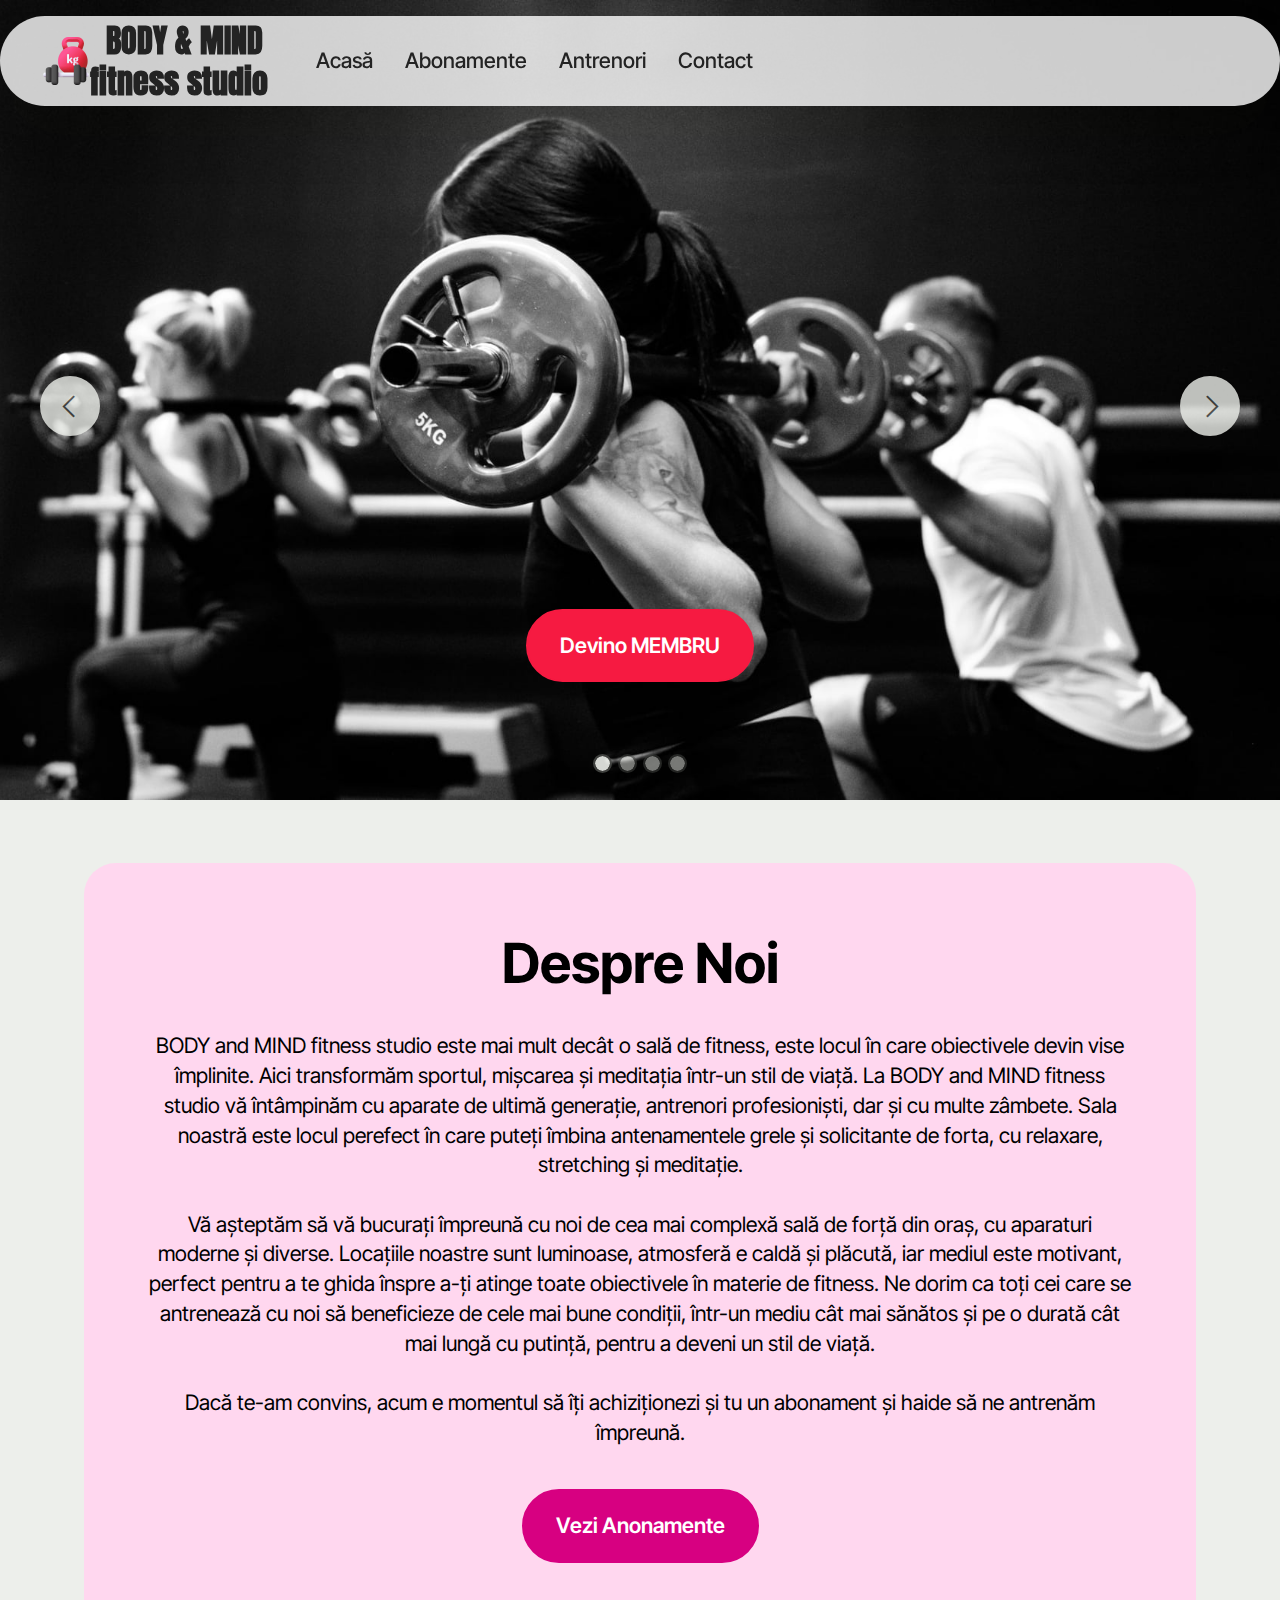
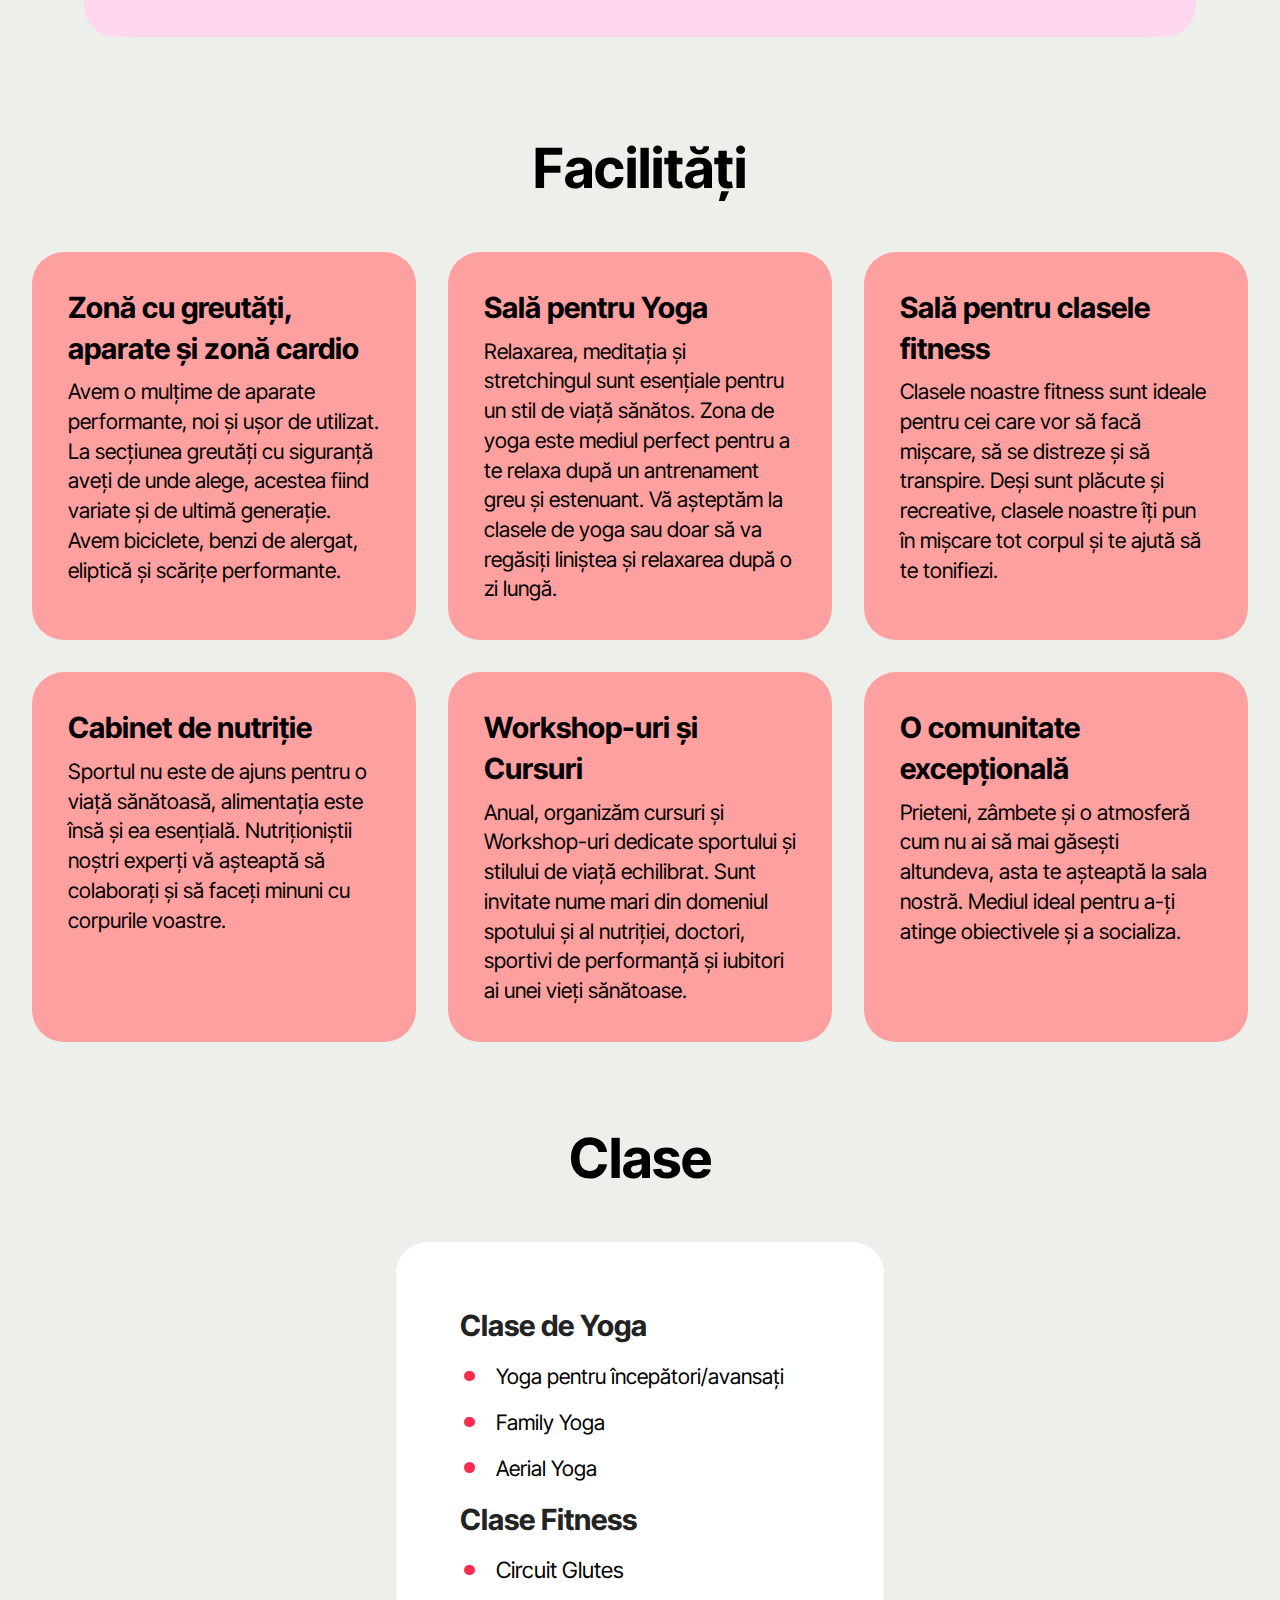
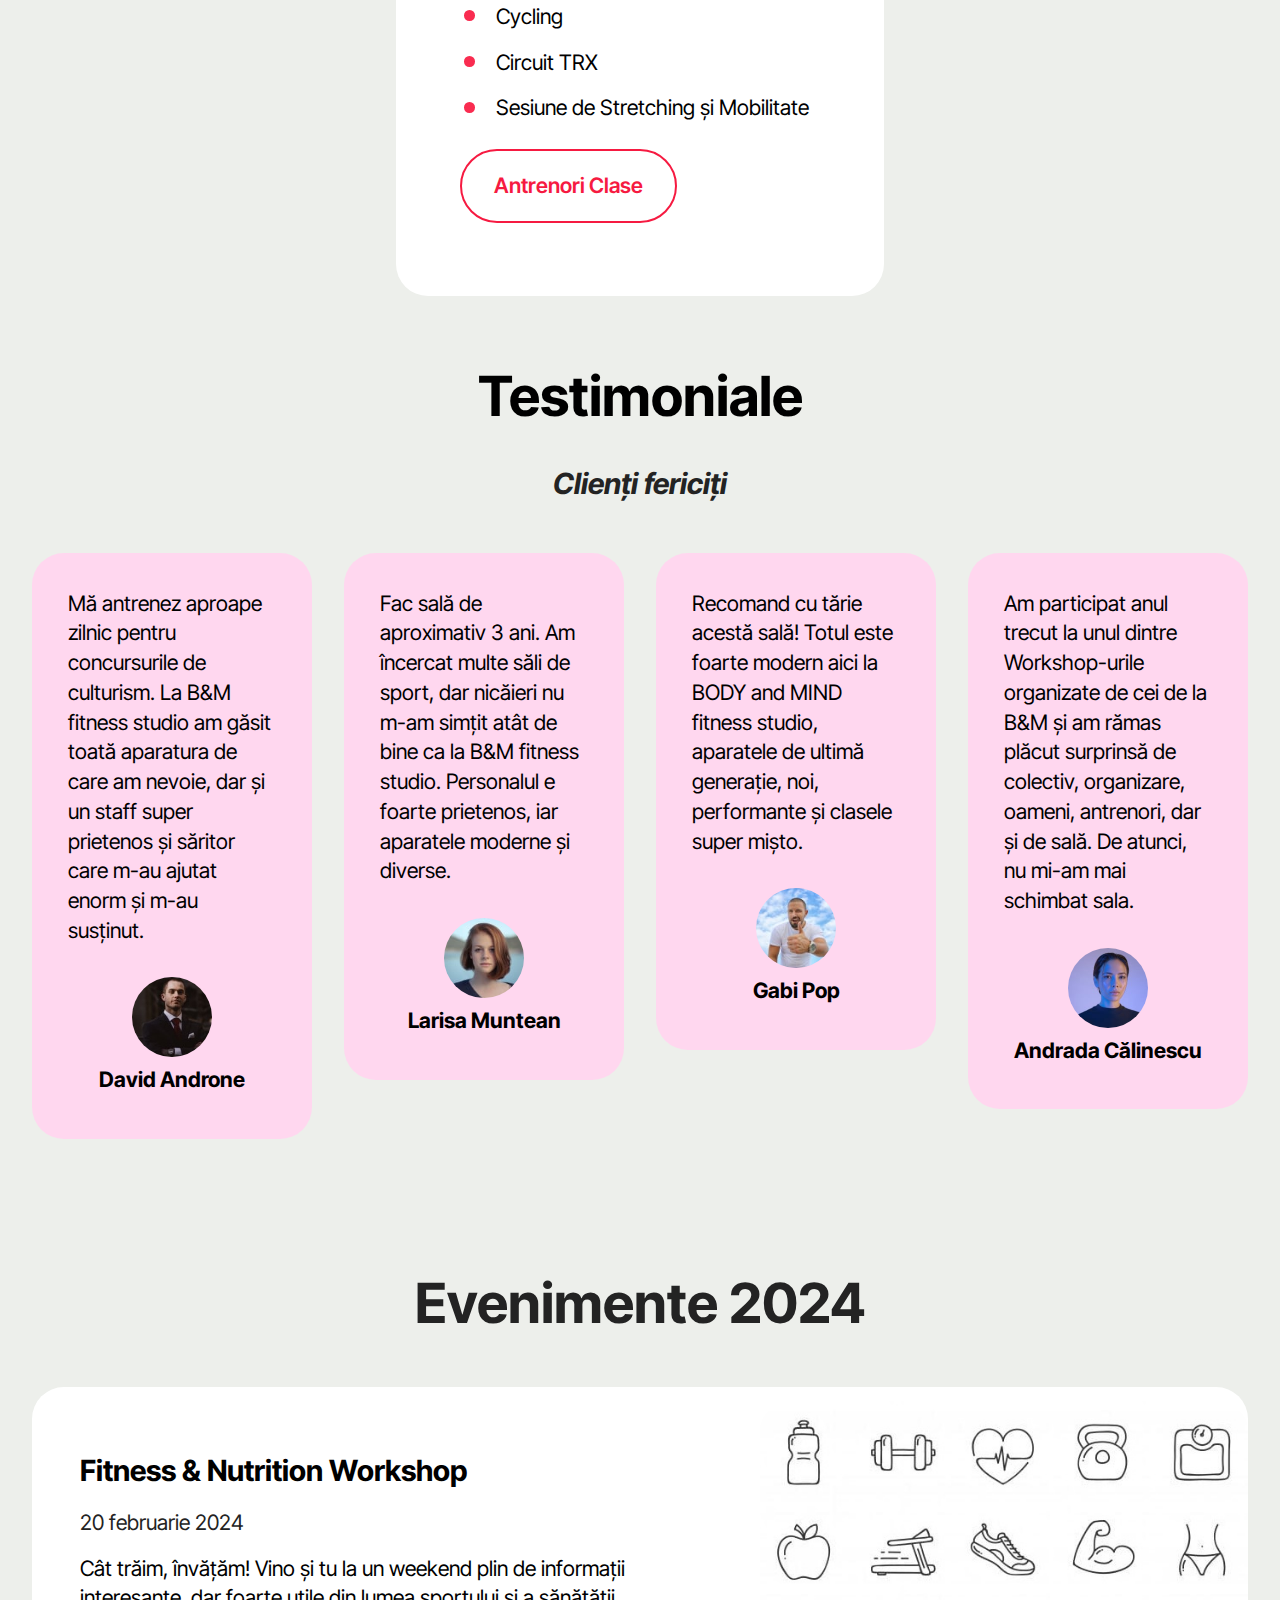
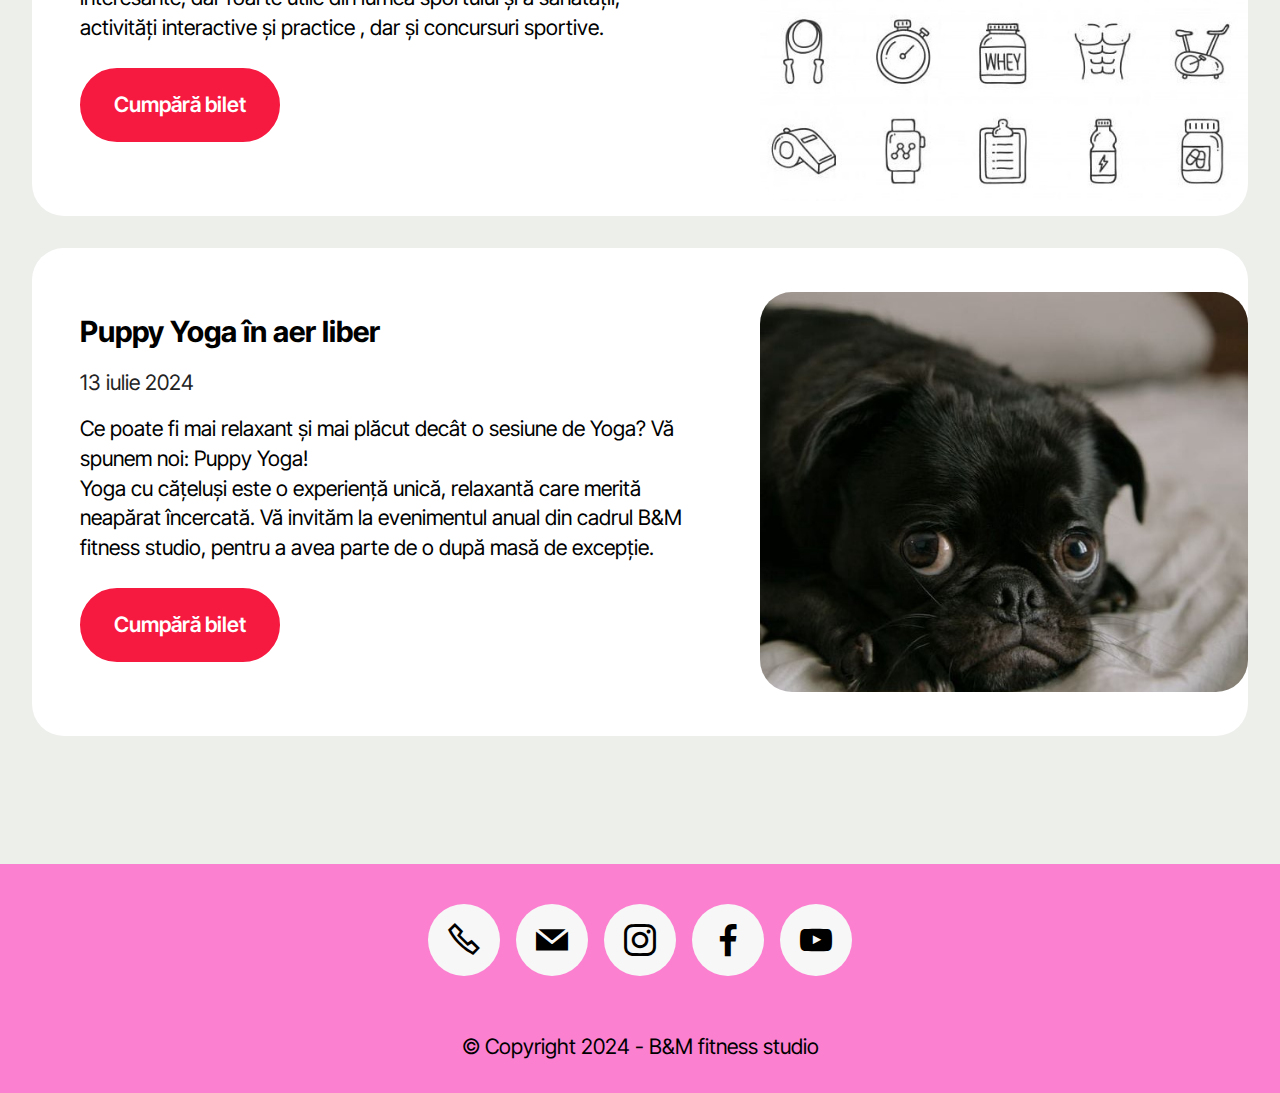
==== commit 7a936b22: "Am șters clasa de la h1" ====
--- a/index.html
+++ b/index.html
@@ -41,7 +41,7 @@
 <body>
 
   <header>
-    <section data-bs-version="5.1" class="menu menu1 cid-u1maCpgknn" once="menu" id="menu01-1">
+    <section data-bs-version="5.1" class="menu menu1 cid-u1maCpgknn" id="menu01-1">
 
 
       <nav class="navbar navbar-dropdown navbar-fixed-top navbar-expand-lg">
@@ -53,18 +53,18 @@
                   style="height: 3rem;">
               </a>
             </span>
-            <h1><span class="navbar-caption-wrap"><a class="navbar-caption text-black text-primary display-1"
-                  href="index.html">BODY &amp; MIND<br> fitness studio</a></span></h1>
+            <h1><a class="navbar-caption text-black text-primary display-1"
+                href="index.html">BODY &amp; MIND<br> fitness studio</a></h1>
           </div>
           <button class="navbar-toggler" type="button" data-toggle="collapse" data-bs-toggle="collapse"
-            data-target="#navbarSupportedContent" data-bs-target="#navbarSupportedContent"
-            aria-controls="navbarNavAltMarkup" aria-expanded="false" aria-label="Toggle navigation">
-            <div class="hamburger">
+            data-target="#navbarSupportedContent" data-bs-target="#navbarSupportedContent" aria-expanded="false"
+            aria-label="Toggle navigation">
+            <span class="hamburger">
               <span></span>
               <span></span>
               <span></span>
               <span></span>
-            </div>
+            </span>
           </button>
           <div class="collapse navbar-collapse" id="navbarSupportedContent">
             <ul class="navbar-nav nav-dropdown nav-right" data-app-modern-menu="true">
@@ -508,7 +508,7 @@
   </section>
 
   <footer>
-    <section data-bs-version="5.1" class="footer3 cid-u1pY646JAt" once="footers" id="footer03-k">
+    <section data-bs-version="5.1" class="footer3 cid-u1pY646JAt" id="footer03-k">
 
 
 
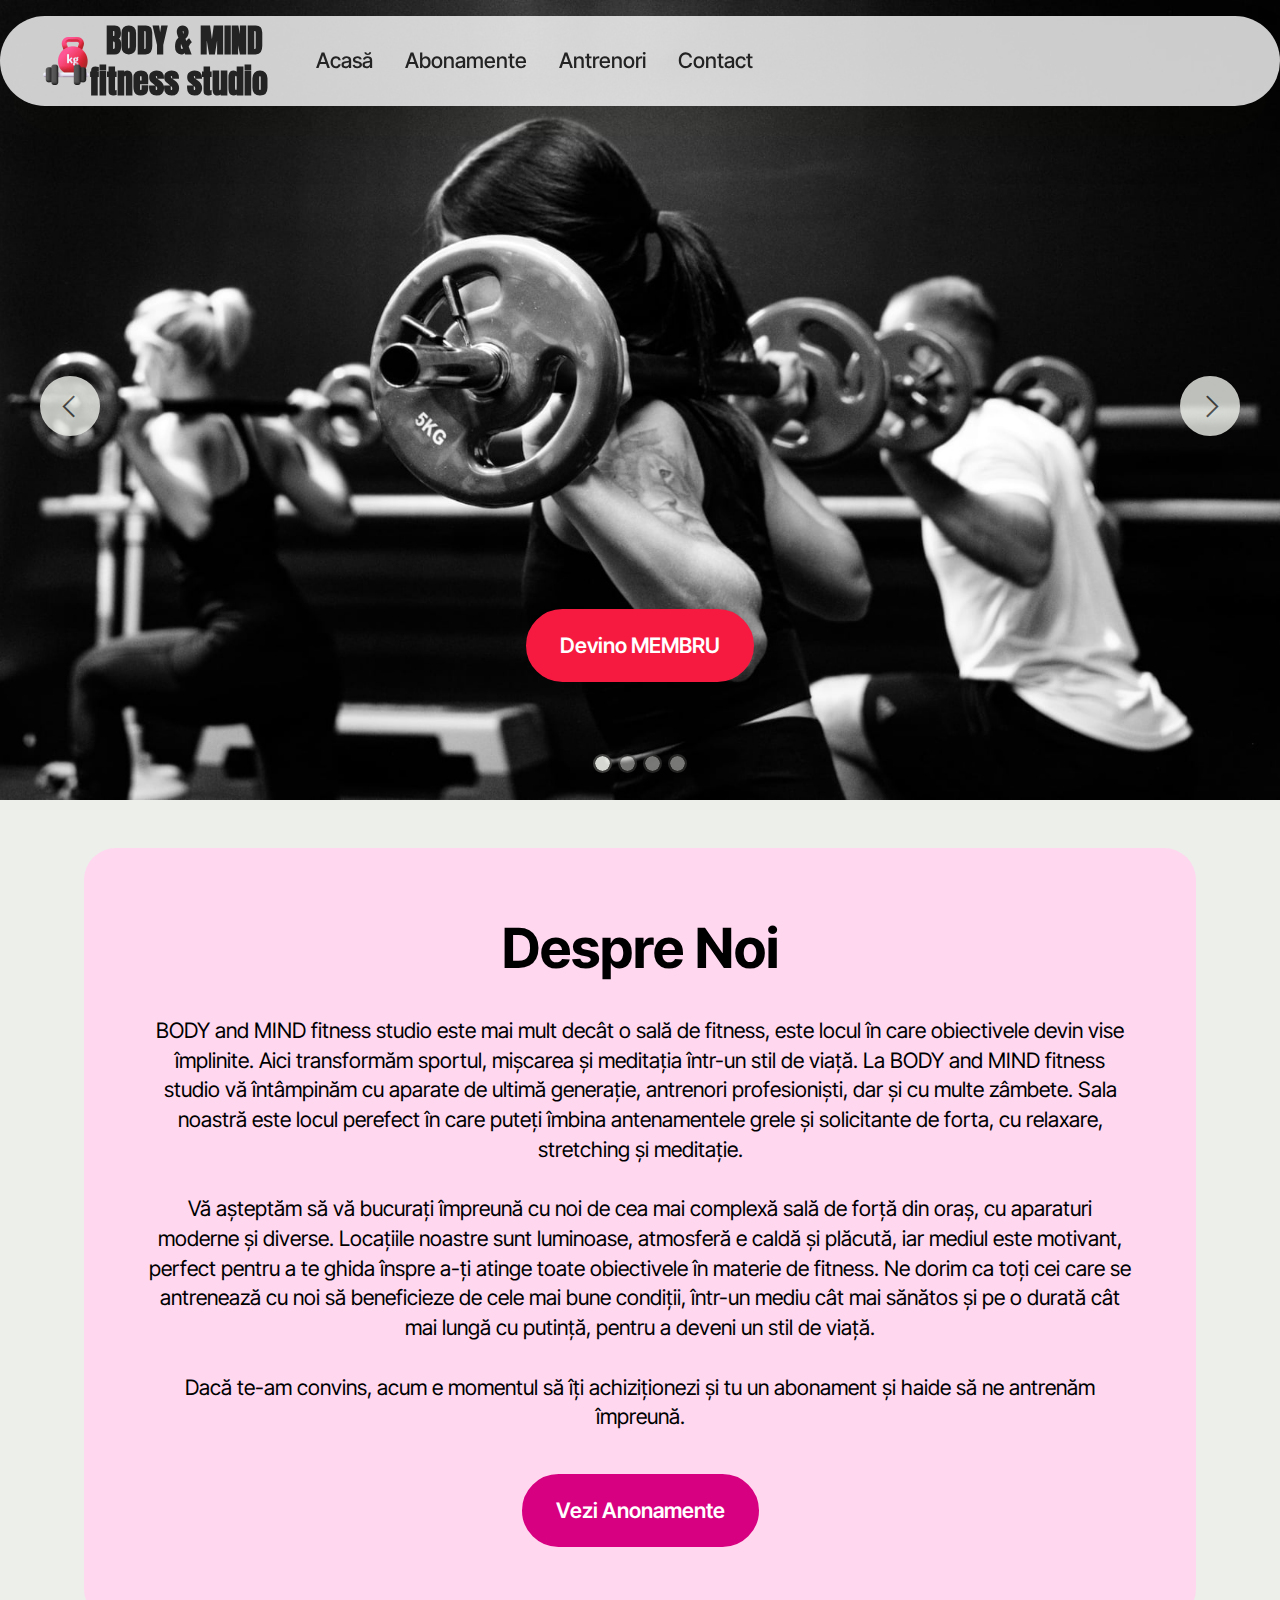
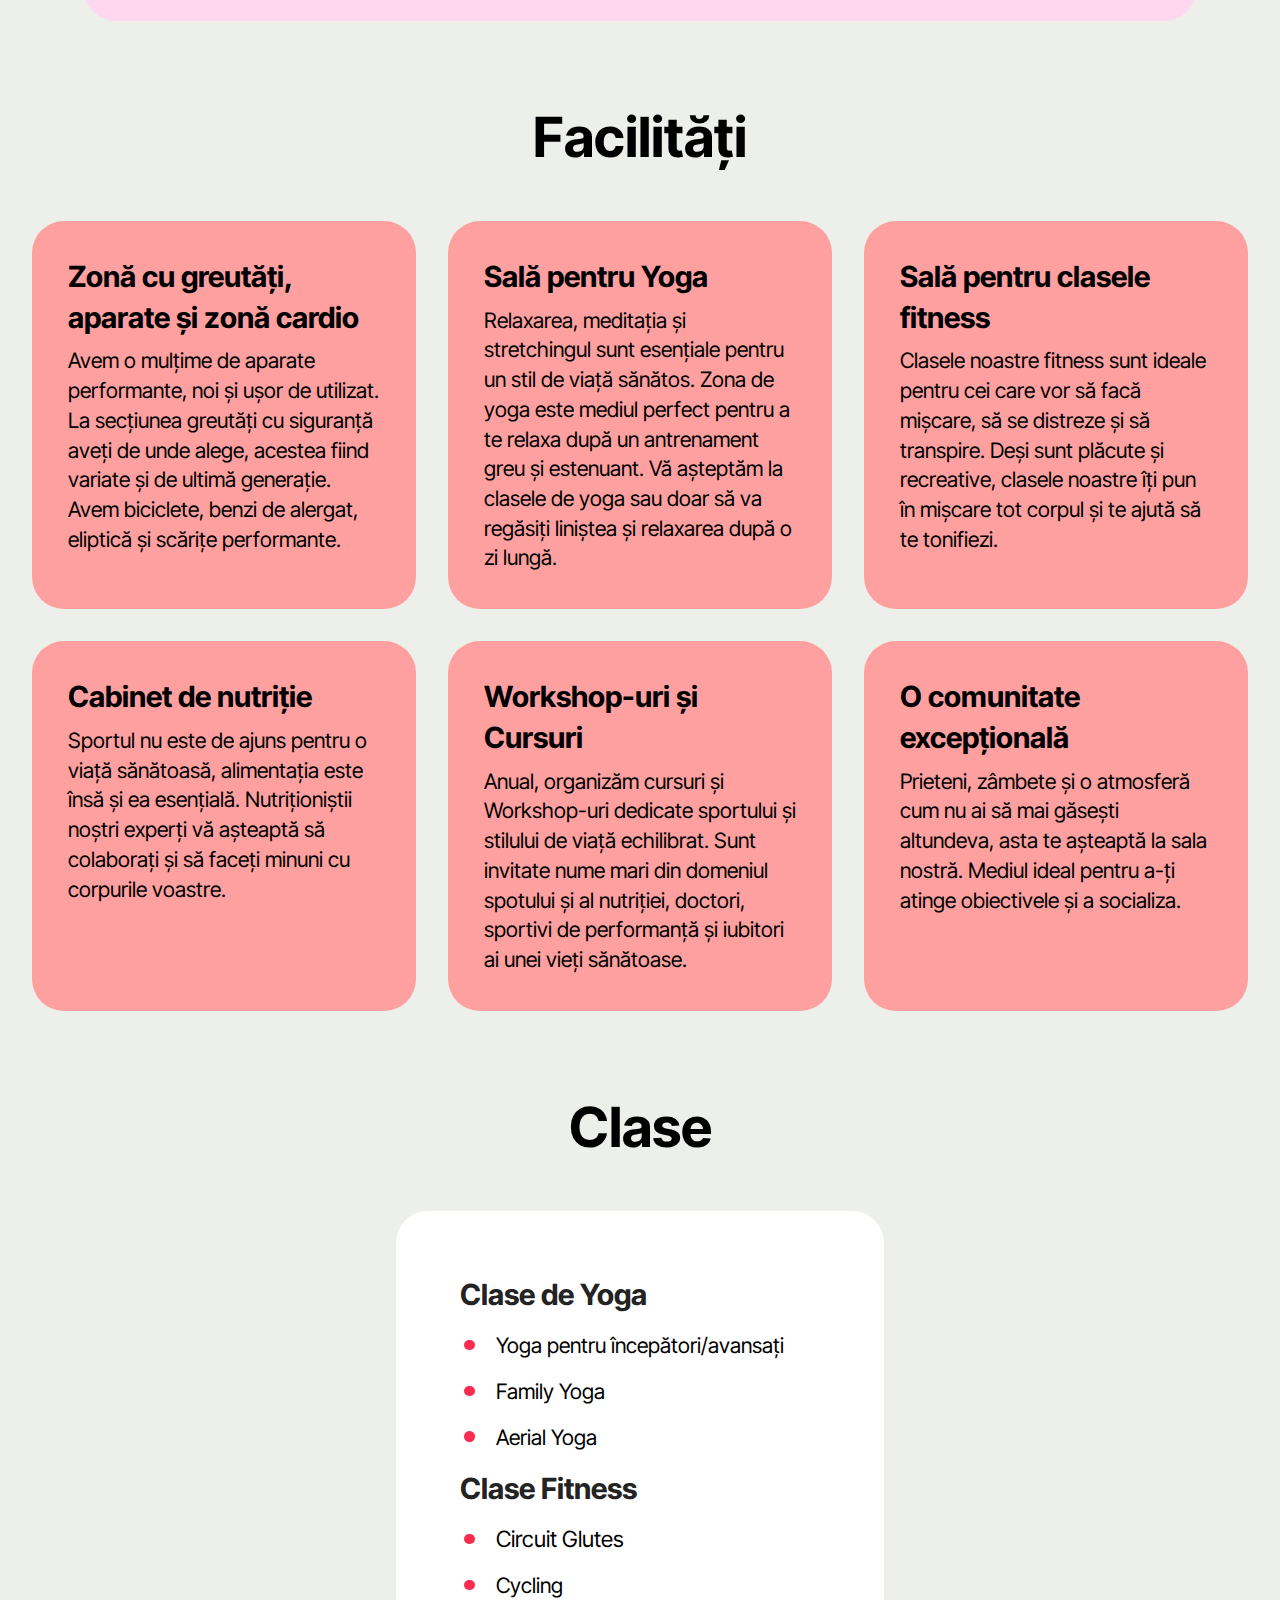
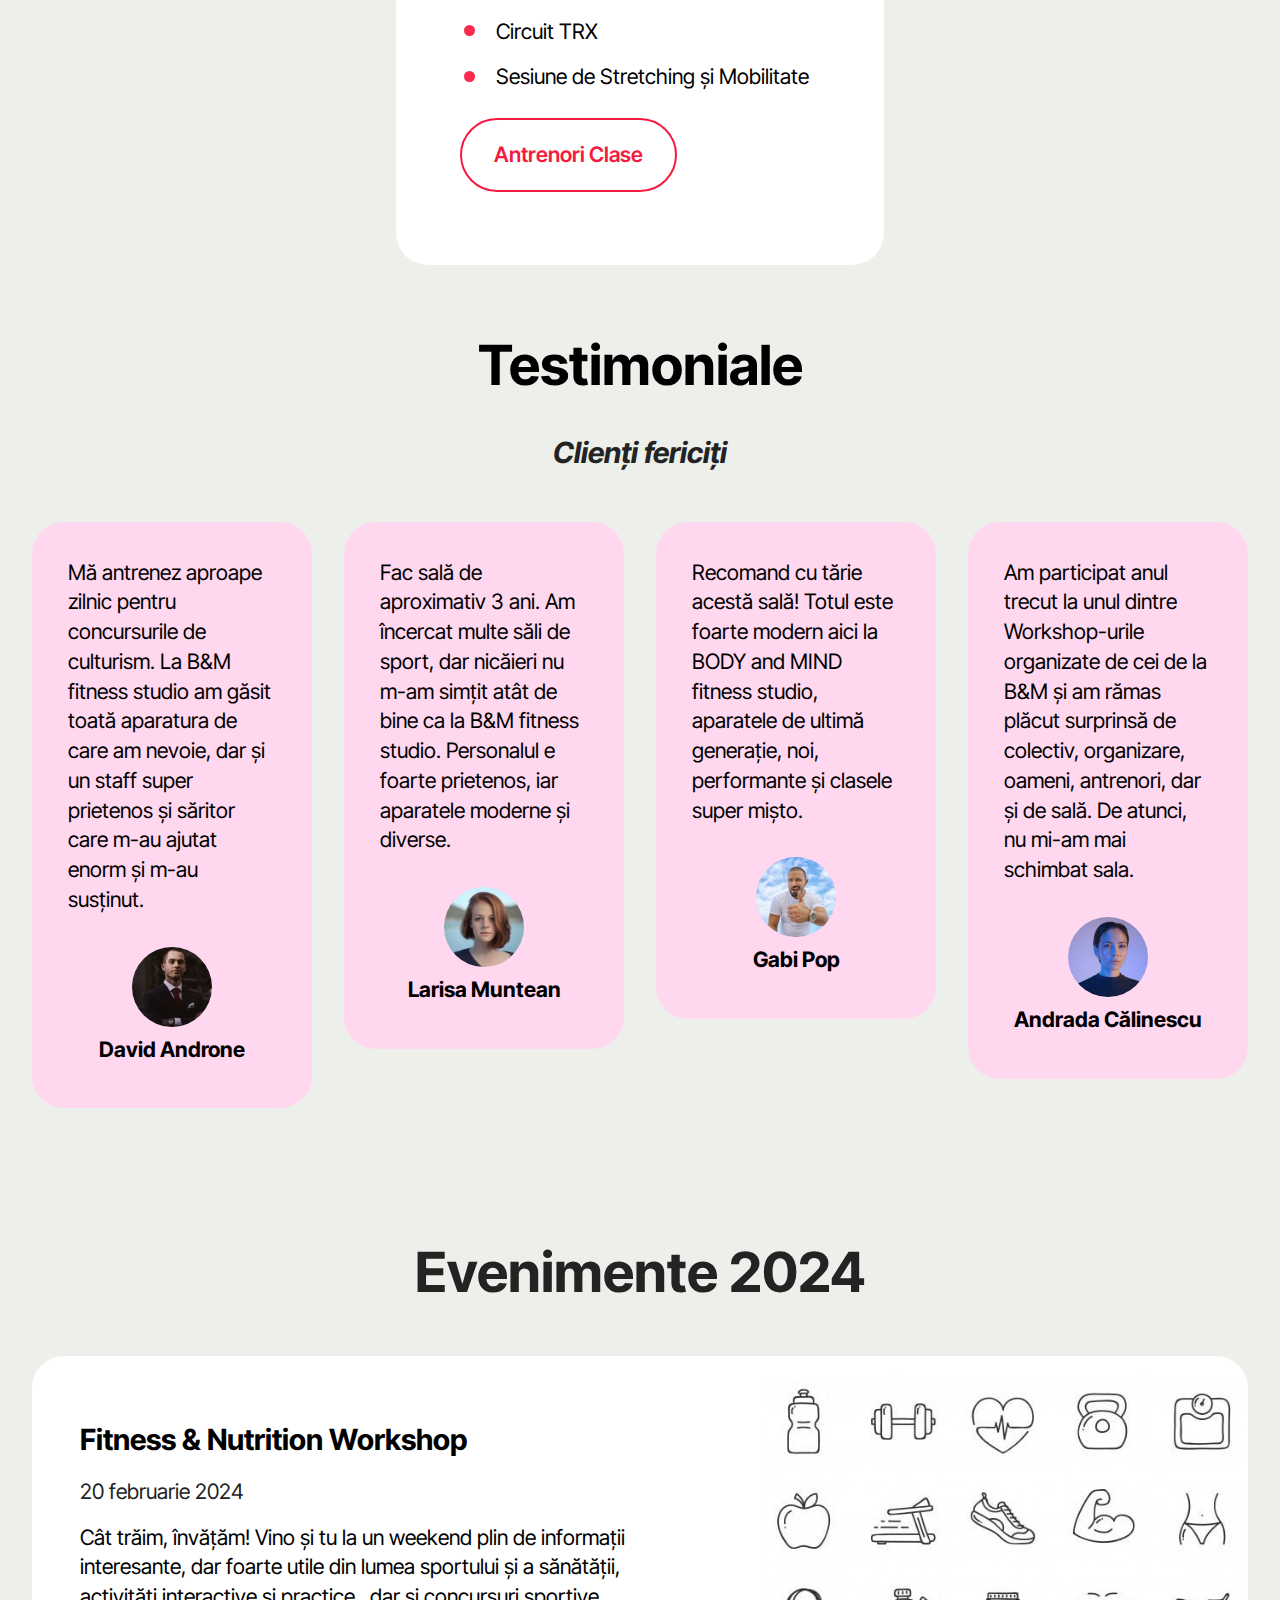
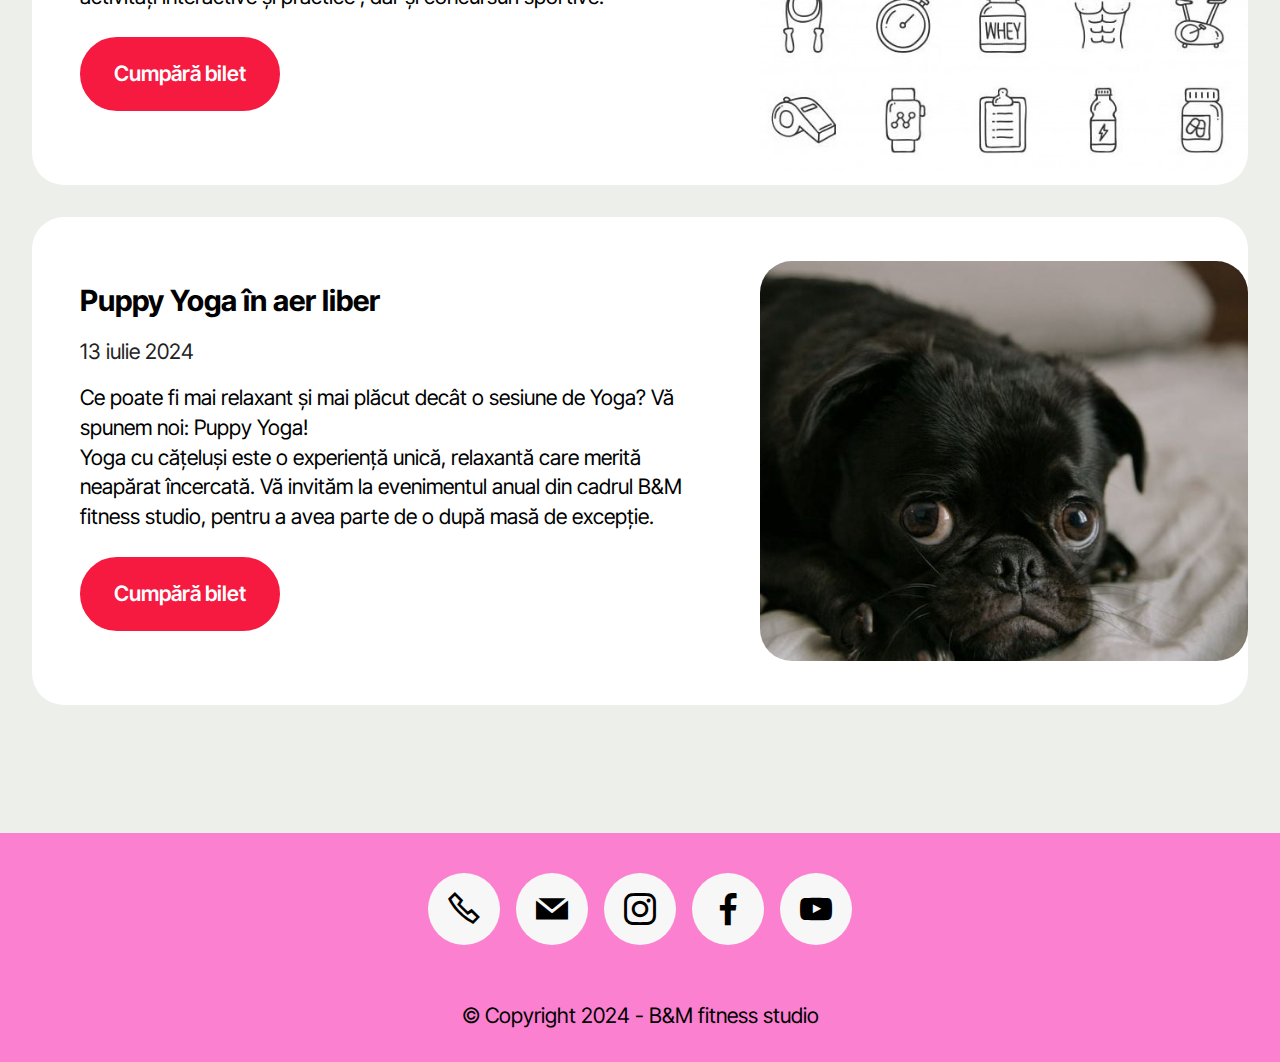
==== commit a14afae5: "Am adaugat meta pentru bootstrap" ====
--- a/index.html
+++ b/index.html
@@ -3,6 +3,7 @@
 
 <head>
 
+  <meta name="viewport" content="width=device-width, initial-scale=1">
   <meta charset="UTF-8">
   <meta name="author" content="Paula Tămaș">
   <meta name="keywords" content="fitness, clase, sală de fitness, gym">
@@ -41,7 +42,7 @@
 <body>
 
   <header>
-    <section data-bs-version="5.1" class="menu menu1 cid-u1maCpgknn" id="menu01-1">
+    <div data-bs-version="5.1" class="menu menu1 cid-u1maCpgknn" id="menu01-1">
 
 
       <nav class="navbar navbar-dropdown navbar-fixed-top navbar-expand-lg">
@@ -85,10 +86,10 @@
           </div>
         </div>
       </nav>
-    </section>
+    </div>
   </header>
 
-  <section data-bs-version="5.1" class="slider3 cid-u1mCELoYZ7" id="slider03-a">
+  <div data-bs-version="5.1" class="slider3 cid-u1mCELoYZ7" id="slider03-a">
 
     <div class="carousel slide" id="u1y9MnXl3W" data-interval="5000" data-bs-interval="5000">
       <ol class="carousel-indicators">
@@ -170,7 +171,7 @@
         <span class="sr-only visually-hidden">Next</span>
       </a>
     </div>
-  </section>
+  </div>
 
   <section data-bs-version="5.1" class="article13 cid-u1myPUijRk mbr-fullscreen" id="article13-8">
 
@@ -508,7 +509,7 @@
   </section>
 
   <footer>
-    <section data-bs-version="5.1" class="footer3 cid-u1pY646JAt" id="footer03-k">
+    <div data-bs-version="5.1" class="footer3 cid-u1pY646JAt" id="footer03-k">
 
 
 
@@ -553,7 +554,7 @@
           </div>
         </div>
       </div>
-    </section>
+    </div>
   </footer>
 
   <script src="assets/bootstrap/js/bootstrap.bundle.min.js"></script>
--- a/assets/theme/css/style.css
+++ b/assets/theme/css/style.css
@@ -387,7 +387,7 @@
   display: -ms-flex;
   display: -o-flex;
   align-items: center;
-  min-height: 100vh;
+  /*!min-height: 100vh;*/
   padding-top: 3rem;
   padding-bottom: 3rem;
 }
